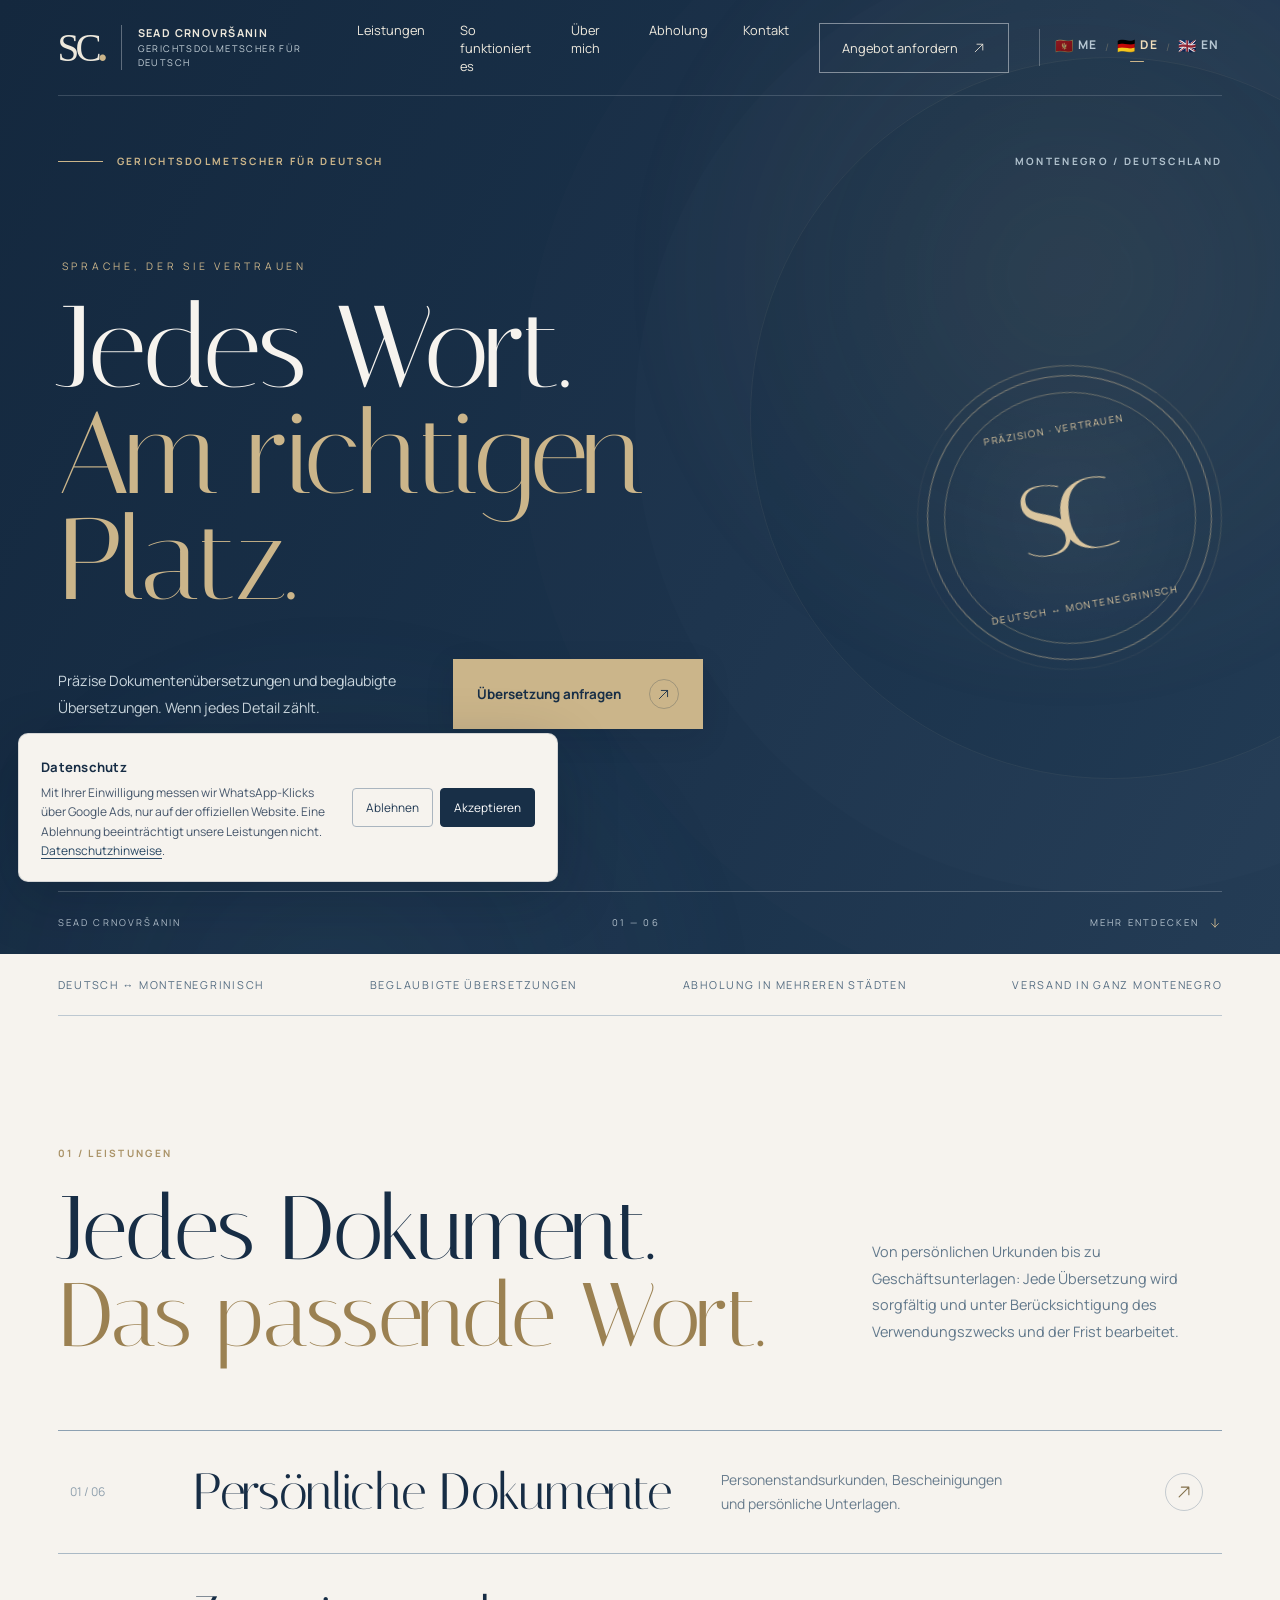
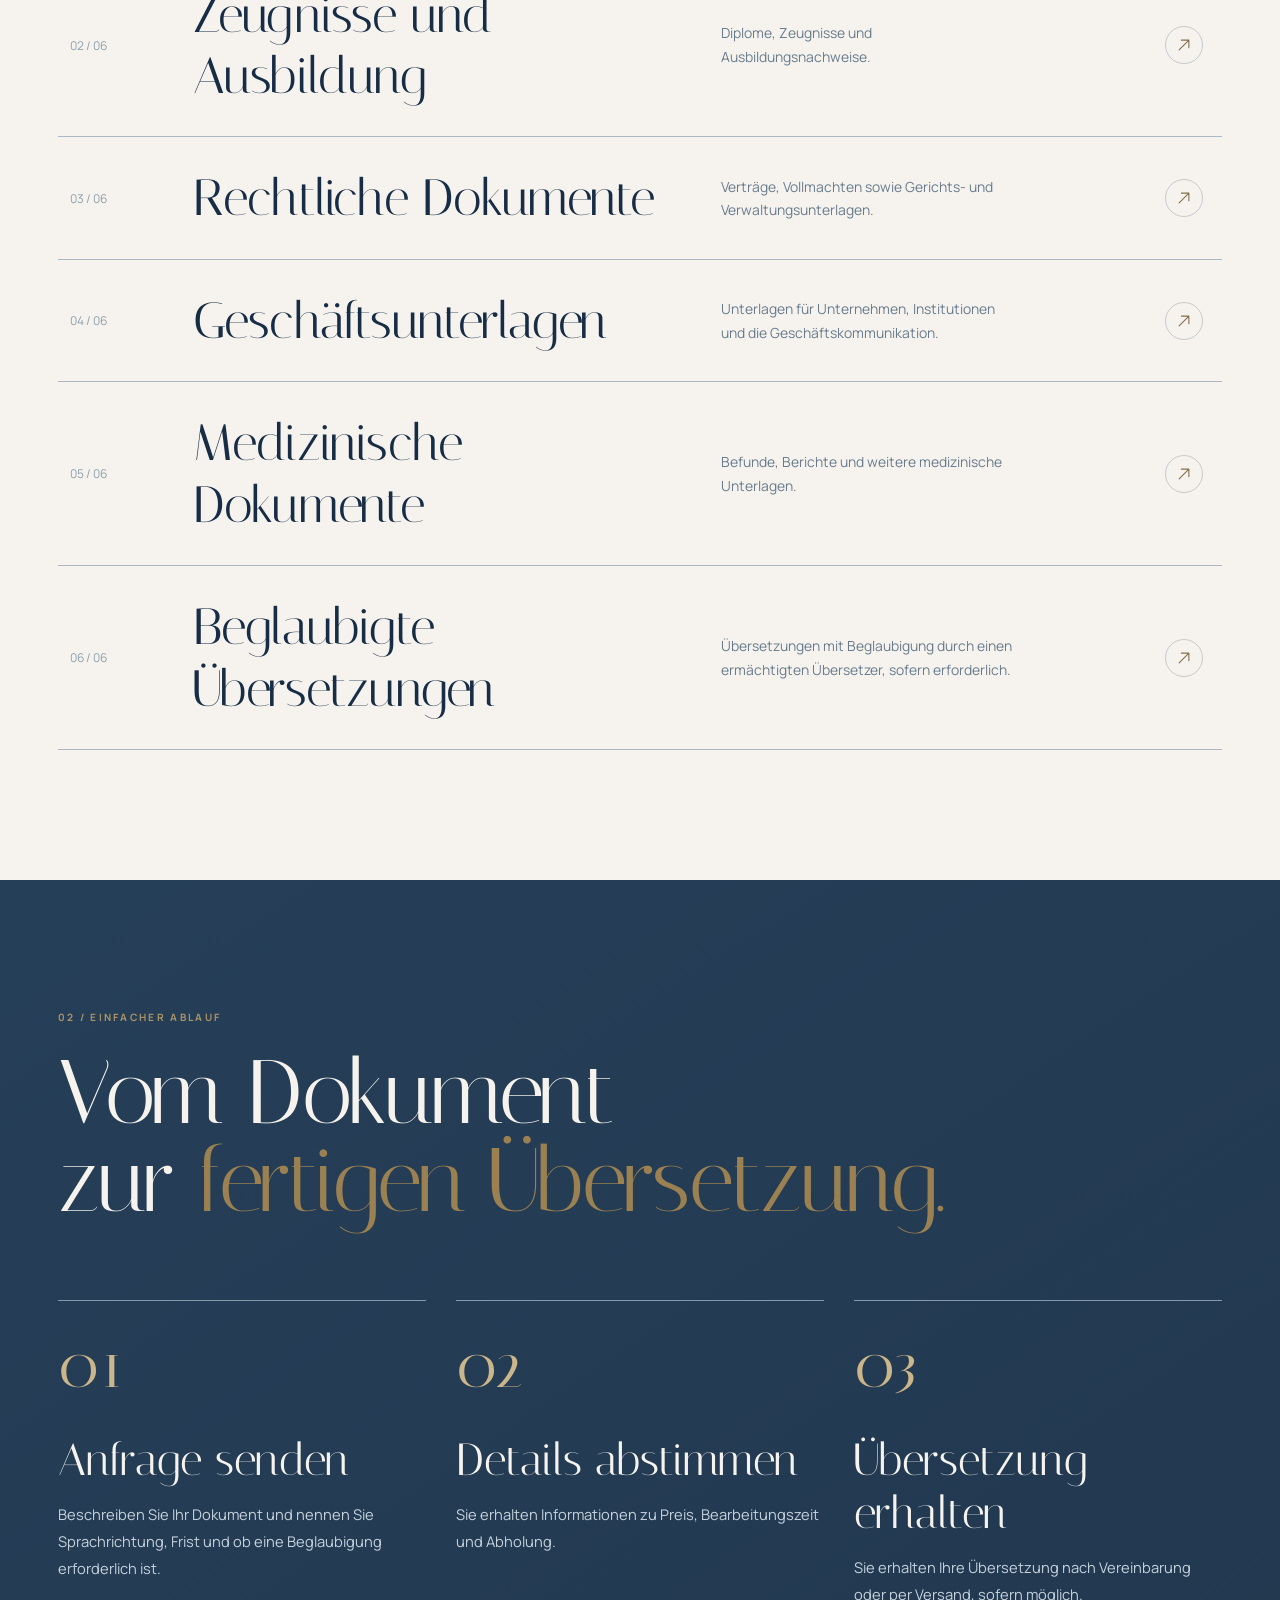
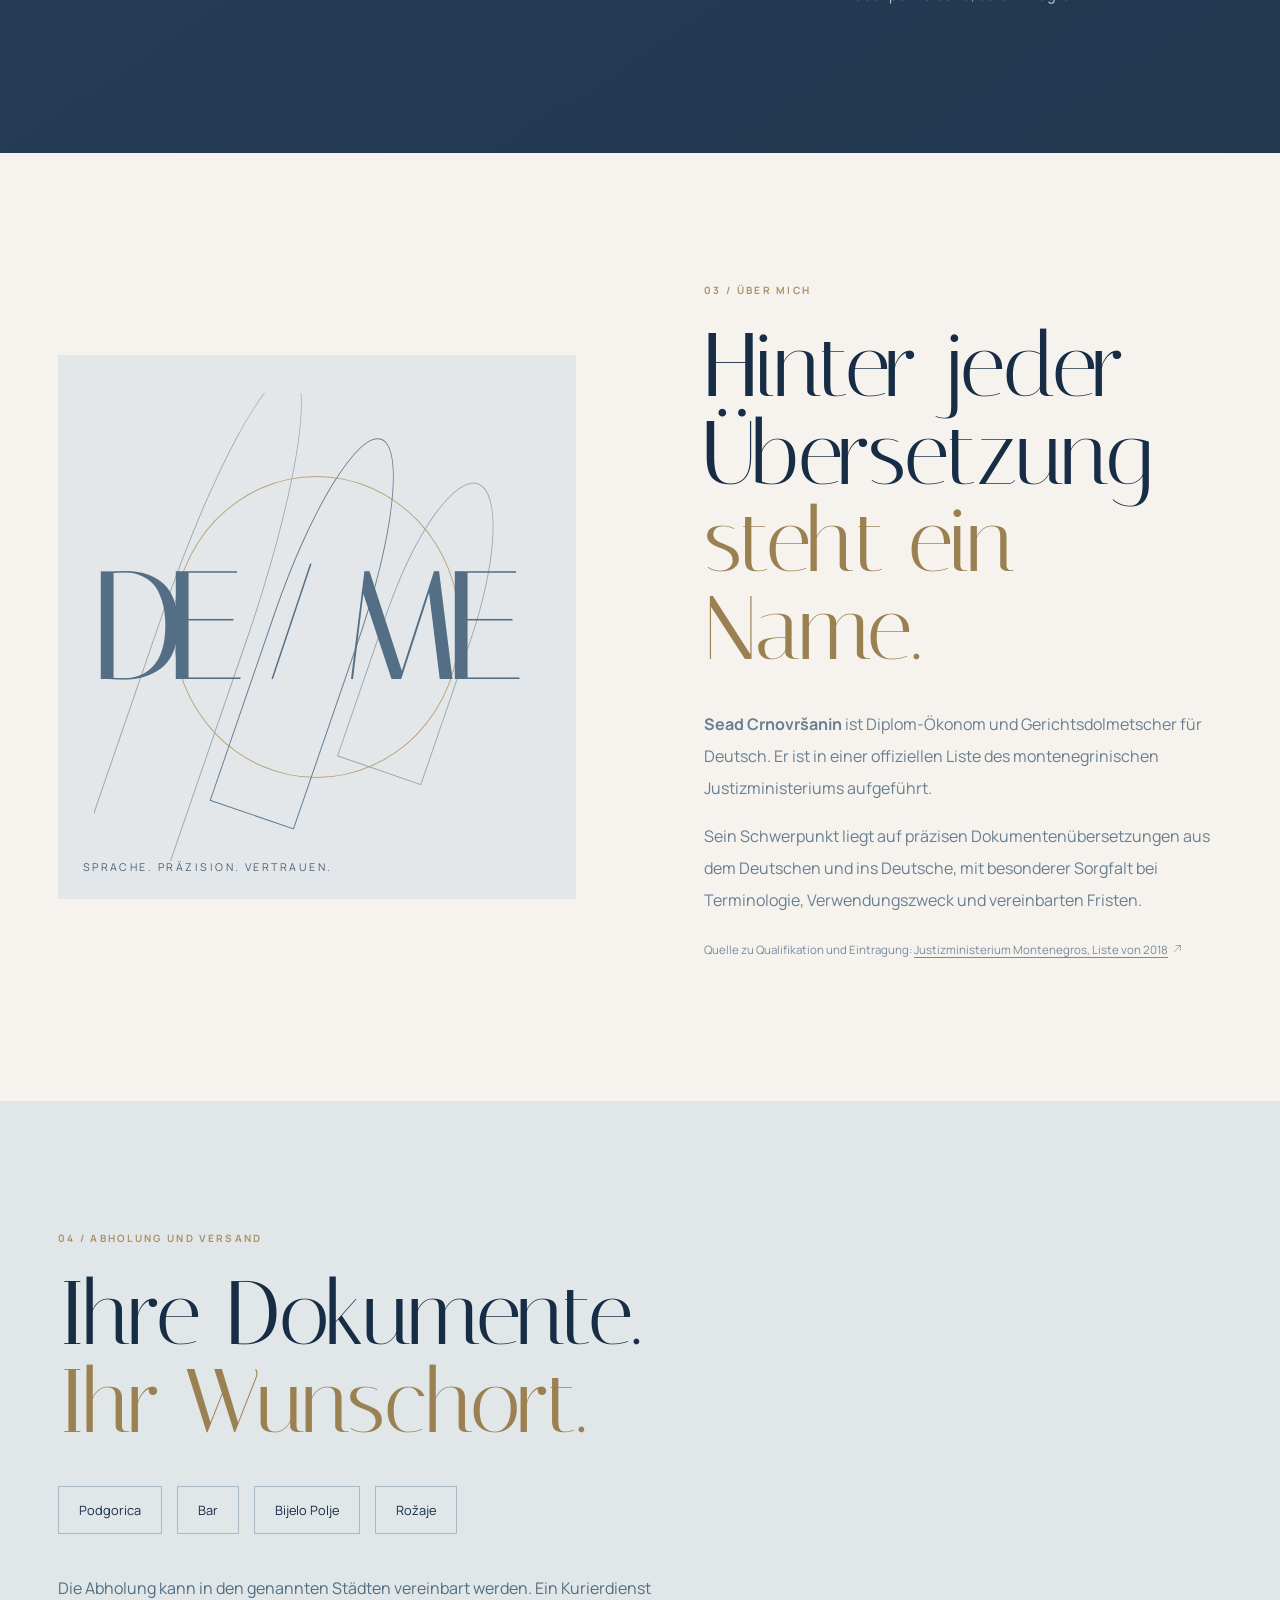
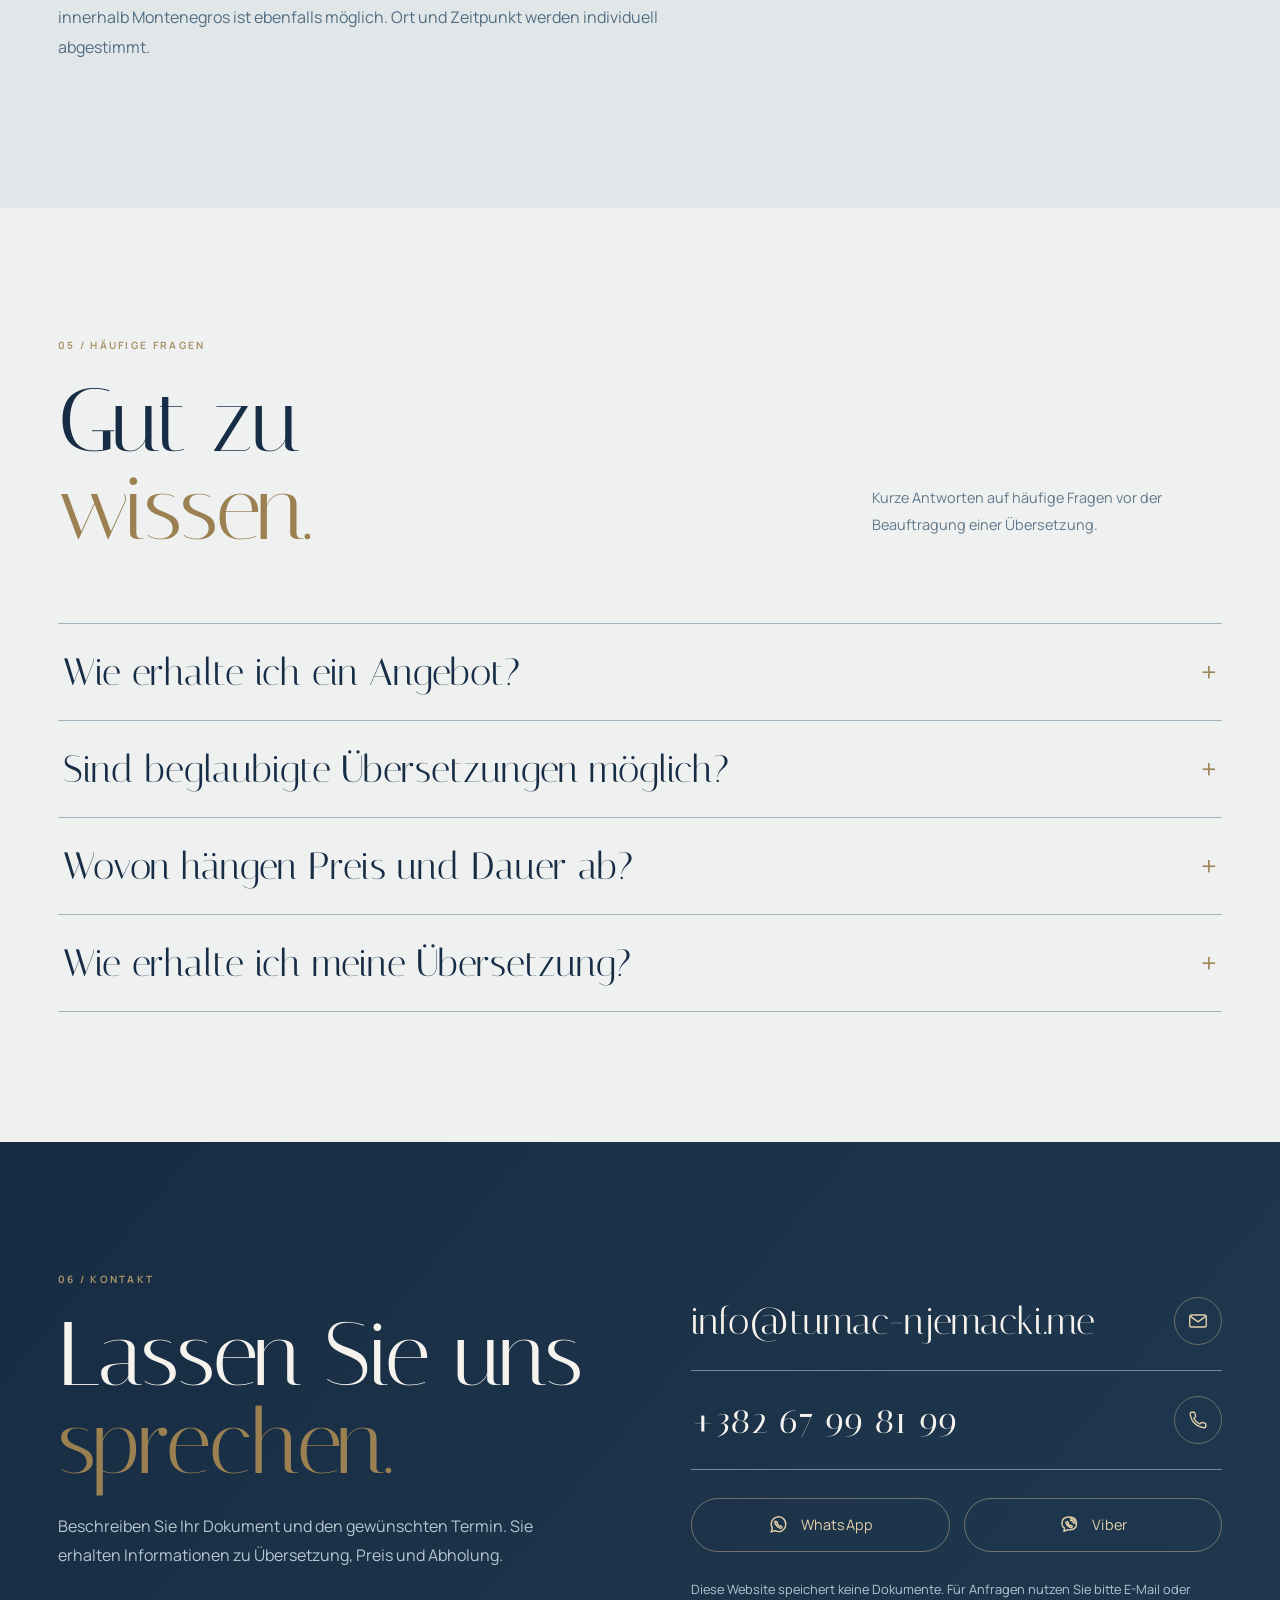
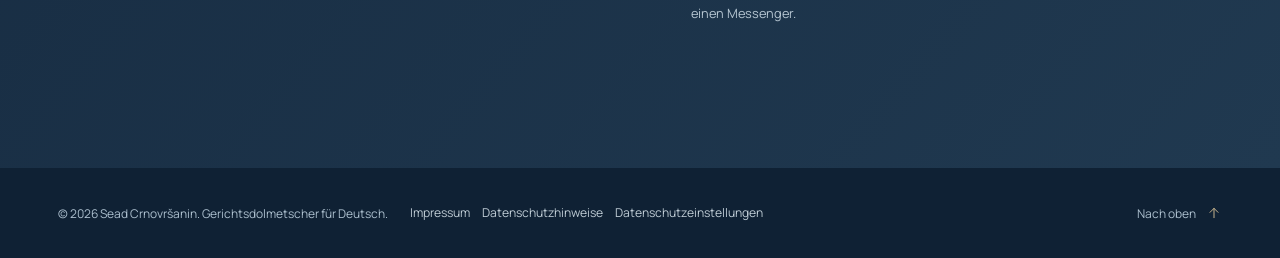
==== de/index.html @ 7a9a7f54 "V18 DE: add premium legal links and localized opt-in privacy settings" ====
<!doctype html>
<html lang="de">
<head>
<meta charset="utf-8">
<meta name="viewport" content="width=device-width,initial-scale=1">
<meta name="theme-color" content="#182f47">
<title>Beglaubigte Übersetzungen Deutsch | Sead Crnovršanin</title>
<meta name="description" content="Beglaubigte Übersetzungen Deutsch–Montenegrinisch in Montenegro. Dokumente, Urkunden und Zeugnisse. Abholung in Podgorica, Bar, Bijelo Polje und Rožaje.">
<link rel="canonical" href="https://tumac-njemacki.pages.dev/de/">
<link rel="alternate" hreflang="sr-Latn-ME" href="https://tumac-njemacki.pages.dev/me/">
<link rel="alternate" hreflang="de" href="https://tumac-njemacki.pages.dev/de/">
<link rel="alternate" hreflang="en" href="https://tumac-njemacki.pages.dev/en/">
<link rel="alternate" hreflang="x-default" href="https://tumac-njemacki.pages.dev/me/">
<meta name="robots" content="index,follow,max-image-preview:large">
<meta property="og:type" content="website">
<meta property="og:site_name" content="Sead Crnovršanin">
<meta property="og:title" content="Beglaubigte Übersetzungen Deutsch | Sead Crnovršanin">
<meta property="og:description" content="Beglaubigte Übersetzungen Deutsch–Montenegrinisch in Montenegro. Dokumente, Urkunden und Zeugnisse. Abholung in Podgorica, Bar, Bijelo Polje und Rožaje.">
<meta property="og:url" content="https://tumac-njemacki.pages.dev/de/">
<meta property="og:locale" content="de_DE">
<meta name="twitter:card" content="summary">
<link rel="icon" type="image/svg+xml" href="/favicon.svg">
<link rel="preconnect" href="https://fonts.googleapis.com">
<link rel="preconnect" href="https://fonts.gstatic.com" crossorigin>
<link href="https://fonts.googleapis.com/css2?family=DM+Sans:wght@400;500;600;700&family=Italiana&family=Manrope:wght@400;500;600;700&display=swap" rel="stylesheet">
<link rel="stylesheet" href="/assets/site.css">
<script type="application/ld+json">{"@context":"https://schema.org","@graph":[{"@type":"WebSite","@id":"https://tumac-njemacki.pages.dev/#website","url":"https://tumac-njemacki.pages.dev/","name":"Sead Crnovršanin | German Translations","inLanguage":["sr-Latn-ME","de","en"]},{"@type":"Person","@id":"https://tumac-njemacki.pages.dev/#translator","name":"Sead Crnovršanin","jobTitle":"Gerichtsdolmetscher für Deutsch","telephone":"+38267998199","email":"info@tumac-njemacki.me","url":"https://tumac-njemacki.pages.dev/de/"},{"@type":"Service","@id":"https://tumac-njemacki.pages.dev/de/#service","name":"Beglaubigte Übersetzungen Deutsch","description":"Beglaubigte Dokumentenübersetzungen aus dem Deutschen und ins Deutsche in Montenegro.","provider":{"@id":"https://tumac-njemacki.pages.dev/#translator"},"areaServed":{"@type":"Country","name":"Montenegro"},"availableLanguage":["German","Montenegrin"]},{"@type":"WebPage","@id":"https://tumac-njemacki.pages.dev/de/#webpage","url":"https://tumac-njemacki.pages.dev/de/","name":"Beglaubigte Übersetzungen Deutsch | Sead Crnovršanin","description":"Beglaubigte Übersetzungen Deutsch–Montenegrinisch in Montenegro. Dokumente, Urkunden und Zeugnisse. Abholung in Podgorica, Bar, Bijelo Polje und Rožaje.","inLanguage":"de","isPartOf":{"@id":"https://tumac-njemacki.pages.dev/#website"},"about":{"@id":"https://tumac-njemacki.pages.dev/de/#service"}}]}</script>
</head>
<body>
<a class="skip-link" href="#main">Preskoči na sadržaj</a>
<header><a class="identity" href="#top"><span class="monogram">SC<b>.</b></span><span class="identity-txt">SEAD CRNOVRŠANIN<small>GERICHTSDOLMETSCHER FÜR DEUTSCH</small></span></a><button class="mobile-toggle" type="button" aria-label="Menü öffnen" aria-controls="nav" aria-expanded="false"><span class="menu-lines" aria-hidden="true"><i></i><i></i></span></button><nav id="nav" class="site-nav"><a href="#usluge">Leistungen</a><a href="#proces">So funktioniert es</a><a href="#standard">Über mich</a><a href="#dostava">Abholung</a><a href="#kontakt">Kontakt</a></nav><a class="nav-cta" href="#kontakt"><span>Angebot anfordern</span><svg class="ui-arrow nav-cta-icon" viewBox="0 0 24 24" fill="none" stroke="currentColor" stroke-width="1.45" stroke-linecap="round" stroke-linejoin="round" aria-hidden="true" focusable="false"><path d="M5.5 18.5 18.5 5.5M8.5 5.5h10v10"/></svg></a><nav class="lang-switch" aria-label="Sprache wählen"><a href="/me/" hreflang="sr-Latn-ME" lang="sr-Latn-ME" ><span class="lang-flag" aria-hidden="true">🇲🇪</span> ME</a><span aria-hidden="true">/</span><a href="/de/" hreflang="de" lang="de" aria-current="page"><span class="lang-flag" aria-hidden="true">🇩🇪</span> DE</a><span aria-hidden="true">/</span><a href="/en/" hreflang="en" lang="en" ><span class="lang-flag" aria-hidden="true">🇬🇧</span> EN</a></nav></header>
<main id="main"><span id="top"></span>
<section class="hero"><div class="wrap hero-content"><div class="hero-meta"><span class="eyebrow hero-label">GERICHTSDOLMETSCHER FÜR DEUTSCH</span><span class="eyebrow meta-location">MONTENEGRO / DEUTSCHLAND</span></div><div class="hero-stage"><div class="hero-main"><div class="hero-kicker">SPRACHE, DER SIE VERTRAUEN</div><h1 class="hero-display"><span class="hero-title-line">Jedes Wort.</span><span class="hero-title-line hero-title-accent"><em>Am richtigen Platz.</em></span></h1><div class="hero-bottom"><p>Präzise Dokumentenübersetzungen und beglaubigte Übersetzungen. Wenn jedes Detail zählt.</p><a class="button" href="#kontakt"><span>Übersetzung anfragen</span><span class="button-icon"><svg class="ui-arrow " viewBox="0 0 24 24" fill="none" stroke="currentColor" stroke-width="1.45" stroke-linecap="round" stroke-linejoin="round" aria-hidden="true" focusable="false"><path d="M5.5 18.5 18.5 5.5M8.5 5.5h10v10"/></svg></span></a></div></div><div class="hero-seal" aria-hidden="true"><div class="seal-inner"><span class="seal-top">PRÄZISION · VERTRAUEN</span><strong>SC</strong><span class="seal-bottom">DEUTSCH ↔ MONTENEGRINISCH</span></div></div></div><div class="hero-foot"><span>SEAD CRNOVRŠANIN</span><span>01 — 06</span><span class="scroll-cue"><span>MEHR ENTDECKEN</span><svg class="ui-arrow scroll-icon" viewBox="0 0 24 24" fill="none" stroke="currentColor" stroke-width="1.45" stroke-linecap="round" stroke-linejoin="round" aria-hidden="true" focusable="false"><path d="M12 5v14m-6-6 6 6 6-6"/></svg></span></div></div></section>
<div class="wrap microstrip"><span>Deutsch ↔ Montenegrinisch</span><span>Beglaubigte Übersetzungen</span><span>Abholung in mehreren Städten</span><span>Versand in ganz Montenegro</span></div>
<section class="section" id="usluge"><div class="wrap"><div class="section-heading reveal"><div><div class="eyebrow gold">01 / Leistungen</div><h2 class="section-title">Jedes Dokument.<br><em>Das passende Wort.</em></h2></div><p class="section-intro">Von persönlichen Urkunden bis zu Geschäftsunterlagen: Jede Übersetzung wird sorgfältig und unter Berücksichtigung des Verwendungszwecks und der Frist bearbeitet.</p></div><div class="services editorial-services"><a class="service service-row reveal" href="#kontakt"><span class="service-num">01 / 06</span><h3>Persönliche Dokumente</h3><p>Personenstandsurkunden, Bescheinigungen und persönliche Unterlagen.</p><span class="service-end" aria-hidden="true"><svg class="ui-arrow service-arrow" viewBox="0 0 24 24" fill="none" stroke="currentColor" stroke-width="1.45" stroke-linecap="round" stroke-linejoin="round" aria-hidden="true" focusable="false"><path d="M5.5 18.5 18.5 5.5M8.5 5.5h10v10"/></svg></span></a><a class="service service-row reveal" href="#kontakt"><span class="service-num">02 / 06</span><h3>Zeugnisse und Ausbildung</h3><p>Diplome, Zeugnisse und Ausbildungsnachweise.</p><span class="service-end" aria-hidden="true"><svg class="ui-arrow service-arrow" viewBox="0 0 24 24" fill="none" stroke="currentColor" stroke-width="1.45" stroke-linecap="round" stroke-linejoin="round" aria-hidden="true" focusable="false"><path d="M5.5 18.5 18.5 5.5M8.5 5.5h10v10"/></svg></span></a><a class="service service-row reveal" href="#kontakt"><span class="service-num">03 / 06</span><h3>Rechtliche Dokumente</h3><p>Verträge, Vollmachten sowie Gerichts- und Verwaltungsunterlagen.</p><span class="service-end" aria-hidden="true"><svg class="ui-arrow service-arrow" viewBox="0 0 24 24" fill="none" stroke="currentColor" stroke-width="1.45" stroke-linecap="round" stroke-linejoin="round" aria-hidden="true" focusable="false"><path d="M5.5 18.5 18.5 5.5M8.5 5.5h10v10"/></svg></span></a><a class="service service-row reveal" href="#kontakt"><span class="service-num">04 / 06</span><h3>Geschäftsunterlagen</h3><p>Unterlagen für Unternehmen, Institutionen und die Geschäftskommunikation.</p><span class="service-end" aria-hidden="true"><svg class="ui-arrow service-arrow" viewBox="0 0 24 24" fill="none" stroke="currentColor" stroke-width="1.45" stroke-linecap="round" stroke-linejoin="round" aria-hidden="true" focusable="false"><path d="M5.5 18.5 18.5 5.5M8.5 5.5h10v10"/></svg></span></a><a class="service service-row reveal" href="#kontakt"><span class="service-num">05 / 06</span><h3>Medizinische Dokumente</h3><p>Befunde, Berichte und weitere medizinische Unterlagen.</p><span class="service-end" aria-hidden="true"><svg class="ui-arrow service-arrow" viewBox="0 0 24 24" fill="none" stroke="currentColor" stroke-width="1.45" stroke-linecap="round" stroke-linejoin="round" aria-hidden="true" focusable="false"><path d="M5.5 18.5 18.5 5.5M8.5 5.5h10v10"/></svg></span></a><a class="service service-row reveal" href="#kontakt"><span class="service-num">06 / 06</span><h3>Beglaubigte Übersetzungen</h3><p>Übersetzungen mit Beglaubigung durch einen ermächtigten Übersetzer, sofern erforderlich.</p><span class="service-end" aria-hidden="true"><svg class="ui-arrow service-arrow" viewBox="0 0 24 24" fill="none" stroke="currentColor" stroke-width="1.45" stroke-linecap="round" stroke-linejoin="round" aria-hidden="true" focusable="false"><path d="M5.5 18.5 18.5 5.5M8.5 5.5h10v10"/></svg></span></a></div></div></section>
<section class="section dark-section" id="proces"><div class="wrap"><div class="eyebrow gold">02 / Einfacher Ablauf</div><h2 class="section-title reveal">Vom Dokument<br>zur <em>fertigen Übersetzung.</em></h2><div class="steps"><div class="step reveal"><b>01</b><h3>Anfrage senden</h3><p>Beschreiben Sie Ihr Dokument und nennen Sie Sprachrichtung, Frist und ob eine Beglaubigung erforderlich ist.</p></div><div class="step reveal"><b>02</b><h3>Details abstimmen</h3><p>Sie erhalten Informationen zu Preis, Bearbeitungszeit und Abholung.</p></div><div class="step reveal"><b>03</b><h3>Übersetzung erhalten</h3><p>Sie erhalten Ihre Übersetzung nach Vereinbarung oder per Versand, sofern möglich.</p></div></div></div></section>
<section class="section" id="standard"><div class="wrap bio-grid"><div class="bio-art reveal"><div class="bio-architecture" aria-hidden="true"><i></i><i></i><i></i></div><div class="bio-inscription">DE / ME</div><span>SPRACHE. PRÄZISION. VERTRAUEN.</span></div><div class="bio-copy reveal"><div class="eyebrow gold">03 / Über mich</div><h2 class="section-title">Hinter jeder Übersetzung<br><em>steht ein Name.</em></h2><p><strong>Sead Crnovršanin</strong> ist Diplom-Ökonom und Gerichtsdolmetscher für Deutsch. Er ist in einer offiziellen Liste des montenegrinischen Justizministeriums aufgeführt.</p><p>Sein Schwerpunkt liegt auf präzisen Dokumentenübersetzungen aus dem Deutschen und ins Deutsche, mit besonderer Sorgfalt bei Terminologie, Verwendungszweck und vereinbarten Fristen.</p><p class="source-note">Quelle zu Qualifikation und Eintragung: <a href="https://www.gov.me/en/article/190720--spisak-sudskih-tumaca-azuriran-19-9-2018" target="_blank" rel="noopener noreferrer">Justizministerium Montenegros, Liste von 2018</a><svg class="ui-arrow source-icon" viewBox="0 0 24 24" fill="none" stroke="currentColor" stroke-width="1.45" stroke-linecap="round" stroke-linejoin="round" aria-hidden="true" focusable="false"><path d="M5.5 18.5 18.5 5.5M8.5 5.5h10v10"/></svg></p></div></div></section>
<section class="section delivery" id="dostava"><div class="wrap"><div class="eyebrow gold">04 / Abholung und Versand</div><h2 class="section-title reveal">Ihre Dokumente.<br><em>Ihr Wunschort.</em></h2><div class="cities reveal"><span>Podgorica</span><span>Bar</span><span>Bijelo Polje</span><span>Rožaje</span></div><p class="reveal">Die Abholung kann in den genannten Städten vereinbart werden. Ein Kurierdienst innerhalb Montenegros ist ebenfalls möglich. Ort und Zeitpunkt werden individuell abgestimmt.</p></div></section>
<section class="section faq-section" id="pitanja"><div class="wrap"><div class="section-heading reveal"><div><div class="eyebrow gold">05 / Häufige Fragen</div><h2 class="section-title">Gut zu<br><em>wissen.</em></h2></div><p class="section-intro">Kurze Antworten auf häufige Fragen vor der Beauftragung einer Übersetzung.</p></div><div class="faq-list"><details class="faq-item reveal"><summary>Wie erhalte ich ein Angebot? <span aria-hidden="true">+</span></summary><p>Kontaktieren Sie uns per E-Mail oder Telefon und teilen Sie uns Dokumentenart, Sprachrichtung und gewünschte Frist mit. Senden Sie sensible Unterlagen nur, wenn dies erforderlich ist.</p></details><details class="faq-item reveal"><summary>Sind beglaubigte Übersetzungen möglich? <span aria-hidden="true">+</span></summary><p>Wenn Sie eine beglaubigte Übersetzung benötigen, geben Sie dies bei Ihrer Anfrage an, damit die Anforderungen geklärt werden können.</p></details><details class="faq-item reveal"><summary>Wovon hängen Preis und Dauer ab? <span aria-hidden="true">+</span></summary><p>Von Art, Umfang und Schwierigkeit des Dokuments sowie Beglaubigung und gewünschter Frist. Konkrete Konditionen erhalten Sie auf Anfrage.</p></details><details class="faq-item reveal"><summary>Wie erhalte ich meine Übersetzung? <span aria-hidden="true">+</span></summary><p>Abholort oder Kurierzustellung werden vor der Bearbeitung individuell vereinbart.</p></details></div></div></section>
<section class="section contact" id="kontakt"><div class="wrap contact-grid"><div class="reveal"><div class="eyebrow gold">06 / Kontakt</div><h2 class="section-title">Lassen Sie uns<br><em>sprechen.</em></h2><p>Beschreiben Sie Ihr Dokument und den gewünschten Termin. Sie erhalten Informationen zu Übersetzung, Preis und Abholung.</p></div><div class="contact-links reveal">
<a class="contact-link email-link" data-contact="email" aria-label="E-Mail an info@tumac-njemacki.me senden" href="mailto:info@tumac-njemacki.me?subject=Anfrage%20zur%20%C3%9Cbersetzung">
  <span class="contact-main">info@tumac-njemacki.me</span>
  <span class="contact-action-icon" aria-hidden="true">
    <svg viewBox="0 0 24 24" fill="none" stroke="currentColor" stroke-width="1.5" stroke-linecap="round" stroke-linejoin="round">
      <rect x="3" y="5.5" width="18" height="13" rx="2"/><path d="m3.8 7 8.2 6 8.2-6"/>
    </svg>
  </span>
</a>
<a class="contact-link phone-link" data-contact="phone" aria-label="+382 67 99 81 99 anrufen" href="tel:+38267998199">
  <span class="contact-main">+382 67 99 81 99</span>
  <span class="contact-action-icon" aria-hidden="true">
    <svg viewBox="0 0 24 24" fill="none" stroke="currentColor" stroke-width="1.5" stroke-linecap="round" stroke-linejoin="round">
      <path d="M7.3 3.5H4.9c-.8 0-1.4.6-1.4 1.4A16.6 16.6 0 0 0 19.1 20.5c.8 0 1.4-.6 1.4-1.4v-2.4c0-.6-.4-1.2-1-1.3l-3.1-.7c-.5-.1-1 .1-1.3.5l-1.1 1.3a13 13 0 0 1-6.5-6.5l1.3-1.1c.4-.3.6-.8.5-1.3l-.7-3.1c-.1-.6-.7-1-1.3-1z"/>
    </svg>
  </span>
</a>
<div class="message-links">
  <a class="messenger whatsapp" data-contact="whatsapp" aria-label="Nachricht über WhatsApp senden" href="https://wa.me/38267998199?text=Guten%20Tag%2C%20ich%20m%C3%B6chte%20eine%20%C3%9Cbersetzung%20anfragen." target="_blank" rel="noopener noreferrer">
    <span class="messenger-icon" aria-hidden="true">
      <svg viewBox="0 0 24 24" fill="none" stroke="currentColor" stroke-width="1.6" stroke-linecap="round" stroke-linejoin="round">
        <path d="M20.3 11.8a8.3 8.3 0 0 1-12.2 7.3L3.6 20.5l1.5-4.4a8.3 8.3 0 1 1 15.2-4.3z"/>
        <path d="M8.5 8.7c.2-.3.5-.4.8-.2l1.2.7c.3.2.4.5.3.8l-.4 1c.7 1.3 1.7 2.3 3 3l1-.4c.3-.1.6 0 .8.3l.7 1.2c.2.3.1.6-.2.8-.6.4-1.3.5-2.1.2-2.5-.9-4.8-3.2-5.7-5.7-.3-.8-.2-1.5.2-2.1z"/>
      </svg>
    </span>
    <span>WhatsApp</span>
  </a>
  <a class="messenger viber" data-contact="viber" aria-label="Nachricht über Viber senden" href="viber://chat?number=%2B38267998199">
    <span class="messenger-icon" aria-hidden="true">
      <svg viewBox="0 0 24 24" fill="none" stroke="currentColor" stroke-width="1.6" stroke-linecap="round" stroke-linejoin="round">
        <path d="M11.6 3.4c-5.1 0-8.3 2.7-8.3 7.4 0 2.4 1.1 4.2 3 5.4l-.7 3.6 4.1-1.8c.6.1 1.2.1 1.9.1 5.1 0 8.4-2.6 8.4-7.3 0-4.7-3.3-7.4-8.4-7.4z"/>
        <path d="m8.7 9 .9-.5 1.3 1.8-.6.8c.5 1 1.3 1.8 2.3 2.3l.8-.6 1.8 1.3-.5.9c-.2.5-.8.7-1.4.5-2.4-.8-4.6-3-5.4-5.4-.2-.6.1-1.2.8-1.1z"/>
        <path d="M13.2 7.1a3.6 3.6 0 0 1 3.5 3.5M13.3 5.2a5.4 5.4 0 0 1 5.3 5.3"/>
      </svg>
    </span>
    <span>Viber</span>
  </a>
</div>
<div class="viber-help"><span class="viber-help-label">Viber öffnet den Kontakt nicht?</span> <button type="button" class="viber-copy-button" data-copied="Nummer kopiert" data-manual="Nummer kopieren und den Kontakt in Viber suchen.">Nummer kopieren</button><span class="viber-copy-feedback" role="status" aria-live="polite"></span></div>
<p class="contact-privacy">Diese Website speichert keine Dokumente. Für Anfragen nutzen Sie bitte E-Mail oder einen Messenger.</p>
</div></div></section>
</main>
<footer><div class="wrap"><div class="site-footer-meta"><span>© <span id="year">2026</span> Sead Crnovršanin. Gerichtsdolmetscher für Deutsch.</span><span class="footer-legal"><a href="/de/impressum.html">Impressum</a><a href="/de/datenschutz.html">Datenschutzhinweise</a><a href="#" data-privacy-settings>Datenschutzeinstellungen</a></span></div><a class="back-to-top" href="#top"><span>Nach oben</span><svg class="ui-arrow footer-arrow" viewBox="0 0 24 24" fill="none" stroke="currentColor" stroke-width="1.45" stroke-linecap="round" stroke-linejoin="round" aria-hidden="true" focusable="false"><path d="M12 19V5m-6 6 6-6 6 6"/></svg></a></div></footer>
<div class="privacy-consent" data-privacy-consent lang="de" hidden role="region" aria-label="Datenschutz"><div class="privacy-copy"><strong>Datenschutz</strong><p>Mit Ihrer Einwilligung messen wir WhatsApp-Klicks über Google Ads, nur auf der offiziellen Website. Eine Ablehnung beeinträchtigt unsere Leistungen nicht. <a href="/de/datenschutz.html">Datenschutzhinweise</a>.</p></div><div class="privacy-actions"><button type="button" data-consent-reject>Ablehnen</button><button type="button" data-consent-accept>Akzeptieren</button></div></div>
<script defer src="/assets/site.js"></script>
</body></html>
---- assets/site.css ----
:root{--dark:#172d45;--cream:#f5f2ec;--gold:#c7ad7a;--muted:#b3c1cb}*{box-sizing:border-box}html{scroll-behavior:smooth}body{margin:0;background:var(--cream);color:#172d45;font-family:'DM Sans',sans-serif}a{color:inherit;text-decoration:none}button{font:inherit}::selection{background:#c7ad7a;color:#172d45}.wrap{width:min(1260px,calc(100% - 9vw));margin:auto}.serif{font-family:'Playfair Display',Georgia,serif}.eyebrow{font-size:.69rem;letter-spacing:.24em;text-transform:uppercase;font-weight:700}.line{border-top:1px solid rgba(23,45,69,.2)}header{height:96px;display:flex;align-items:center;justify-content:space-between;gap:30px;border-bottom:1px solid #ffffff36;position:absolute;z-index:5;left:4.5vw;right:4.5vw;color:#eee9dd}.identity{display:flex;align-items:center;gap:17px}.monogram{font-family:Georgia,serif;font-size:2.45rem;letter-spacing:-.1em}.monogram b{color:var(--gold)}.identity-txt{border-left:1px solid #ffffff50;padding-left:16px;line-height:1.5;font-size:.68rem;letter-spacing:.13em;font-weight:700}.identity-txt small{display:block;font-size:.58rem;font-weight:400;letter-spacing:.15em;color:#c8d4db}nav{display:flex;gap:35px;font-size:.8rem}nav a:hover{color:var(--gold)}.nav-cta{font-size:.8rem;border:1px solid #ffffff70;padding:15px 22px;transition:.3s}.nav-cta:hover{background:var(--gold);border-color:var(--gold);color:var(--dark)}.mobile-toggle{display:none;background:none;border:0;color:white;font-size:1.8rem}.hero{background:var(--dark);color:var(--cream);min-height:760px;position:relative;overflow:hidden}.hero::before{content:"";position:absolute;top:15%;right:-13%;width:53vw;height:53vw;border:1px solid #ffffff11;border-radius:50%;box-shadow:0 0 0 9vw #ffffff04,0 0 0 18vw #ffffff03;pointer-events:none}.hero-content{padding:215px 0 110px;position:relative;z-index:1}.hero-label{color:var(--gold);display:flex;gap:14px;align-items:center}.hero-label:before{content:"";width:45px;border-top:1px solid var(--gold)}h1{font:400 clamp(4rem,8.1vw,9rem)/1.04 'Playfair Display',Georgia,serif;letter-spacing:-.05em;max-width:1100px;margin:52px 0 40px}h1 em{color:var(--gold);font-weight:400}.hero-bottom{display:flex;justify-content:space-between;align-items:end;gap:35px}.hero-bottom p{max-width:395px;color:#cbd7df;line-height:1.85;font-size:1rem}.button{display:inline-flex;align-items:center;justify-content:space-between;gap:50px;background:var(--gold);color:var(--dark);padding:20px 24px;font-size:.84rem;font-weight:700;transition:transform .2s,background .2s}.button:hover{transform:translateY(-3px);background:#dfc89c}.microstrip{display:flex;gap:35px;flex-wrap:wrap;align-items:center;justify-content:space-between;padding:23px 0;border-bottom:1px solid #bdc8d1;color:#536b80;font-size:.68rem;text-transform:uppercase;letter-spacing:.12em}.section{padding:135px 0}.section-heading{display:flex;justify-content:space-between;gap:35px;margin-bottom:70px}.section-title{font:400 clamp(3.2rem,5.9vw,6.4rem)/1.13 'Playfair Display',Georgia,serif;letter-spacing:-.045em;margin:25px 0 0}.section-intro{max-width:350px;align-self:end;line-height:1.85;color:#61788b}.gold{color:#aa9368}.services{display:grid;grid-template-columns:repeat(3,1fr);border-top:1px solid #aab9c5;border-left:1px solid #aab9c5}.service{min-height:300px;padding:36px;display:flex;flex-direction:column;justify-content:space-between;border-right:1px solid #aab9c5;border-bottom:1px solid #aab9c5;transition:background .3s}.service:hover{background:#e9ecee}.service-num{font-size:.75rem;color:#8e9fad}.service h3{font:400 2rem 'Playfair Display',Georgia,serif;line-height:1.2;margin:15px 0}.service p{color:#687c8d;line-height:1.7;font-size:.87rem;max-width:250px}.service-end{font-size:1.3rem;color:#9b845a}.dark-section{background:#253e57;color:var(--cream);position:relative;overflow:hidden}.dark-section .section-intro{color:#becfdc}.steps{display:grid;grid-template-columns:repeat(3,1fr);gap:30px;margin-top:75px}.step{border-top:1px solid #829aab;padding-top:27px}.step b{font:400 3.2rem 'Playfair Display',Georgia,serif;color:var(--gold)}.step h3{font:400 1.8rem 'Playfair Display',Georgia,serif;margin:30px 0 15px}.step p{color:#c5d2dc;line-height:1.85;font-size:.92rem}.bio-grid{display:grid;grid-template-columns:1fr 1fr;gap:10vw;align-items:center}.bio-art{aspect-ratio:4/4.2;background:#e2e3e0;display:grid;place-items:center;position:relative;overflow:hidden}.bio-art:before{content:"";width:67%;height:67%;border:1px solid #a8a28f;transform:rotate(45deg);position:absolute}.bio-art:after{content:"SC";font:400 clamp(8rem,16vw,16rem) Georgia,serif;letter-spacing:-.15em;color:#48657e;position:absolute;left:17%}.bio-art span{position:absolute;bottom:25px;left:25px;z-index:1;font-size:.67rem;letter-spacing:.18em}.bio-copy p{line-height:2;color:#697f91}.bio-copy .section-title{margin-bottom:35px}.bio-copy .signature{display:block;margin-top:35px;font:italic 1.8rem 'Playfair Display',Georgia,serif}.delivery{background:#e1e6e9}.cities{display:flex;flex-wrap:wrap;gap:15px;margin:40px 0}.cities span{padding:14px 20px;border:1px solid #a9b9c6;font-size:.8rem}.delivery p{line-height:1.85;max-width:620px;color:#526e83}.contact{background:#172d45;color:var(--cream)}.contact .section-title{margin-bottom:25px}.contact-grid{display:grid;grid-template-columns:1fr 1fr;gap:8vw}.contact p{color:#b5c5d1;line-height:1.85}.contact-links{display:flex;flex-direction:column;gap:0;align-self:center}.contact-link{display:flex;align-items:center;justify-content:space-between;gap:12px;padding:25px 0;border-bottom:1px solid #75899c;font-size:clamp(1rem,2.3vw,1.65rem);overflow-wrap:anywhere}.contact-link:hover{color:var(--gold)}.message-links{display:flex;gap:25px;margin-top:30px;color:var(--gold);font-size:.9rem}footer{background:#0c1f32;color:#acbfce;padding:36px 0;font-size:.75rem}footer .wrap{display:flex;justify-content:space-between;gap:25px;flex-wrap:wrap}.reveal{opacity:0;transform:translateY(18px);transition:opacity .7s,transform .7s}.reveal.visible{opacity:1;transform:translateY(0)}@media(max-width:950px){nav{gap:17px}.nav-cta{display:none}.services{grid-template-columns:repeat(2,1fr)}.hero{min-height:670px}.hero-content{padding-top:180px}.section{padding:90px 0}.bio-grid{gap:5vw}}@media(max-width:680px){header{height:77px}.identity-txt{font-size:.57rem}.identity-txt small{font-size:.48rem}.monogram{font-size:2rem}.mobile-toggle{display:block}.site-nav{display:none;position:absolute;top:77px;left:-4.5vw;right:-4.5vw;background:#253e57;padding:25px 6vw 32px;flex-direction:column;gap:25px}.site-nav.open{display:flex}.wrap{width:calc(100% - 42px)}h1{font-size:clamp(3.4rem,13vw,5.6rem);margin:45px 0 35px}.hero{min-height:720px}.hero-content{padding:165px 0 70px}.hero-bottom{align-items:start;flex-direction:column;gap:20px}.section{padding:75px 0}.section-heading{flex-direction:column;gap:0;margin-bottom:40px}.section-title{font-size:3.3rem}.services,.steps,.bio-grid,.contact-grid{grid-template-columns:1fr}.service{min-height:235px}.steps{gap:38px}.bio-art{aspect-ratio:5/4}.contact-grid{gap:30px}.microstrip{gap:13px;font-size:.6rem}.contact-link{font-size:1.15rem}}
@media(prefers-reduced-motion:reduce){*,*:before,*:after{scroll-behavior:auto!important;transition:none!important}.reveal{opacity:1;transform:none}}

/* V2 — editorial art direction */
:root{--dark:#172b42;--cream:#f5f2ec;--gold:#c8b081}
body{font-family:Manrope,Arial,sans-serif} .serif,h1,.section-title,.service h3,.step h3,.step b,.signature{font-family:Italiana,Georgia,serif!important;font-style:normal}
.eyebrow{font-size:.63rem;letter-spacing:.23em}.hero{min-height:800px;background:#172b42}.hero:before{width:720px;height:720px;top:6%;right:-15%;border:1px solid #e7d8b219;box-shadow:0 0 0 100px #ffffff04,0 0 0 210px #ffffff025}.hero-content{padding-top:154px;padding-bottom:0}.hero-meta,.hero-foot{display:flex;justify-content:space-between;align-items:center;gap:22px}.hero-meta{color:#bdcbd5}.meta-location{color:#b1c2ce}.hero-stage{display:grid;grid-template-columns:1fr 295px;gap:3%;align-items:center;padding:91px 0 115px}.hero-kicker{letter-spacing:.36em;font-size:.65rem;color:var(--gold);margin-left:4px}.hero h1{margin:22px 0 40px;font-weight:400;letter-spacing:-.028em;font-size:clamp(5.4rem,9.1vw,10.4rem);line-height:.91;max-width:1000px}.hero h1 em{font-style:normal;color:var(--gold)}.hero-bottom{justify-content:flex-start;align-items:center;gap:55px}.hero-bottom p{font-size:.89rem;max-width:340px;line-height:1.9}.hero-seal{height:285px;width:285px;border:1px solid #c8b08175;border-radius:50%;display:grid;place-items:center;transform:rotate(-10deg);background:radial-gradient(circle,#ffffff08,#ffffff00 65%);animation:seal-float 9s ease-in-out infinite}.seal-inner{height:252px;width:252px;border:1px solid #c8b08150;border-radius:50%;display:flex;align-items:center;flex-direction:column;justify-content:space-around;text-align:center;color:var(--gold);padding:18px 8px}.seal-inner strong{font:400 6.3rem Italiana,Georgia,serif;letter-spacing:-.15em;padding-right:.17em}.seal-inner span{font-size:.61rem;letter-spacing:.16em}.hero-foot{border-top:1px solid #ffffff36;padding:24px 0;color:#b5c3ce;font-size:.59rem;letter-spacing:.23em}.microstrip{letter-spacing:.16em}.section{padding:130px 0}.section-title{font-size:clamp(4.2rem,7vw,8.3rem);line-height:.98;letter-spacing:-.018em}.section-title em{font-style:normal;color:#9b8152}.section-intro{font-size:.9rem}.editorial-services{display:block;border:0;border-top:1px solid #8da1b2}.service-row{display:grid;grid-template-columns:95px minmax(250px,1.2fr) minmax(220px,1fr) 45px;gap:28px;min-height:auto;align-items:center;padding:30px 12px;border:0;border-bottom:1px solid #aab9c5;background:transparent}.service-row h3{font-size:clamp(2.4rem,4vw,4.8rem);margin:0;letter-spacing:-.015em}.service-row p{max-width:300px;margin:0}.service-row .service-end{font-size:2rem;text-align:right;transition:transform .3s}.service-row:hover{background:#e9edef}.service-row:hover .service-end{transform:translate(5px,-5px)}.step h3{font-size:2.8rem}.step b{font-size:4rem}.bio-art{background:#e0e2e3;isolation:isolate}.bio-art:before{width:55%;height:55%;border:1px solid #b8a57e;border-radius:50%;transform:none;z-index:-1}.bio-art:after{content:none}.bio-architecture{position:absolute;inset:7%;display:flex;align-items:center;justify-content:center;gap:23px;overflow:hidden}.bio-architecture i{height:115%;width:20%;border:1px solid #9dabb7;border-radius:50% 50% 0 0;transform:rotate(19deg)}.bio-architecture i:nth-child(2){height:85%;border-color:#657e92}.bio-architecture i:nth-child(3){height:65%}.bio-inscription{font:400 clamp(5rem,12vw,11rem) Italiana,Georgia,serif;color:#2b4964;letter-spacing:-.12em;transform:translateX(-.12em)}.bio-art span{color:#4b6175;letter-spacing:.23em}.contact-link{font-family:Italiana,Georgia,serif;font-size:clamp(1.8rem,3vw,3.3rem)}.contact-link:hover{color:#dfc998}a:focus-visible,button:focus-visible{outline:2px solid #dbba7b;outline-offset:5px}@keyframes seal-float{0%,100%{transform:rotate(-10deg) translateY(0)}50%{transform:rotate(-7deg) translateY(-12px)}}@media(max-width:1100px){.hero-stage{grid-template-columns:1fr 210px}.hero-seal{width:205px;height:205px}.seal-inner{width:185px;height:185px}.seal-inner strong{font-size:4.5rem}.seal-inner span{font-size:.45rem}.hero h1{font-size:clamp(5rem,8vw,8rem)}.service-row{grid-template-columns:65px 1fr 1fr 24px}}@media(max-width:760px){.hero{min-height:700px}.hero-content{padding-top:137px}.hero-stage{grid-template-columns:1fr;padding:70px 0 76px}.hero h1{font-size:clamp(4.1rem,12.8vw,6.5rem);margin-bottom:35px}.hero-seal{display:none}.hero-bottom{align-items:flex-start;flex-direction:column;gap:26px}.hero-foot{font-size:.47rem}.meta-location{display:none}.section{padding:83px 0}.section-title{font-size:clamp(3.9rem,10vw,6rem)}.service-row{grid-template-columns:45px 1fr 24px;gap:13px;padding:27px 6px}.service-row h3{font-size:clamp(2.2rem,7vw,3.8rem)}.service-row p{grid-column:2;grid-row:2;font-size:.79rem}.service-row .service-end{grid-column:3;grid-row:1}.bio-art{aspect-ratio:1}.contact-link{font-size:1.65rem}}@media(prefers-reduced-motion:reduce){.hero-seal{animation:none!important}}

.skip-link{position:absolute;left:12px;top:-70px;background:#fff;color:#172d45;padding:13px 18px;z-index:30;font-weight:700}.skip-link:focus{top:10px}.faq-section{background:#eff1f1}.faq-list{border-top:1px solid #a2b2c1}.faq-item{border-bottom:1px solid #a2b2c1}.faq-item summary{list-style:none;cursor:pointer;display:flex;justify-content:space-between;align-items:center;gap:20px;font:400 clamp(1.6rem,3vw,2.9rem) Italiana,Georgia,serif;padding:25px 5px}.faq-item summary::-webkit-details-marker{display:none}.faq-item summary span{font:400 1.7rem Manrope,sans-serif;color:#9e875b;transition:transform .2s}.faq-item[open] summary span{transform:rotate(45deg)}.faq-item p{max-width:760px;padding:0 45px 25px 5px;margin:0;color:#557085;line-height:1.9;font-size:.93rem}.faq-item summary:focus-visible{outline:2px solid #8e744b;outline-offset:3px}@media(max-width:680px){.faq-item summary{font-size:1.8rem}}
.lang-switch{display:flex;align-items:center;gap:7px;white-space:nowrap;border-left:1px solid #ffffff45;padding-left:16px;color:#ccb88f}.lang-switch button{background:transparent;border:0;color:#b7c7d3;cursor:pointer;padding:7px 3px;font-size:.75rem;font-weight:700;letter-spacing:.1em}.lang-switch button[aria-pressed="true"]{color:#f6e7c4;text-decoration:underline;text-underline-offset:5px}.lang-switch button:focus-visible{outline:2px solid #c8b081;outline-offset:3px}@media(max-width:850px){.lang-switch{margin-left:auto}.site-nav{font-size:.75rem}}@media(max-width:680px){.lang-switch{margin-left:auto;padding-left:10px}.mobile-toggle{order:4}.identity-txt{max-width:140px}.site-nav{z-index:6}}
.source-note{font-size:.72rem!important;line-height:1.6!important;margin-top:25px;color:#778c9b!important}.source-note a{text-decoration:underline;text-underline-offset:3px}.bio-copy strong{font-weight:700}

/* V7 — muted olive-green, editorial motion, functional mobile CTAs */
:root{--dark:#182f47;--gold:#cbb58a;--cream:#f6f3ee;--muted:#b9c6d0}
.hero{background:#182f47}.dark-section{background:#253d55}.contact{background:#182f47}footer{background:#0f2235}.bio-art{background:#e4e7e9}.bio-inscription{color:#536e85}.hero::before{opacity:.7}
.button{background:#cbb58a}.button:hover{background:#e5d3ac}.hero-seal{border-color:#d7c1987a}.seal-inner{color:#dbc69f;border-color:#d7c19860}
.lang-switch{gap:4px;padding-left:12px}.lang-switch button{display:inline-flex;gap:4px;align-items:center}.lang-flag{font-size:1rem;line-height:1;filter:saturate(.78)}.lang-switch button[aria-pressed="true"] .lang-flag{filter:none}
.service-row{transition:background-color .3s ease,padding-left .35s ease}.service-row:hover{padding-left:22px;background:#ebeff1}
.hero h1{animation:hero-rise .95s cubic-bezier(.2,.7,.2,1) both}.hero-kicker{animation:hero-rise .7s ease both}.hero-bottom{animation:hero-rise 1.1s ease .18s both}
@keyframes hero-rise{from{opacity:0;transform:translateY(21px)}to{opacity:1;transform:translateY(0)}}
.messenger{display:inline-flex;align-items:center;justify-content:center;border:1px solid #cbb58a70;border-radius:99px;padding:11px 19px;transition:background .2s,transform .2s,color .2s}.messenger:hover{background:#cbb58a;color:#1c3149;transform:translateY(-2px)}.message-links{flex-wrap:wrap;gap:12px}
.contact-link span{transition:transform .2s}.contact-link:hover span{transform:translate(4px,-4px)}
@media(max-width:1060px){.lang-switch{gap:1px}.lang-switch button{font-size:.67rem}.lang-flag{font-size:.86rem}header{gap:15px}}
@media(max-width:680px){.lang-switch{padding-left:8px;gap:0}.lang-switch button{font-size:.61rem;gap:2px;padding:7px 2px}.lang-flag{font-size:.87rem}.message-links{margin-top:22px}.messenger{min-height:44px}}
@media(prefers-reduced-motion:reduce){.hero h1,.hero-kicker,.hero-bottom{animation:none!important}.service-row,.messenger,.contact-link span{transition:none!important}}

/* V8 — refined contact iconography: consistent outline illustrations */
.contact-link{gap:16px;overflow:visible}
.contact-link .contact-main{flex:1;min-width:0;overflow-wrap:anywhere;transition:color .25s ease}
.contact-action-icon{display:grid;place-items:center;width:48px;height:48px;flex:0 0 48px;border:1px solid rgba(199,180,142,.44);border-radius:50%;color:#e2d0a9;transition:background .25s ease,border-color .25s ease,transform .25s ease}
.contact-action-icon svg{width:22px;height:22px;display:block}
.contact-link:hover .contact-action-icon{background:rgba(199,180,142,.12);border-color:#e2d0a9;transform:translateY(-2px)}
.message-links{display:grid;grid-template-columns:repeat(2,minmax(0,1fr));gap:14px;margin-top:28px}
.message-links .messenger{width:100%;min-width:0;min-height:54px;gap:12px;display:inline-flex;justify-content:center;align-items:center;padding:13px 19px;border:1px solid rgba(199,180,142,.5);border-radius:999px;color:#e2d0a9;background:transparent;font-family:Manrope,Arial,sans-serif;font-size:.9rem;letter-spacing:.01em;transition:background-color .25s ease,border-color .25s ease,color .25s ease,transform .25s ease}
.messenger-icon{display:inline-flex;align-items:center;justify-content:center;width:21px;height:21px;flex:0 0 21px}
.messenger-icon svg{width:100%;height:100%;display:block}
.message-links .messenger:hover{transform:translateY(-2px);background:rgba(199,180,142,.12);border-color:#e2d0a9;color:#f2e7d1}
.message-links .messenger:focus-visible,.contact-link:focus-visible{outline:2px solid #e2d0a9;outline-offset:4px}
.contact-privacy{margin-top:26px;color:#becbd4;font-size:.8rem!important;line-height:1.85!important}
@media(max-width:680px){
  .contact-link{font-size:clamp(1.35rem,5.1vw,2rem);gap:12px}
  .contact-action-icon{width:43px;height:43px;flex-basis:43px}
  .contact-action-icon svg{width:20px;height:20px}
  .message-links{gap:10px;margin-top:24px}
  .message-links .messenger{padding:11px 9px;gap:8px;min-height:49px;font-size:.84rem}
  .messenger-icon{width:19px;height:19px;flex-basis:19px}
}
@media(max-width:360px){.contact-link{font-size:1.24rem}.message-links .messenger{font-size:.77rem}}
@media(prefers-reduced-motion:reduce){.contact-action-icon,.contact-link .contact-main,.message-links .messenger{transition:none!important}}

/* V9 — unified bespoke directional icons and refined mobile navigation */
.ui-arrow{display:inline-block;width:20px;height:20px;flex:none;vertical-align:middle;stroke:currentColor}
.nav-cta{display:inline-flex;align-items:center;justify-content:center;gap:14px;white-space:nowrap}
.nav-cta-icon{width:14px;height:14px;transition:transform .3s ease}
.nav-cta:hover .nav-cta-icon{transform:translate(2px,-2px)}
.button{gap:28px;min-height:56px}
.button-icon{display:inline-grid;place-items:center;width:30px;height:30px;border:1px solid rgba(24,47,71,.24);border-radius:50%;transition:transform .3s ease,background-color .3s ease}
.button-icon .ui-arrow{width:15px;height:15px}
.button:hover .button-icon{transform:translate(2px,-2px);background-color:rgba(24,47,71,.08)}
.service-row .service-end{display:inline-grid;place-items:center;width:38px;height:38px;border:1px solid rgba(92,115,140,.32);border-radius:50%;color:#83714c;transition:transform .3s ease,color .3s ease,border-color .3s ease}
.service-row .service-end .ui-arrow{width:18px;height:18px}
.service-row:hover .service-end{color:#354d65;border-color:#8b7957;transform:translate(3px,-3px)}
.scroll-cue{display:inline-flex;align-items:center;gap:9px}
.scroll-icon{height:14px;width:14px;color:#d2bc93;transition:transform .3s}
.scroll-cue:hover .scroll-icon{transform:translateY(3px)}
.source-note a{display:inline;text-decoration:underline;text-underline-offset:3px}
.source-icon{width:11px;height:11px;vertical-align:baseline;margin-left:4px;color:#91805d}
.back-to-top{display:inline-flex;align-items:center;gap:10px}
.footer-arrow{height:16px;width:16px;color:#ceb991;transition:transform .3s}
.back-to-top:hover .footer-arrow{transform:translateY(-3px)}
.mobile-toggle{width:44px;height:44px;align-items:center;justify-content:center;cursor:pointer;border:1px solid rgba(207,192,157,.35);border-radius:50%;padding:0}
.menu-lines{display:block;position:relative;width:19px;height:18px}
.menu-lines i{position:absolute;left:0;width:19px;height:1.5px;background:#ebdfc9;border-radius:2px;transition:top .3s,transform .3s}
.menu-lines i:first-child{top:6px}.menu-lines i:last-child{top:12px}
.mobile-toggle.is-open .menu-lines i:first-child{top:9px;transform:rotate(45deg)}
.mobile-toggle.is-open .menu-lines i:last-child{top:9px;transform:rotate(-45deg)}
@media(max-width:680px){
  .mobile-toggle{display:inline-flex;flex:none}
  .service-row .service-end{height:34px;width:34px}
  .service-row .service-end .ui-arrow{width:15px;height:15px}
  .service-row{grid-template-columns:45px minmax(0,1fr) 34px}
  .button{gap:20px}
  .hero-foot{gap:12px}
  .hero-foot .scroll-cue{gap:5px}
}
@media(prefers-reduced-motion:reduce){.nav-cta-icon,.button-icon,.service-row .service-end,.scroll-icon,.footer-arrow,.menu-lines i{transition:none!important}}

/* V9.1 — compact mobile masthead so flags and menu never collide */
@media(max-width:680px){
  header{left:21px;right:21px;gap:8px}
  .identity{gap:9px;min-width:0}
  .identity-txt{max-width:108px;padding-left:9px;font-size:.49rem;letter-spacing:.065em}
  .identity-txt small{font-size:.42rem;letter-spacing:.055em}
  .lang-switch{padding-left:8px}
  .mobile-toggle{width:40px;height:40px}
  .site-nav{left:-21px;right:-21px;background:#182f47}
}
@media(max-width:365px){.identity-txt small{display:none}.identity-txt{max-width:88px}}

/* V10 — Viber deep-link compatibility and unobtrusive fallback */
.viber-help{display:none;align-items:center;gap:7px;flex-wrap:wrap;margin-top:15px;color:#c0cbd3;font-size:.74rem}
.viber-copy-button{border:0;border-bottom:1px solid #cbb58a85;border-radius:0;background:transparent;color:#e0ceaa;font:inherit;cursor:pointer;padding:2px 0}
.viber-copy-button:hover{color:#fff3dc;border-bottom-color:#e0ceaa}
.viber-copy-button:focus-visible{outline:2px solid #e2d0a9;outline-offset:4px}
.viber-copy-feedback{color:#e0ceaa}
@media(max-width:850px){.viber-help{display:flex}}

/* V11: truly crawlable localized pages; no reliance on JS for visible content */
.reveal{opacity:1!important;transform:none!important}
.lang-switch a{background:transparent;border:0;color:#b7c7d3;cursor:pointer;padding:7px 3px;font-size:.75rem;font-weight:700;letter-spacing:.1em;display:inline-flex;gap:4px;align-items:center;text-decoration:none}
.lang-switch a[aria-current="page"]{color:#f6e7c4;text-decoration:underline;text-underline-offset:5px}
.lang-switch a:focus-visible{outline:2px solid #c8b081;outline-offset:3px}
@media(max-width:1060px){.lang-switch a{font-size:.67rem}}
@media(max-width:680px){.lang-switch a{font-size:.61rem;padding:7px 2px;gap:2px}}


/* V12 — premium hero motion: composed, restrained and accessible.
   All decorative effects are CSS-only; no added images, fonts or JavaScript. */
.hero{isolation:isolate}
.hero::before{
  z-index:0;
  animation:hero-rings-breathe 24s ease-in-out infinite;
}
.hero::after{
  content:"";
  position:absolute;
  z-index:0;
  inset:-20% -10%;
  pointer-events:none;
  background:
    radial-gradient(ellipse 38% 43% at 78% 35%,rgba(210,187,138,.13),transparent 78%),
    radial-gradient(ellipse 38% 40% at 30% 89%,rgba(112,144,173,.065),transparent 75%);
  filter:blur(28px);
  opacity:.75;
  transform:translate3d(0,0,0);
  animation:hero-ambient-drift 23s ease-in-out infinite alternate;
}
.hero-content{z-index:1}
.hero .hero-display{animation:none!important}
.hero-display .hero-title-line{
  display:block;
  opacity:1;
  transform:translate3d(0,0,0);
  animation:hero-text-unveil 1.05s cubic-bezier(.2,.72,.2,1) both;
}
.hero-display .hero-title-line:first-child{animation-delay:.14s}
.hero-display .hero-title-line:nth-child(2){animation-delay:.32s}
.hero-display .hero-title-accent em{font-style:normal}
.hero .hero-kicker{animation:hero-minimal-in .75s cubic-bezier(.2,.7,.2,1) both}
.hero .hero-meta{animation:hero-minimal-in .85s cubic-bezier(.2,.7,.2,1) both}
.hero .hero-bottom{animation:hero-minimal-in 1.05s cubic-bezier(.2,.72,.2,1) .54s both}
.hero .hero-foot{animation:hero-minimal-in .9s cubic-bezier(.2,.7,.2,1) .8s both}
.hero .hero-seal{
  position:relative;
  isolation:isolate;
  animation:hero-seal-hover 18s ease-in-out infinite;
}
.hero .hero-seal::before{
  content:"";
  position:absolute;
  inset:-11px;
  border-radius:50%;
  border:1px solid rgba(199,180,142,.07);
  border-top-color:rgba(199,180,142,.36);
  border-right-color:rgba(199,180,142,.18);
  pointer-events:none;
  animation:hero-seal-orbit 38s linear infinite;
}
.hero .button{
  position:relative;
  overflow:hidden;
  isolation:isolate;
  box-shadow:0 8px 30px rgba(7,20,34,.11);
  transition:transform .3s cubic-bezier(.2,.75,.2,1),box-shadow .3s ease,background-color .3s ease;
}
.hero .button > span{position:relative;z-index:1}
.hero .button::after{
  content:"";
  position:absolute;
  z-index:0;
  top:-20%;
  bottom:-20%;
  left:-90%;
  width:55%;
  pointer-events:none;
  background:linear-gradient(105deg,transparent,rgba(255,255,255,.25),transparent);
  transform:skewX(-22deg);
  transition:left .72s cubic-bezier(.2,.65,.2,1);
}
@media(hover:hover) and (pointer:fine){
  .hero .button:hover{transform:translateY(-2px);box-shadow:0 13px 35px rgba(7,20,34,.18)}
  .hero .button:hover::after{left:155%}
}
@keyframes hero-text-unveil{
  from{opacity:0;transform:translate3d(0,16px,0);filter:blur(3px)}
  to{opacity:1;transform:translate3d(0,0,0);filter:blur(0)}
}
@keyframes hero-minimal-in{
  from{opacity:0;transform:translate3d(0,9px,0)}
  to{opacity:1;transform:translate3d(0,0,0)}
}
@keyframes hero-ambient-drift{
  from{transform:translate3d(-1.5%,0,0) scale(1)}
  to{transform:translate3d(2%,1.5%,0) scale(1.07)}
}
@keyframes hero-rings-breathe{
  0%,100%{opacity:.50}
  50%{opacity:.8}
}
@keyframes hero-seal-hover{
  0%,100%{transform:rotate(-9deg) translateY(0)}
  50%{transform:rotate(-7deg) translateY(-7px)}
}
@keyframes hero-seal-orbit{to{transform:rotate(360deg)}}
@media(max-width:760px){
  .hero::after{inset:-12% -30%;filter:blur(25px);opacity:.6}
  .hero-display .hero-title-line{animation-duration:.84s}
  .hero .button{box-shadow:0 5px 22px rgba(7,20,34,.10)}
}
@media(prefers-reduced-motion:reduce){
  .hero::before,.hero::after,.hero .hero-meta,.hero .hero-kicker,
  .hero .hero-bottom,.hero .hero-foot,.hero .hero-seal,
  .hero .hero-seal::before,.hero-display .hero-title-line{
    animation:none!important;
    transform:none!important;
    opacity:1!important;
    filter:none!important;
  }
  .hero .hero-seal{transform:rotate(-9deg)!important}
  .hero .button::after{display:none}
  .hero .button{transition:none!important}
}

/* V14 — restrained editorial accent. No literal pen illustration or looping handwriting. */
.hero-main::after{
  content:"";
  display:block;
  width:clamp(112px,14vw,178px);
  height:1px;
  margin-top:39px;
  background:linear-gradient(90deg,rgba(204,183,137,.72),rgba(204,183,137,.24) 70%,transparent);
  pointer-events:none;
}
@media(max-width:760px){.hero-main::after{margin-top:28px;width:125px}}


/* V15 — language-switch refinement: quiet flags and a separate active marker */
header .lang-switch{gap:5px;align-items:center;white-space:nowrap}
header .lang-switch > span[aria-hidden]{font-size:.65rem;opacity:.34;line-height:1;user-select:none}
header .lang-switch a{
  position:relative;
  display:inline-flex;
  align-items:center;
  justify-content:center;
  gap:4px;
  padding:9px 3px 14px;
  line-height:1.2;
  text-decoration:none;
  transition:color .2s ease;
}
header .lang-switch a[aria-current="page"]{text-decoration:none;color:#f0debb}
header .lang-switch a[aria-current="page"]::after{
  content:"";
  position:absolute;
  bottom:4px;
  left:50%;
  width:14px;
  height:1px;
  transform:translateX(-50%);
  border-radius:1px;
  background:#cbb58a;
  pointer-events:none;
}
header .lang-switch .lang-flag{font-size:.92rem;line-height:1;filter:saturate(.65);opacity:.9}
header .lang-switch a[aria-current="page"] .lang-flag{filter:saturate(.85);opacity:1}
@media(max-width:680px){
  header .lang-switch{gap:3px}
  header .lang-switch a{gap:2px;padding:8px 2px 12px}
  header .lang-switch a[aria-current="page"]::after{bottom:3px;width:12px}
  header .lang-switch .lang-flag{font-size:.83rem}
}

/* V16 — interactive SC ring: subtle movement only on desktop hover.
   The existing SC emblem and responsive layout remain unchanged. */
@media (hover:hover) and (pointer:fine) and (prefers-reduced-motion:no-preference){
  .hero .hero-seal{
    transition:filter .55s ease;
  }
  .hero .hero-seal::before{
    animation-duration:26s;
    animation-play-state:paused;
    transition:border-color .55s ease,filter .55s ease;
  }
  .hero:hover .hero-seal{
    filter:drop-shadow(0 0 12px rgba(199,180,142,.11));
  }
  .hero:hover .hero-seal::before{
    animation-play-state:running;
    border-top-color:rgba(218,195,151,.68);
    border-right-color:rgba(199,180,142,.30);
    filter:drop-shadow(0 0 6px rgba(199,180,142,.16));
  }
}
@media (prefers-reduced-motion:reduce){
  .hero .hero-seal,.hero .hero-seal::before{transition:none!important}
}

/* V17 — Office Blue / champagne gold. Cohesive ink-blue palette. */
:root{--dark:#182f47;--cream:#f6f3ee;--gold:#cbb58a;--muted:#b7c7d3;--office-blue:#182f47;--slate-blue:#253d55;--paper:#f6f3ee}
body{background:var(--paper);color:#172d45}
.hero{background:linear-gradient(117deg,#14283e 0%,#1a324b 58%,#223b54 100%)}
.dark-section{background:linear-gradient(146deg,#263f58,#21384f)}
.contact{background:linear-gradient(130deg,#172c42,#203950)}
footer{background:#0f2134}
.hero::after{background:radial-gradient(ellipse 38% 43% at 78% 35%,rgba(218,188,130,.12),transparent 78%),radial-gradient(ellipse 38% 40% at 30% 89%,rgba(109,140,170,.10),transparent 75%)}
.hero-main::after{background:linear-gradient(90deg,rgba(203,181,138,.78),rgba(203,181,138,.24) 70%,transparent)}
.bio-art{background:#e4e7e9}
header{border-bottom-color:rgba(235,240,246,.17)}
@media(max-width:680px){.site-nav,.site-nav.open{background:#182f47}}


/* V18 — restrained legal pages, privacy controls and footer utility links */
.site-footer-meta{display:flex;align-items:center;flex-wrap:wrap;gap:12px 22px}
.site-footer-meta .footer-legal{display:inline-flex;align-items:center;flex-wrap:wrap;gap:12px;font-size:.76rem;color:#c5cfda}
.site-footer-meta .footer-legal a{color:#becbd4;border-bottom:1px solid transparent;transition:color .2s,border-color .2s}
.site-footer-meta .footer-legal a:hover{color:#e2d0a9;border-bottom-color:#e2d0a9}
.site-footer-meta .footer-legal a:focus-visible{outline:2px solid #cbb58a;outline-offset:3px}
.privacy-consent[hidden]{display:none!important}
.privacy-consent{
  position:fixed;z-index:1000;bottom:18px;left:18px;
  width:min(540px,calc(100vw - 36px));
  display:flex;align-items:center;gap:20px;
  background:#f6f3ee;color:#172d45;padding:21px 22px;
  border:1px solid rgba(23,45,69,.15);border-radius:10px;
  box-shadow:0 15px 60px rgba(7,20,34,.21);
}
.privacy-copy{flex:1;min-width:0}
.privacy-copy strong{font-size:.82rem;letter-spacing:.02em}
.privacy-copy p{font-size:.75rem;line-height:1.6;color:#45566b;margin:6px 0 0}
.privacy-copy a{color:#284763;text-decoration:underline;text-underline-offset:3px}
.privacy-actions{display:flex;gap:7px;flex:0 0 auto}
.privacy-actions button{padding:10px 13px;font-size:.74rem;border-radius:4px;cursor:pointer;transition:background .2s,color .2s}
.privacy-actions [data-consent-reject]{background:transparent;border:1px solid #aab5bf;color:#213953}
.privacy-actions [data-consent-accept]{background:#182f47;border:1px solid #182f47;color:#fff}
.privacy-actions [data-consent-reject]:hover{background:#e8eced}
.privacy-actions [data-consent-accept]:hover{background:#2b4964}
.privacy-actions button:focus-visible,.legal-page a:focus-visible{outline:2px solid #a88f5d;outline-offset:4px}
.legal-page{background:#f6f3ee;color:#182f47;font-family:'DM Sans',Arial,sans-serif}
.legal-masthead{height:104px;padding:0 max(4.5vw,22px);background:#182f47;display:flex;align-items:center;justify-content:space-between;gap:18px}
.legal-brand{display:inline-flex;align-items:center;gap:18px;color:#f5f2ec}
.legal-monogram{font:400 2.7rem/1 Georgia,serif;letter-spacing:-.13em}
.legal-monogram span{color:#cbb58a}
.legal-brandtext{display:flex;flex-direction:column;gap:6px;border-left:1px solid rgba(255,255,255,.27);padding-left:17px}
.legal-brandtext b{font-size:.67rem;letter-spacing:.17em}
.legal-brandtext small{font-size:.55rem;letter-spacing:.15em;color:#b7c7d3}
.legal-back{font-size:.79rem;color:#dbcaab;border-bottom:1px solid rgba(203,181,138,.34);padding-bottom:5px}
.legal-main{max-width:900px;padding:90px 28px 108px;margin:0 auto}
.legal-eyebrow{font-size:.69rem;letter-spacing:.23em;text-transform:uppercase;color:#8b7957;font-weight:700}
.legal-main h1{max-width:none;color:#172d45;font:400 clamp(2.8rem,5.8vw,5.5rem)/1.12 'Italiana',Georgia,serif;letter-spacing:-.035em;margin:22px 0 28px}
.legal-draft{border-left:2px solid #cbb58a;background:rgba(203,181,138,.09);padding:16px 21px;margin:0 0 40px;font-size:.84rem;line-height:1.65}
.legal-draft strong{display:block;margin-bottom:5px}
.legal-draft span{color:#516174}
.legal-provider{font-size:1.03rem;line-height:1.9;margin:0 0 44px}
.legal-provider span,.legal-provider strong{display:block}
.legal-section{padding:29px 0;border-top:1px solid rgba(23,45,69,.16)}
.legal-section h2{font:400 clamp(1.45rem,2.6vw,1.9rem)/1.25 'Italiana',Georgia,serif;margin:0 0 12px}
.legal-section p,.legal-intro{font-size:.95rem;line-height:1.85;color:#43546a;margin:0 0 13px}
.legal-section a{color:#254665;text-decoration:underline;text-underline-offset:4px}
.legal-separator{display:inline-block;margin:0 12px;color:#b59d74}
.legal-footer{background:#0f2134;color:#bac9d5}
.legal-footer-links{display:flex;flex-wrap:wrap;gap:13px 22px}
.legal-footer-links a{font-size:.75rem;color:#d7c5a2}
.legal-footer-links a:hover{color:#fff1cf}
@media(max-width:680px){
  .site-footer-meta{gap:13px}
  .privacy-consent{bottom:10px;left:10px;width:calc(100vw - 20px);padding:15px;display:block}
  .privacy-actions{margin-top:12px;justify-content:flex-end}
  .privacy-actions button{min-height:40px}
  .legal-masthead{height:92px}
  .legal-brand{gap:10px}
  .legal-brandtext{padding-left:10px}
  .legal-brandtext small{max-width:130px;line-height:1.45}
  .legal-back{font-size:.71rem;max-width:115px;text-align:right;line-height:1.45}
  .legal-main{padding:56px 23px 75px}
  .legal-main h1{margin-bottom:22px}
  .legal-footer-links{gap:10px 16px}
}
@media(prefers-reduced-motion:reduce){.privacy-actions button,.site-footer-meta a{transition:none}}
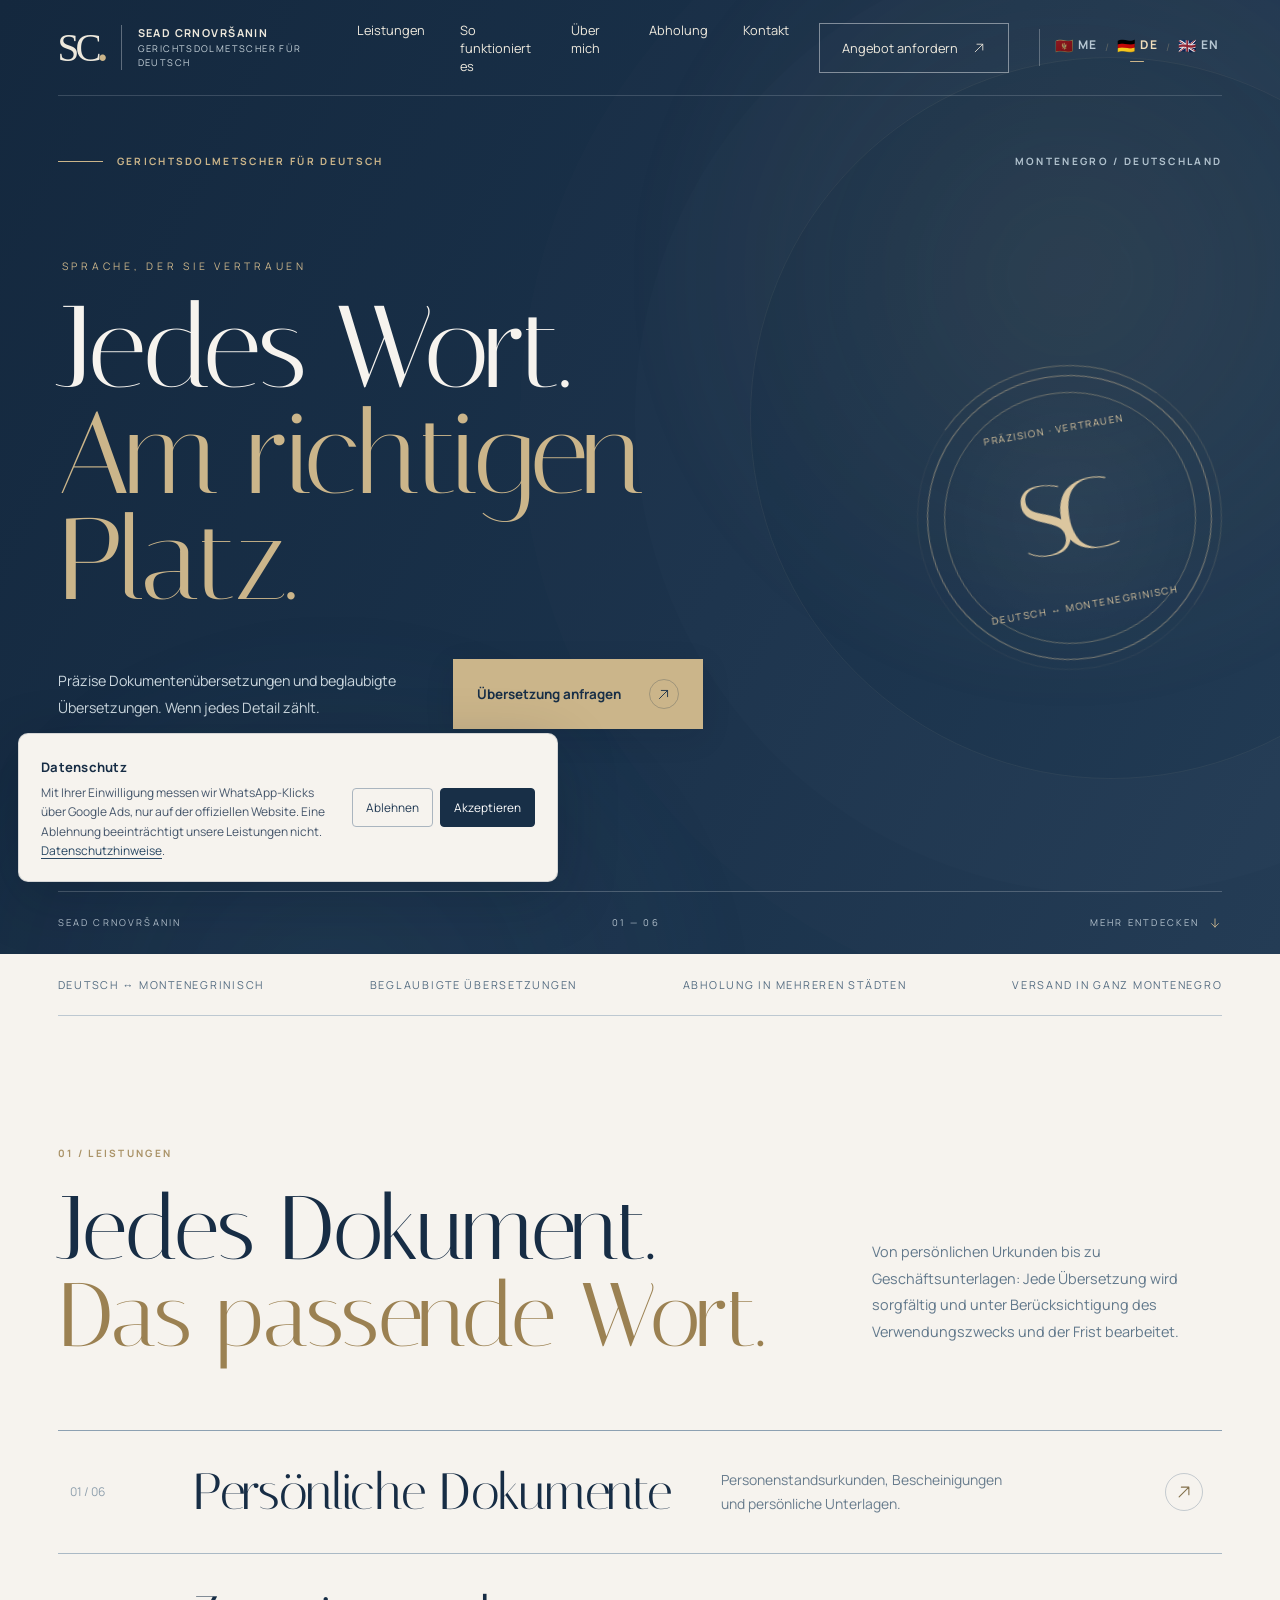
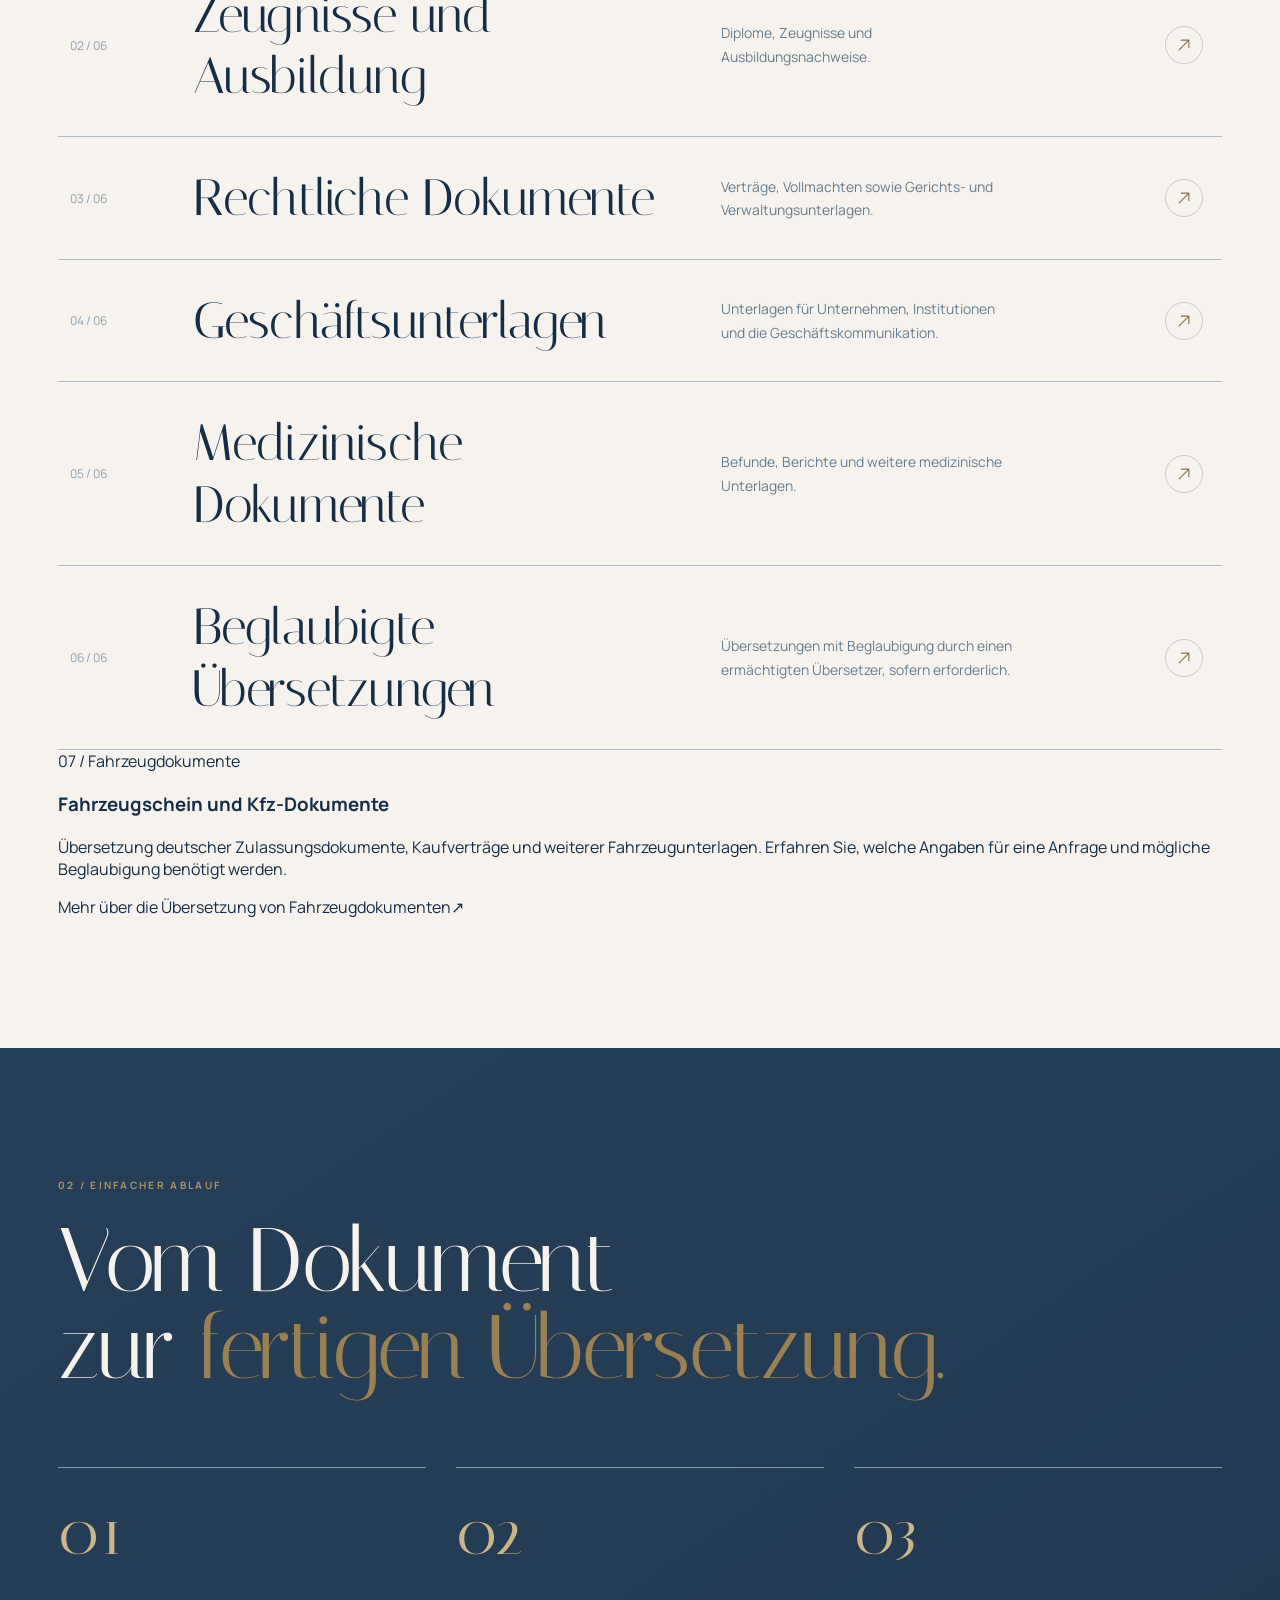
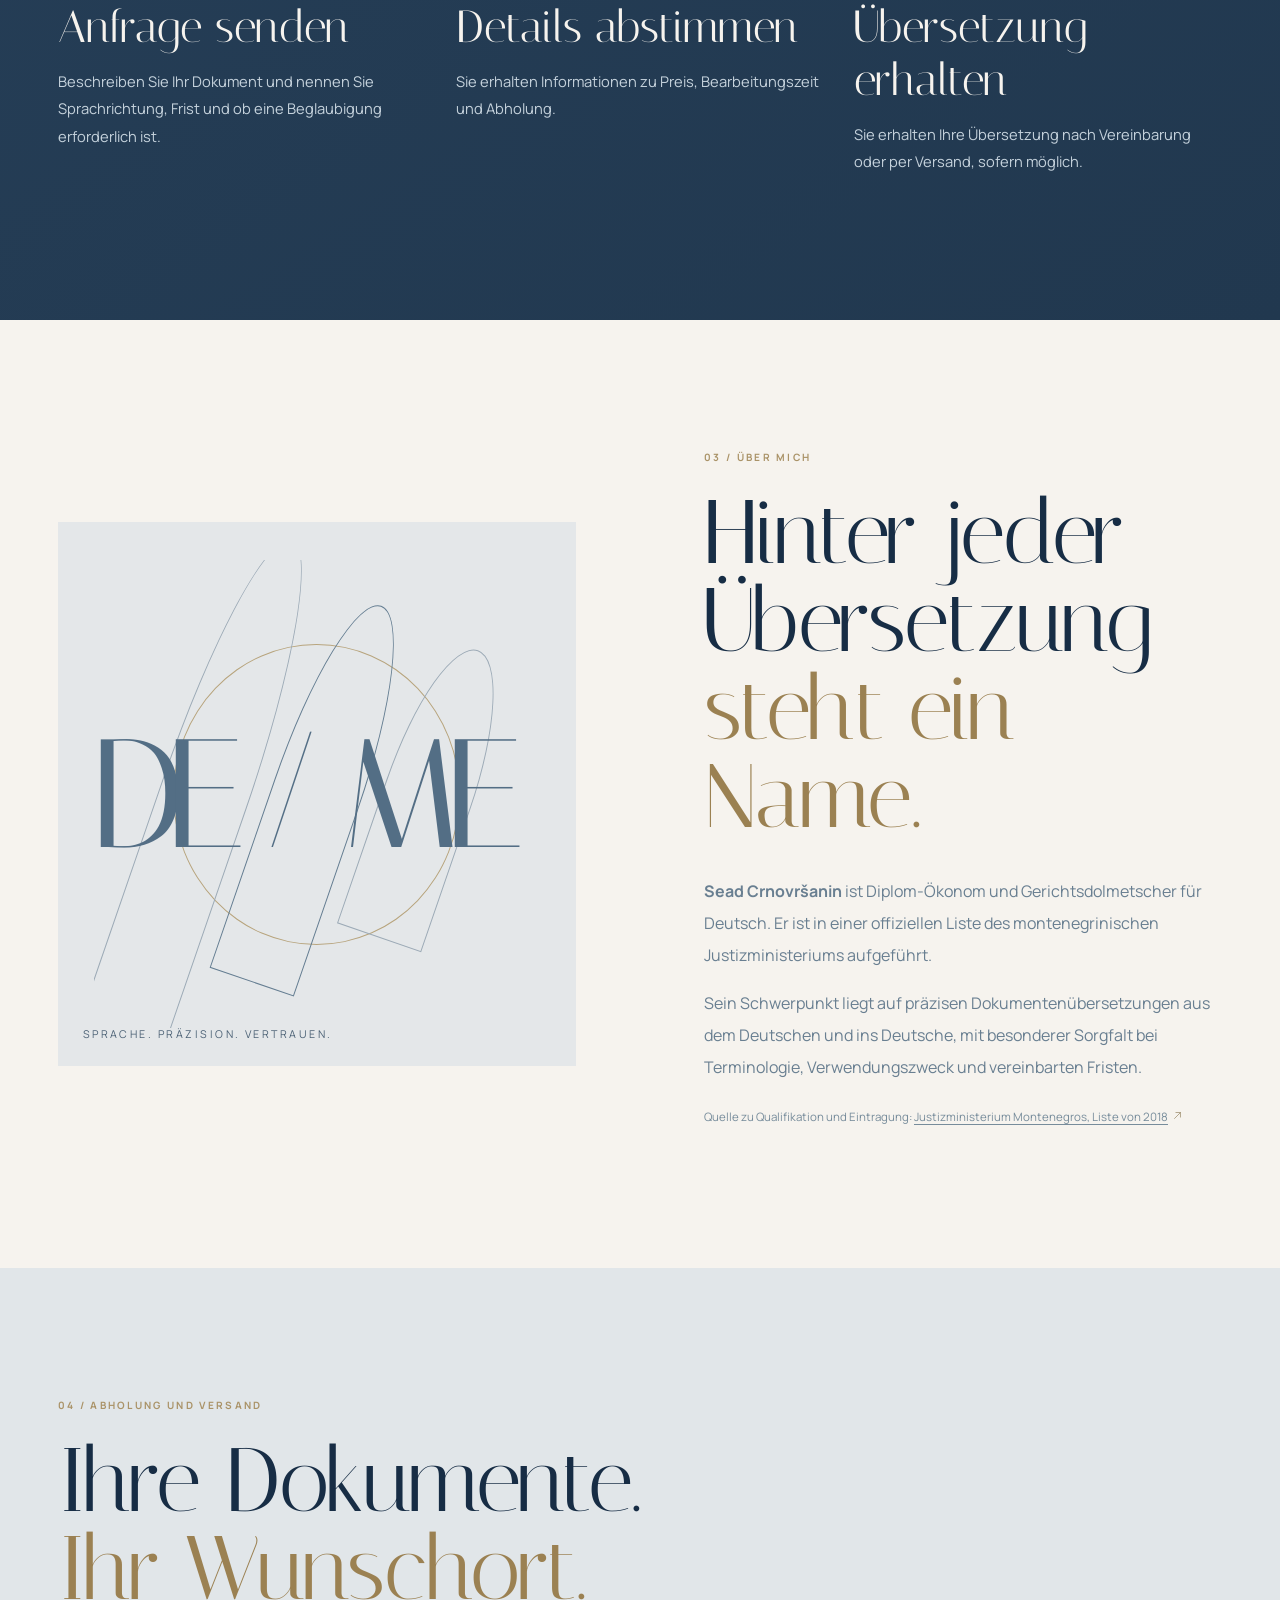
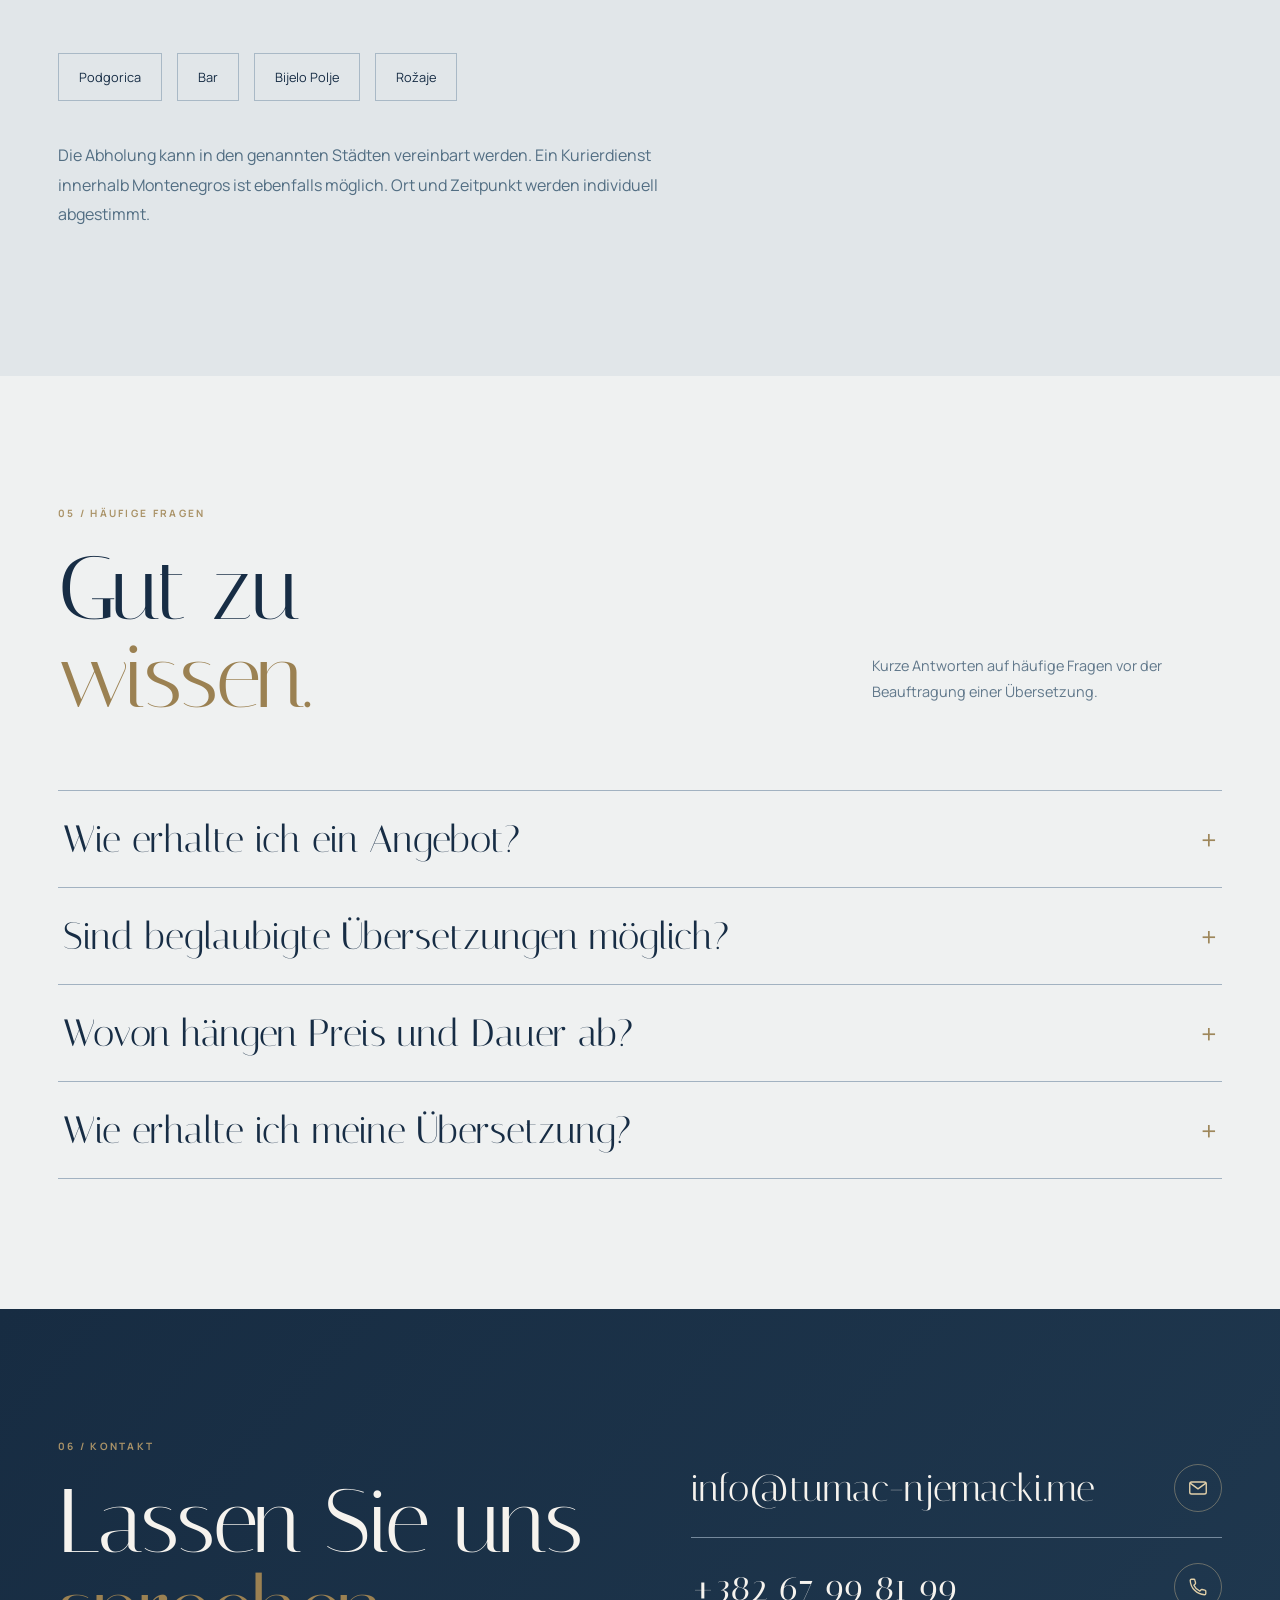
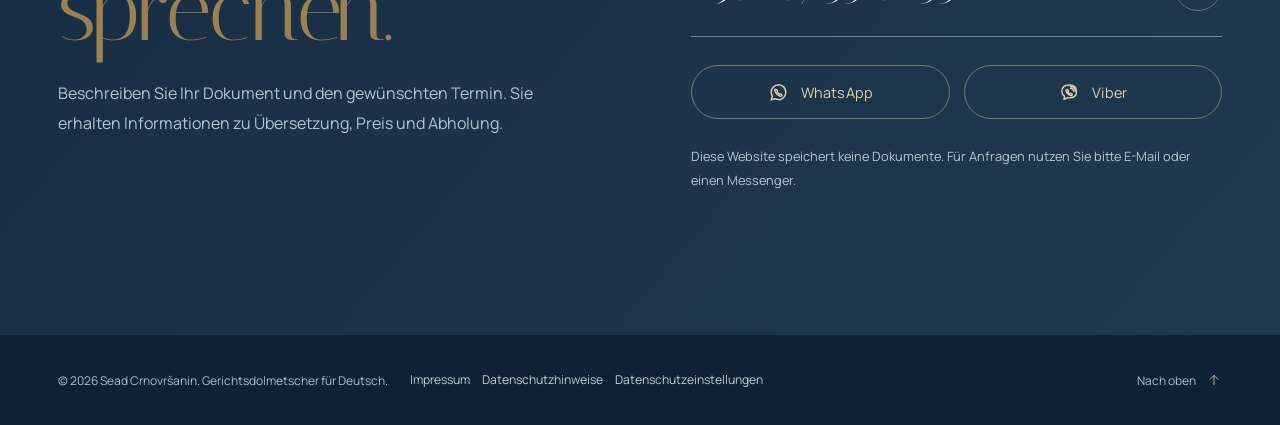
==== commit f155acad: "Link vehicle translation service from DE homepage without changing original design" ====
--- a/de/index.html
+++ b/de/index.html
@@ -32,7 +32,7 @@
 <main id="main"><span id="top"></span>
 <section class="hero"><div class="wrap hero-content"><div class="hero-meta"><span class="eyebrow hero-label">GERICHTSDOLMETSCHER FÜR DEUTSCH</span><span class="eyebrow meta-location">MONTENEGRO / DEUTSCHLAND</span></div><div class="hero-stage"><div class="hero-main"><div class="hero-kicker">SPRACHE, DER SIE VERTRAUEN</div><h1 class="hero-display"><span class="hero-title-line">Jedes Wort.</span><span class="hero-title-line hero-title-accent"><em>Am richtigen Platz.</em></span></h1><div class="hero-bottom"><p>Präzise Dokumentenübersetzungen und beglaubigte Übersetzungen. Wenn jedes Detail zählt.</p><a class="button" href="#kontakt"><span>Übersetzung anfragen</span><span class="button-icon"><svg class="ui-arrow " viewBox="0 0 24 24" fill="none" stroke="currentColor" stroke-width="1.45" stroke-linecap="round" stroke-linejoin="round" aria-hidden="true" focusable="false"><path d="M5.5 18.5 18.5 5.5M8.5 5.5h10v10"/></svg></span></a></div></div><div class="hero-seal" aria-hidden="true"><div class="seal-inner"><span class="seal-top">PRÄZISION · VERTRAUEN</span><strong>SC</strong><span class="seal-bottom">DEUTSCH ↔ MONTENEGRINISCH</span></div></div></div><div class="hero-foot"><span>SEAD CRNOVRŠANIN</span><span>01 — 06</span><span class="scroll-cue"><span>MEHR ENTDECKEN</span><svg class="ui-arrow scroll-icon" viewBox="0 0 24 24" fill="none" stroke="currentColor" stroke-width="1.45" stroke-linecap="round" stroke-linejoin="round" aria-hidden="true" focusable="false"><path d="M12 5v14m-6-6 6 6 6-6"/></svg></span></div></div></section>
 <div class="wrap microstrip"><span>Deutsch ↔ Montenegrinisch</span><span>Beglaubigte Übersetzungen</span><span>Abholung in mehreren Städten</span><span>Versand in ganz Montenegro</span></div>
-<section class="section" id="usluge"><div class="wrap"><div class="section-heading reveal"><div><div class="eyebrow gold">01 / Leistungen</div><h2 class="section-title">Jedes Dokument.<br><em>Das passende Wort.</em></h2></div><p class="section-intro">Von persönlichen Urkunden bis zu Geschäftsunterlagen: Jede Übersetzung wird sorgfältig und unter Berücksichtigung des Verwendungszwecks und der Frist bearbeitet.</p></div><div class="services editorial-services"><a class="service service-row reveal" href="#kontakt"><span class="service-num">01 / 06</span><h3>Persönliche Dokumente</h3><p>Personenstandsurkunden, Bescheinigungen und persönliche Unterlagen.</p><span class="service-end" aria-hidden="true"><svg class="ui-arrow service-arrow" viewBox="0 0 24 24" fill="none" stroke="currentColor" stroke-width="1.45" stroke-linecap="round" stroke-linejoin="round" aria-hidden="true" focusable="false"><path d="M5.5 18.5 18.5 5.5M8.5 5.5h10v10"/></svg></span></a><a class="service service-row reveal" href="#kontakt"><span class="service-num">02 / 06</span><h3>Zeugnisse und Ausbildung</h3><p>Diplome, Zeugnisse und Ausbildungsnachweise.</p><span class="service-end" aria-hidden="true"><svg class="ui-arrow service-arrow" viewBox="0 0 24 24" fill="none" stroke="currentColor" stroke-width="1.45" stroke-linecap="round" stroke-linejoin="round" aria-hidden="true" focusable="false"><path d="M5.5 18.5 18.5 5.5M8.5 5.5h10v10"/></svg></span></a><a class="service service-row reveal" href="#kontakt"><span class="service-num">03 / 06</span><h3>Rechtliche Dokumente</h3><p>Verträge, Vollmachten sowie Gerichts- und Verwaltungsunterlagen.</p><span class="service-end" aria-hidden="true"><svg class="ui-arrow service-arrow" viewBox="0 0 24 24" fill="none" stroke="currentColor" stroke-width="1.45" stroke-linecap="round" stroke-linejoin="round" aria-hidden="true" focusable="false"><path d="M5.5 18.5 18.5 5.5M8.5 5.5h10v10"/></svg></span></a><a class="service service-row reveal" href="#kontakt"><span class="service-num">04 / 06</span><h3>Geschäftsunterlagen</h3><p>Unterlagen für Unternehmen, Institutionen und die Geschäftskommunikation.</p><span class="service-end" aria-hidden="true"><svg class="ui-arrow service-arrow" viewBox="0 0 24 24" fill="none" stroke="currentColor" stroke-width="1.45" stroke-linecap="round" stroke-linejoin="round" aria-hidden="true" focusable="false"><path d="M5.5 18.5 18.5 5.5M8.5 5.5h10v10"/></svg></span></a><a class="service service-row reveal" href="#kontakt"><span class="service-num">05 / 06</span><h3>Medizinische Dokumente</h3><p>Befunde, Berichte und weitere medizinische Unterlagen.</p><span class="service-end" aria-hidden="true"><svg class="ui-arrow service-arrow" viewBox="0 0 24 24" fill="none" stroke="currentColor" stroke-width="1.45" stroke-linecap="round" stroke-linejoin="round" aria-hidden="true" focusable="false"><path d="M5.5 18.5 18.5 5.5M8.5 5.5h10v10"/></svg></span></a><a class="service service-row reveal" href="#kontakt"><span class="service-num">06 / 06</span><h3>Beglaubigte Übersetzungen</h3><p>Übersetzungen mit Beglaubigung durch einen ermächtigten Übersetzer, sofern erforderlich.</p><span class="service-end" aria-hidden="true"><svg class="ui-arrow service-arrow" viewBox="0 0 24 24" fill="none" stroke="currentColor" stroke-width="1.45" stroke-linecap="round" stroke-linejoin="round" aria-hidden="true" focusable="false"><path d="M5.5 18.5 18.5 5.5M8.5 5.5h10v10"/></svg></span></a></div></div></section>
+<section class="section" id="usluge"><div class="wrap"><div class="section-heading reveal"><div><div class="eyebrow gold">01 / Leistungen</div><h2 class="section-title">Jedes Dokument.<br><em>Das passende Wort.</em></h2></div><p class="section-intro">Von persönlichen Urkunden bis zu Geschäftsunterlagen: Jede Übersetzung wird sorgfältig und unter Berücksichtigung des Verwendungszwecks und der Frist bearbeitet.</p></div><div class="services editorial-services"><a class="service service-row reveal" href="#kontakt"><span class="service-num">01 / 06</span><h3>Persönliche Dokumente</h3><p>Personenstandsurkunden, Bescheinigungen und persönliche Unterlagen.</p><span class="service-end" aria-hidden="true"><svg class="ui-arrow service-arrow" viewBox="0 0 24 24" fill="none" stroke="currentColor" stroke-width="1.45" stroke-linecap="round" stroke-linejoin="round" aria-hidden="true" focusable="false"><path d="M5.5 18.5 18.5 5.5M8.5 5.5h10v10"/></svg></span></a><a class="service service-row reveal" href="#kontakt"><span class="service-num">02 / 06</span><h3>Zeugnisse und Ausbildung</h3><p>Diplome, Zeugnisse und Ausbildungsnachweise.</p><span class="service-end" aria-hidden="true"><svg class="ui-arrow service-arrow" viewBox="0 0 24 24" fill="none" stroke="currentColor" stroke-width="1.45" stroke-linecap="round" stroke-linejoin="round" aria-hidden="true" focusable="false"><path d="M5.5 18.5 18.5 5.5M8.5 5.5h10v10"/></svg></span></a><a class="service service-row reveal" href="#kontakt"><span class="service-num">03 / 06</span><h3>Rechtliche Dokumente</h3><p>Verträge, Vollmachten sowie Gerichts- und Verwaltungsunterlagen.</p><span class="service-end" aria-hidden="true"><svg class="ui-arrow service-arrow" viewBox="0 0 24 24" fill="none" stroke="currentColor" stroke-width="1.45" stroke-linecap="round" stroke-linejoin="round" aria-hidden="true" focusable="false"><path d="M5.5 18.5 18.5 5.5M8.5 5.5h10v10"/></svg></span></a><a class="service service-row reveal" href="#kontakt"><span class="service-num">04 / 06</span><h3>Geschäftsunterlagen</h3><p>Unterlagen für Unternehmen, Institutionen und die Geschäftskommunikation.</p><span class="service-end" aria-hidden="true"><svg class="ui-arrow service-arrow" viewBox="0 0 24 24" fill="none" stroke="currentColor" stroke-width="1.45" stroke-linecap="round" stroke-linejoin="round" aria-hidden="true" focusable="false"><path d="M5.5 18.5 18.5 5.5M8.5 5.5h10v10"/></svg></span></a><a class="service service-row reveal" href="#kontakt"><span class="service-num">05 / 06</span><h3>Medizinische Dokumente</h3><p>Befunde, Berichte und weitere medizinische Unterlagen.</p><span class="service-end" aria-hidden="true"><svg class="ui-arrow service-arrow" viewBox="0 0 24 24" fill="none" stroke="currentColor" stroke-width="1.45" stroke-linecap="round" stroke-linejoin="round" aria-hidden="true" focusable="false"><path d="M5.5 18.5 18.5 5.5M8.5 5.5h10v10"/></svg></span></a><a class="service service-row reveal" href="#kontakt"><span class="service-num">06 / 06</span><h3>Beglaubigte Übersetzungen</h3><p>Übersetzungen mit Beglaubigung durch einen ermächtigten Übersetzer, sofern erforderlich.</p><span class="service-end" aria-hidden="true"><svg class="ui-arrow service-arrow" viewBox="0 0 24 24" fill="none" stroke="currentColor" stroke-width="1.45" stroke-linecap="round" stroke-linejoin="round" aria-hidden="true" focusable="false"><path d="M5.5 18.5 18.5 5.5M8.5 5.5h10v10"/></svg></span></a></div><div class="vehicle-feature reveal"><div><span class="vehicle-feature-label">07 / Fahrzeugdokumente</span><h3>Fahrzeugschein und Kfz-Dokumente</h3><p>Übersetzung deutscher Zulassungsdokumente, Kaufverträge und weiterer Fahrzeugunterlagen. Erfahren Sie, welche Angaben für eine Anfrage und mögliche Beglaubigung benötigt werden.</p></div><a class="vehicle-feature-link" href="/de/prevod-saobracajne-dozvole.html">Mehr über die Übersetzung von Fahrzeugdokumenten<span aria-hidden="true">↗</span></a></div></div></section>
 <section class="section dark-section" id="proces"><div class="wrap"><div class="eyebrow gold">02 / Einfacher Ablauf</div><h2 class="section-title reveal">Vom Dokument<br>zur <em>fertigen Übersetzung.</em></h2><div class="steps"><div class="step reveal"><b>01</b><h3>Anfrage senden</h3><p>Beschreiben Sie Ihr Dokument und nennen Sie Sprachrichtung, Frist und ob eine Beglaubigung erforderlich ist.</p></div><div class="step reveal"><b>02</b><h3>Details abstimmen</h3><p>Sie erhalten Informationen zu Preis, Bearbeitungszeit und Abholung.</p></div><div class="step reveal"><b>03</b><h3>Übersetzung erhalten</h3><p>Sie erhalten Ihre Übersetzung nach Vereinbarung oder per Versand, sofern möglich.</p></div></div></div></section>
 <section class="section" id="standard"><div class="wrap bio-grid"><div class="bio-art reveal"><div class="bio-architecture" aria-hidden="true"><i></i><i></i><i></i></div><div class="bio-inscription">DE / ME</div><span>SPRACHE. PRÄZISION. VERTRAUEN.</span></div><div class="bio-copy reveal"><div class="eyebrow gold">03 / Über mich</div><h2 class="section-title">Hinter jeder Übersetzung<br><em>steht ein Name.</em></h2><p><strong>Sead Crnovršanin</strong> ist Diplom-Ökonom und Gerichtsdolmetscher für Deutsch. Er ist in einer offiziellen Liste des montenegrinischen Justizministeriums aufgeführt.</p><p>Sein Schwerpunkt liegt auf präzisen Dokumentenübersetzungen aus dem Deutschen und ins Deutsche, mit besonderer Sorgfalt bei Terminologie, Verwendungszweck und vereinbarten Fristen.</p><p class="source-note">Quelle zu Qualifikation und Eintragung: <a href="https://www.gov.me/en/article/190720--spisak-sudskih-tumaca-azuriran-19-9-2018" target="_blank" rel="noopener noreferrer">Justizministerium Montenegros, Liste von 2018</a><svg class="ui-arrow source-icon" viewBox="0 0 24 24" fill="none" stroke="currentColor" stroke-width="1.45" stroke-linecap="round" stroke-linejoin="round" aria-hidden="true" focusable="false"><path d="M5.5 18.5 18.5 5.5M8.5 5.5h10v10"/></svg></p></div></div></section>
 <section class="section delivery" id="dostava"><div class="wrap"><div class="eyebrow gold">04 / Abholung und Versand</div><h2 class="section-title reveal">Ihre Dokumente.<br><em>Ihr Wunschort.</em></h2><div class="cities reveal"><span>Podgorica</span><span>Bar</span><span>Bijelo Polje</span><span>Rožaje</span></div><p class="reveal">Die Abholung kann in den genannten Städten vereinbart werden. Ein Kurierdienst innerhalb Montenegros ist ebenfalls möglich. Ort und Zeitpunkt werden individuell abgestimmt.</p></div></section>
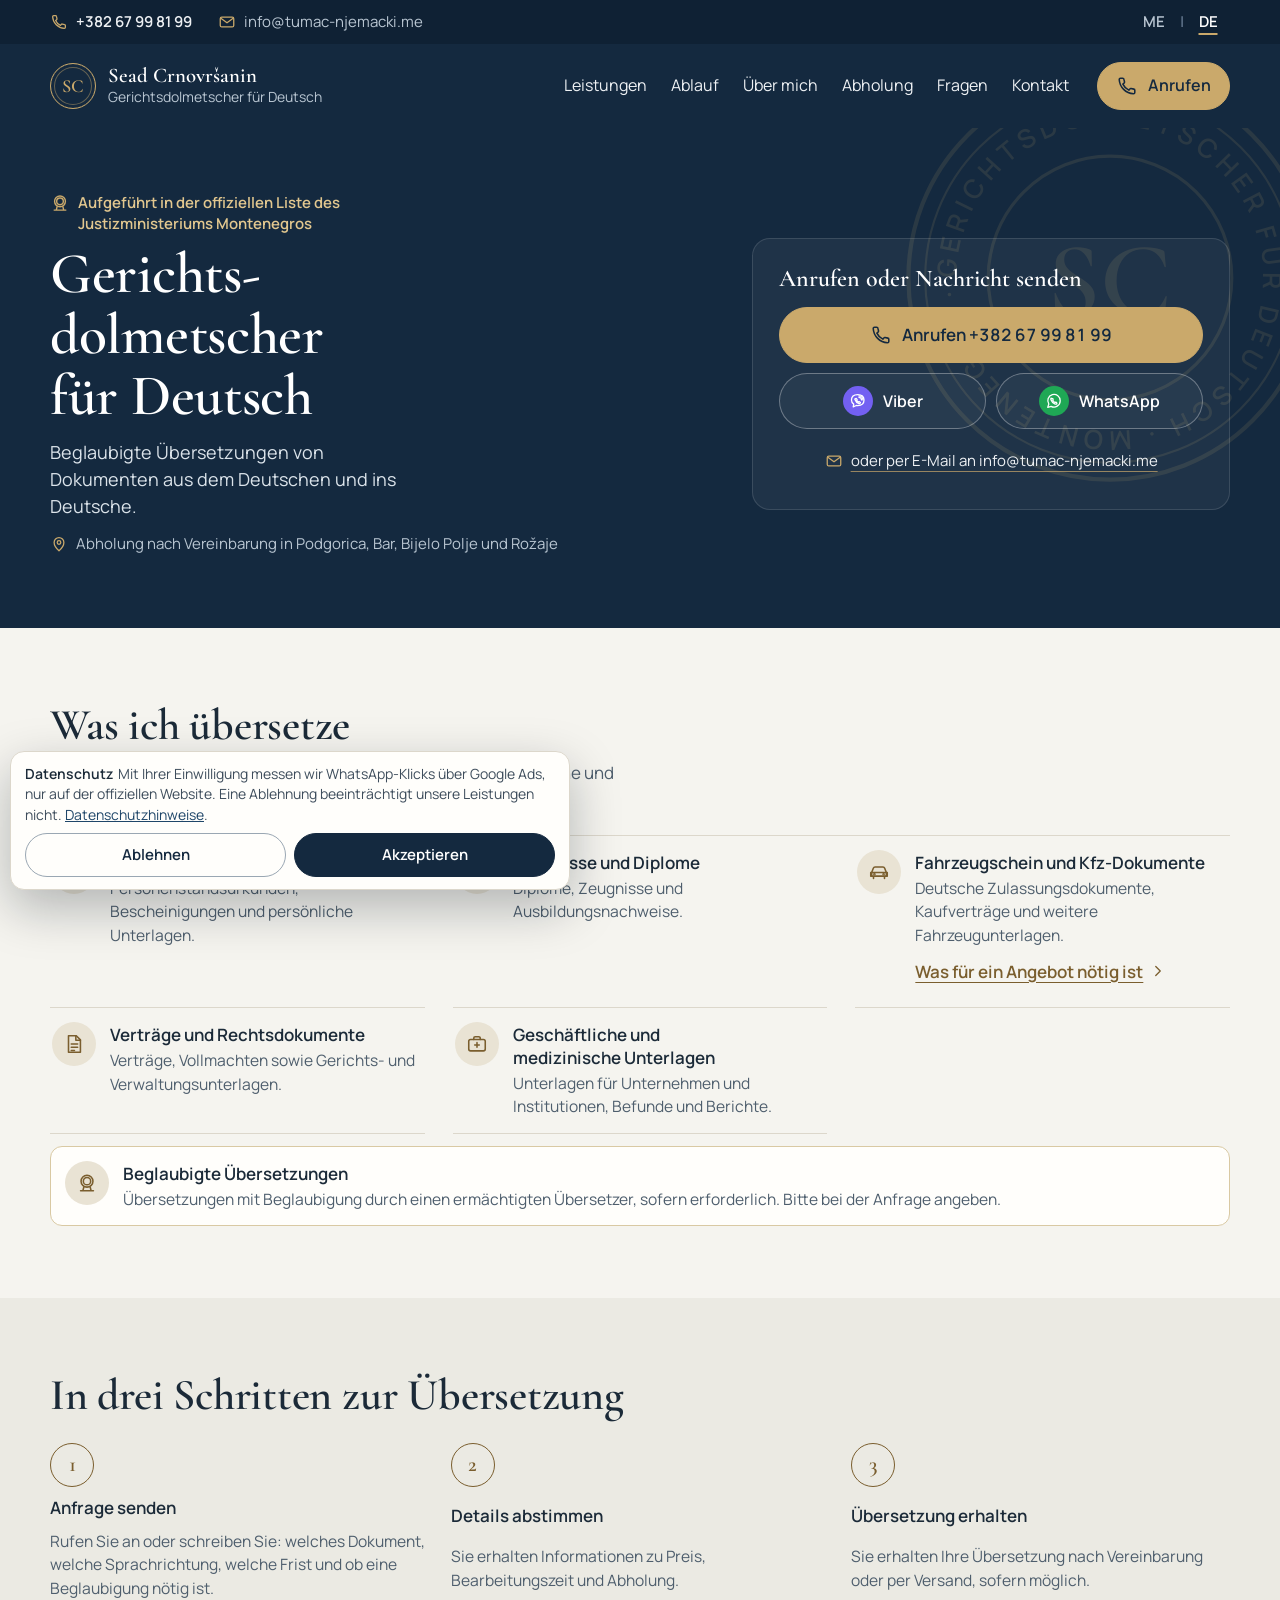
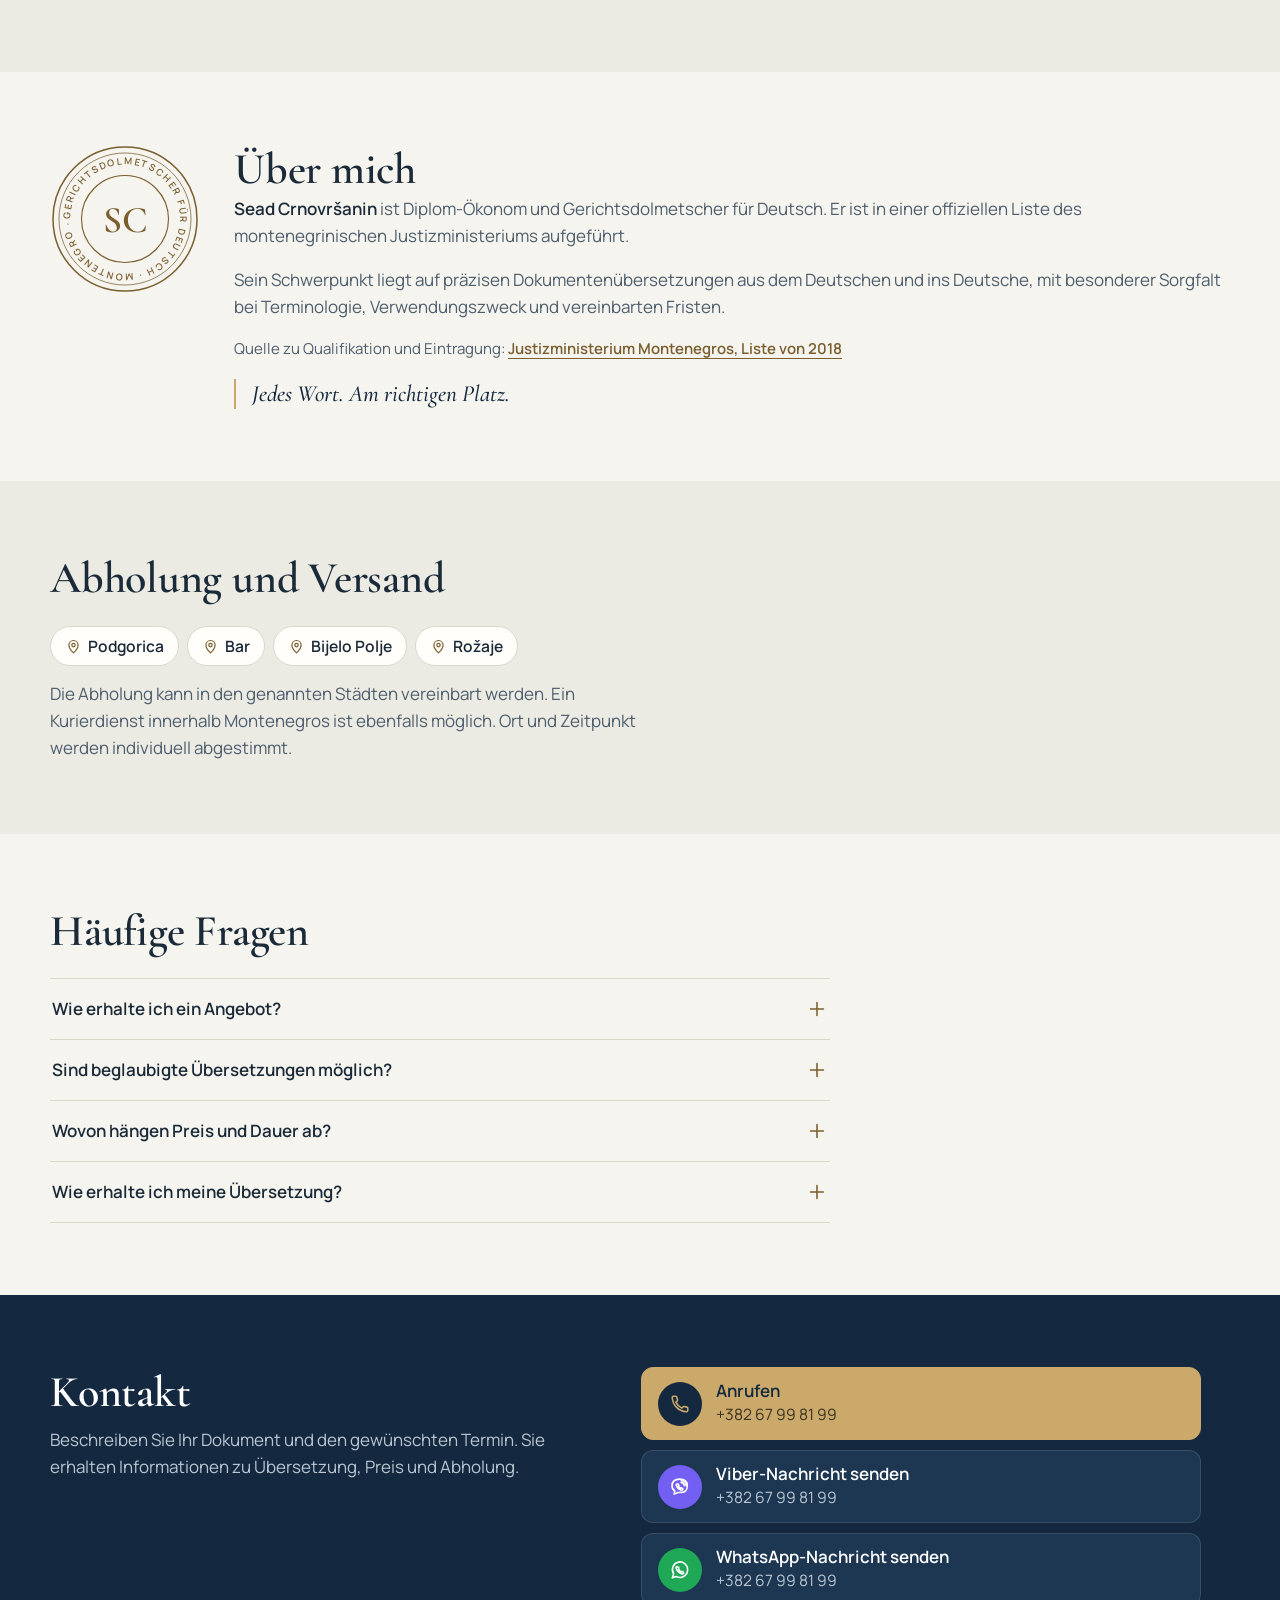
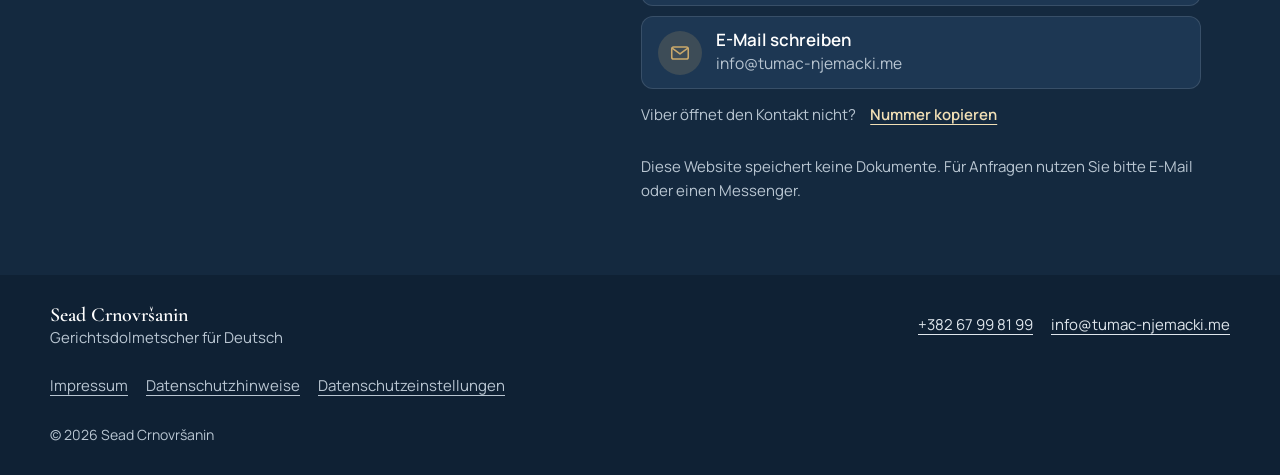
==== commit 24d7a9f3: "V3.0: mobile-first redesign, ME/DE only, self-hosted fonts - New mobile-first stylesheet written fro" ====
--- a/de/index.html
+++ b/de/index.html
@@ -2,16 +2,16 @@
 <html lang="de">
 <head>
 <meta charset="utf-8">
-<meta name="viewport" content="width=device-width,initial-scale=1">
-<meta name="theme-color" content="#182f47">
+<meta name="viewport" content="width=device-width,initial-scale=1,viewport-fit=cover">
+<meta name="theme-color" content="#14293f">
+<meta name="format-detection" content="telephone=no">
 <title>Beglaubigte Übersetzungen Deutsch | Sead Crnovršanin</title>
 <meta name="description" content="Beglaubigte Übersetzungen Deutsch–Montenegrinisch in Montenegro. Dokumente, Urkunden und Zeugnisse. Abholung in Podgorica, Bar, Bijelo Polje und Rožaje.">
+<meta name="robots" content="index,follow,max-image-preview:large">
 <link rel="canonical" href="https://tumac-njemacki.pages.dev/de/">
 <link rel="alternate" hreflang="sr-Latn-ME" href="https://tumac-njemacki.pages.dev/me/">
 <link rel="alternate" hreflang="de" href="https://tumac-njemacki.pages.dev/de/">
-<link rel="alternate" hreflang="en" href="https://tumac-njemacki.pages.dev/en/">
 <link rel="alternate" hreflang="x-default" href="https://tumac-njemacki.pages.dev/me/">
-<meta name="robots" content="index,follow,max-image-preview:large">
 <meta property="og:type" content="website">
 <meta property="og:site_name" content="Sead Crnovršanin">
 <meta property="og:title" content="Beglaubigte Übersetzungen Deutsch | Sead Crnovršanin">
@@ -20,66 +20,87 @@
 <meta property="og:locale" content="de_DE">
 <meta name="twitter:card" content="summary">
 <link rel="icon" type="image/svg+xml" href="/favicon.svg">
-<link rel="preconnect" href="https://fonts.googleapis.com">
-<link rel="preconnect" href="https://fonts.gstatic.com" crossorigin>
-<link href="https://fonts.googleapis.com/css2?family=DM+Sans:wght@400;500;600;700&family=Italiana&family=Manrope:wght@400;500;600;700&display=swap" rel="stylesheet">
-<link rel="stylesheet" href="/assets/site.css">
-<script type="application/ld+json">{"@context":"https://schema.org","@graph":[{"@type":"WebSite","@id":"https://tumac-njemacki.pages.dev/#website","url":"https://tumac-njemacki.pages.dev/","name":"Sead Crnovršanin | German Translations","inLanguage":["sr-Latn-ME","de","en"]},{"@type":"Person","@id":"https://tumac-njemacki.pages.dev/#translator","name":"Sead Crnovršanin","jobTitle":"Gerichtsdolmetscher für Deutsch","telephone":"+38267998199","email":"info@tumac-njemacki.me","url":"https://tumac-njemacki.pages.dev/de/"},{"@type":"Service","@id":"https://tumac-njemacki.pages.dev/de/#service","name":"Beglaubigte Übersetzungen Deutsch","description":"Beglaubigte Dokumentenübersetzungen aus dem Deutschen und ins Deutsche in Montenegro.","provider":{"@id":"https://tumac-njemacki.pages.dev/#translator"},"areaServed":{"@type":"Country","name":"Montenegro"},"availableLanguage":["German","Montenegrin"]},{"@type":"WebPage","@id":"https://tumac-njemacki.pages.dev/de/#webpage","url":"https://tumac-njemacki.pages.dev/de/","name":"Beglaubigte Übersetzungen Deutsch | Sead Crnovršanin","description":"Beglaubigte Übersetzungen Deutsch–Montenegrinisch in Montenegro. Dokumente, Urkunden und Zeugnisse. Abholung in Podgorica, Bar, Bijelo Polje und Rožaje.","inLanguage":"de","isPartOf":{"@id":"https://tumac-njemacki.pages.dev/#website"},"about":{"@id":"https://tumac-njemacki.pages.dev/de/#service"}}]}</script>
+<link rel="preload" href="/assets/fonts/manrope-latin-400-normal.woff2" as="font" type="font/woff2" crossorigin>
+<link rel="preload" href="/assets/fonts/cormorant-garamond-latin-600-normal.woff2" as="font" type="font/woff2" crossorigin>
+<link rel="stylesheet" href="/assets/site.css?v=3.0.0">
+<script>document.documentElement.className+=' js'</script>
+<script type="application/ld+json">{"@context":"https://schema.org","@graph":[{"@type":"WebSite","@id":"https://tumac-njemacki.pages.dev/#website","url":"https://tumac-njemacki.pages.dev/","name":"Sead Crnovršanin | German Translations","inLanguage":["sr-Latn-ME","de"]},{"@type":"Person","@id":"https://tumac-njemacki.pages.dev/#translator","name":"Sead Crnovršanin","jobTitle":"Gerichtsdolmetscher für Deutsch","telephone":"+38267998199","email":"info@tumac-njemacki.me","url":"https://tumac-njemacki.pages.dev/de/"},{"@type":"Service","@id":"https://tumac-njemacki.pages.dev/de/#service","name":"Beglaubigte Übersetzungen Deutsch","description":"Beglaubigte Übersetzungen von Dokumenten aus dem Deutschen und ins Deutsche.","provider":{"@id":"https://tumac-njemacki.pages.dev/#translator"},"areaServed":{"@type":"Country","name":"Montenegro"},"availableLanguage":["German","Montenegrin"]},{"@type":"WebPage","@id":"https://tumac-njemacki.pages.dev/de/#webpage","url":"https://tumac-njemacki.pages.dev/de/","name":"Beglaubigte Übersetzungen Deutsch | Sead Crnovršanin","description":"Beglaubigte Übersetzungen Deutsch–Montenegrinisch in Montenegro. Dokumente, Urkunden und Zeugnisse. Abholung in Podgorica, Bar, Bijelo Polje und Rožaje.","inLanguage":"de","isPartOf":{"@id":"https://tumac-njemacki.pages.dev/#website"},"about":{"@id":"https://tumac-njemacki.pages.dev/de/#service"}}]}</script>
 </head>
 <body>
-<a class="skip-link" href="#main">Preskoči na sadržaj</a>
-<header><a class="identity" href="#top"><span class="monogram">SC<b>.</b></span><span class="identity-txt">SEAD CRNOVRŠANIN<small>GERICHTSDOLMETSCHER FÜR DEUTSCH</small></span></a><button class="mobile-toggle" type="button" aria-label="Menü öffnen" aria-controls="nav" aria-expanded="false"><span class="menu-lines" aria-hidden="true"><i></i><i></i></span></button><nav id="nav" class="site-nav"><a href="#usluge">Leistungen</a><a href="#proces">So funktioniert es</a><a href="#standard">Über mich</a><a href="#dostava">Abholung</a><a href="#kontakt">Kontakt</a></nav><a class="nav-cta" href="#kontakt"><span>Angebot anfordern</span><svg class="ui-arrow nav-cta-icon" viewBox="0 0 24 24" fill="none" stroke="currentColor" stroke-width="1.45" stroke-linecap="round" stroke-linejoin="round" aria-hidden="true" focusable="false"><path d="M5.5 18.5 18.5 5.5M8.5 5.5h10v10"/></svg></a><nav class="lang-switch" aria-label="Sprache wählen"><a href="/me/" hreflang="sr-Latn-ME" lang="sr-Latn-ME" ><span class="lang-flag" aria-hidden="true">🇲🇪</span> ME</a><span aria-hidden="true">/</span><a href="/de/" hreflang="de" lang="de" aria-current="page"><span class="lang-flag" aria-hidden="true">🇩🇪</span> DE</a><span aria-hidden="true">/</span><a href="/en/" hreflang="en" lang="en" ><span class="lang-flag" aria-hidden="true">🇬🇧</span> EN</a></nav></header>
-<main id="main"><span id="top"></span>
-<section class="hero"><div class="wrap hero-content"><div class="hero-meta"><span class="eyebrow hero-label">GERICHTSDOLMETSCHER FÜR DEUTSCH</span><span class="eyebrow meta-location">MONTENEGRO / DEUTSCHLAND</span></div><div class="hero-stage"><div class="hero-main"><div class="hero-kicker">SPRACHE, DER SIE VERTRAUEN</div><h1 class="hero-display"><span class="hero-title-line">Jedes Wort.</span><span class="hero-title-line hero-title-accent"><em>Am richtigen Platz.</em></span></h1><div class="hero-bottom"><p>Präzise Dokumentenübersetzungen und beglaubigte Übersetzungen. Wenn jedes Detail zählt.</p><a class="button" href="#kontakt"><span>Übersetzung anfragen</span><span class="button-icon"><svg class="ui-arrow " viewBox="0 0 24 24" fill="none" stroke="currentColor" stroke-width="1.45" stroke-linecap="round" stroke-linejoin="round" aria-hidden="true" focusable="false"><path d="M5.5 18.5 18.5 5.5M8.5 5.5h10v10"/></svg></span></a></div></div><div class="hero-seal" aria-hidden="true"><div class="seal-inner"><span class="seal-top">PRÄZISION · VERTRAUEN</span><strong>SC</strong><span class="seal-bottom">DEUTSCH ↔ MONTENEGRINISCH</span></div></div></div><div class="hero-foot"><span>SEAD CRNOVRŠANIN</span><span>01 — 06</span><span class="scroll-cue"><span>MEHR ENTDECKEN</span><svg class="ui-arrow scroll-icon" viewBox="0 0 24 24" fill="none" stroke="currentColor" stroke-width="1.45" stroke-linecap="round" stroke-linejoin="round" aria-hidden="true" focusable="false"><path d="M12 5v14m-6-6 6 6 6-6"/></svg></span></div></div></section>
-<div class="wrap microstrip"><span>Deutsch ↔ Montenegrinisch</span><span>Beglaubigte Übersetzungen</span><span>Abholung in mehreren Städten</span><span>Versand in ganz Montenegro</span></div>
-<section class="section" id="usluge"><div class="wrap"><div class="section-heading reveal"><div><div class="eyebrow gold">01 / Leistungen</div><h2 class="section-title">Jedes Dokument.<br><em>Das passende Wort.</em></h2></div><p class="section-intro">Von persönlichen Urkunden bis zu Geschäftsunterlagen: Jede Übersetzung wird sorgfältig und unter Berücksichtigung des Verwendungszwecks und der Frist bearbeitet.</p></div><div class="services editorial-services"><a class="service service-row reveal" href="#kontakt"><span class="service-num">01 / 06</span><h3>Persönliche Dokumente</h3><p>Personenstandsurkunden, Bescheinigungen und persönliche Unterlagen.</p><span class="service-end" aria-hidden="true"><svg class="ui-arrow service-arrow" viewBox="0 0 24 24" fill="none" stroke="currentColor" stroke-width="1.45" stroke-linecap="round" stroke-linejoin="round" aria-hidden="true" focusable="false"><path d="M5.5 18.5 18.5 5.5M8.5 5.5h10v10"/></svg></span></a><a class="service service-row reveal" href="#kontakt"><span class="service-num">02 / 06</span><h3>Zeugnisse und Ausbildung</h3><p>Diplome, Zeugnisse und Ausbildungsnachweise.</p><span class="service-end" aria-hidden="true"><svg class="ui-arrow service-arrow" viewBox="0 0 24 24" fill="none" stroke="currentColor" stroke-width="1.45" stroke-linecap="round" stroke-linejoin="round" aria-hidden="true" focusable="false"><path d="M5.5 18.5 18.5 5.5M8.5 5.5h10v10"/></svg></span></a><a class="service service-row reveal" href="#kontakt"><span class="service-num">03 / 06</span><h3>Rechtliche Dokumente</h3><p>Verträge, Vollmachten sowie Gerichts- und Verwaltungsunterlagen.</p><span class="service-end" aria-hidden="true"><svg class="ui-arrow service-arrow" viewBox="0 0 24 24" fill="none" stroke="currentColor" stroke-width="1.45" stroke-linecap="round" stroke-linejoin="round" aria-hidden="true" focusable="false"><path d="M5.5 18.5 18.5 5.5M8.5 5.5h10v10"/></svg></span></a><a class="service service-row reveal" href="#kontakt"><span class="service-num">04 / 06</span><h3>Geschäftsunterlagen</h3><p>Unterlagen für Unternehmen, Institutionen und die Geschäftskommunikation.</p><span class="service-end" aria-hidden="true"><svg class="ui-arrow service-arrow" viewBox="0 0 24 24" fill="none" stroke="currentColor" stroke-width="1.45" stroke-linecap="round" stroke-linejoin="round" aria-hidden="true" focusable="false"><path d="M5.5 18.5 18.5 5.5M8.5 5.5h10v10"/></svg></span></a><a class="service service-row reveal" href="#kontakt"><span class="service-num">05 / 06</span><h3>Medizinische Dokumente</h3><p>Befunde, Berichte und weitere medizinische Unterlagen.</p><span class="service-end" aria-hidden="true"><svg class="ui-arrow service-arrow" viewBox="0 0 24 24" fill="none" stroke="currentColor" stroke-width="1.45" stroke-linecap="round" stroke-linejoin="round" aria-hidden="true" focusable="false"><path d="M5.5 18.5 18.5 5.5M8.5 5.5h10v10"/></svg></span></a><a class="service service-row reveal" href="#kontakt"><span class="service-num">06 / 06</span><h3>Beglaubigte Übersetzungen</h3><p>Übersetzungen mit Beglaubigung durch einen ermächtigten Übersetzer, sofern erforderlich.</p><span class="service-end" aria-hidden="true"><svg class="ui-arrow service-arrow" viewBox="0 0 24 24" fill="none" stroke="currentColor" stroke-width="1.45" stroke-linecap="round" stroke-linejoin="round" aria-hidden="true" focusable="false"><path d="M5.5 18.5 18.5 5.5M8.5 5.5h10v10"/></svg></span></a></div><div class="vehicle-feature reveal"><div><span class="vehicle-feature-label">07 / Fahrzeugdokumente</span><h3>Fahrzeugschein und Kfz-Dokumente</h3><p>Übersetzung deutscher Zulassungsdokumente, Kaufverträge und weiterer Fahrzeugunterlagen. Erfahren Sie, welche Angaben für eine Anfrage und mögliche Beglaubigung benötigt werden.</p></div><a class="vehicle-feature-link" href="/de/prevod-saobracajne-dozvole.html">Mehr über die Übersetzung von Fahrzeugdokumenten<span aria-hidden="true">↗</span></a></div></div></section>
-<section class="section dark-section" id="proces"><div class="wrap"><div class="eyebrow gold">02 / Einfacher Ablauf</div><h2 class="section-title reveal">Vom Dokument<br>zur <em>fertigen Übersetzung.</em></h2><div class="steps"><div class="step reveal"><b>01</b><h3>Anfrage senden</h3><p>Beschreiben Sie Ihr Dokument und nennen Sie Sprachrichtung, Frist und ob eine Beglaubigung erforderlich ist.</p></div><div class="step reveal"><b>02</b><h3>Details abstimmen</h3><p>Sie erhalten Informationen zu Preis, Bearbeitungszeit und Abholung.</p></div><div class="step reveal"><b>03</b><h3>Übersetzung erhalten</h3><p>Sie erhalten Ihre Übersetzung nach Vereinbarung oder per Versand, sofern möglich.</p></div></div></div></section>
-<section class="section" id="standard"><div class="wrap bio-grid"><div class="bio-art reveal"><div class="bio-architecture" aria-hidden="true"><i></i><i></i><i></i></div><div class="bio-inscription">DE / ME</div><span>SPRACHE. PRÄZISION. VERTRAUEN.</span></div><div class="bio-copy reveal"><div class="eyebrow gold">03 / Über mich</div><h2 class="section-title">Hinter jeder Übersetzung<br><em>steht ein Name.</em></h2><p><strong>Sead Crnovršanin</strong> ist Diplom-Ökonom und Gerichtsdolmetscher für Deutsch. Er ist in einer offiziellen Liste des montenegrinischen Justizministeriums aufgeführt.</p><p>Sein Schwerpunkt liegt auf präzisen Dokumentenübersetzungen aus dem Deutschen und ins Deutsche, mit besonderer Sorgfalt bei Terminologie, Verwendungszweck und vereinbarten Fristen.</p><p class="source-note">Quelle zu Qualifikation und Eintragung: <a href="https://www.gov.me/en/article/190720--spisak-sudskih-tumaca-azuriran-19-9-2018" target="_blank" rel="noopener noreferrer">Justizministerium Montenegros, Liste von 2018</a><svg class="ui-arrow source-icon" viewBox="0 0 24 24" fill="none" stroke="currentColor" stroke-width="1.45" stroke-linecap="round" stroke-linejoin="round" aria-hidden="true" focusable="false"><path d="M5.5 18.5 18.5 5.5M8.5 5.5h10v10"/></svg></p></div></div></section>
-<section class="section delivery" id="dostava"><div class="wrap"><div class="eyebrow gold">04 / Abholung und Versand</div><h2 class="section-title reveal">Ihre Dokumente.<br><em>Ihr Wunschort.</em></h2><div class="cities reveal"><span>Podgorica</span><span>Bar</span><span>Bijelo Polje</span><span>Rožaje</span></div><p class="reveal">Die Abholung kann in den genannten Städten vereinbart werden. Ein Kurierdienst innerhalb Montenegros ist ebenfalls möglich. Ort und Zeitpunkt werden individuell abgestimmt.</p></div></section>
-<section class="section faq-section" id="pitanja"><div class="wrap"><div class="section-heading reveal"><div><div class="eyebrow gold">05 / Häufige Fragen</div><h2 class="section-title">Gut zu<br><em>wissen.</em></h2></div><p class="section-intro">Kurze Antworten auf häufige Fragen vor der Beauftragung einer Übersetzung.</p></div><div class="faq-list"><details class="faq-item reveal"><summary>Wie erhalte ich ein Angebot? <span aria-hidden="true">+</span></summary><p>Kontaktieren Sie uns per E-Mail oder Telefon und teilen Sie uns Dokumentenart, Sprachrichtung und gewünschte Frist mit. Senden Sie sensible Unterlagen nur, wenn dies erforderlich ist.</p></details><details class="faq-item reveal"><summary>Sind beglaubigte Übersetzungen möglich? <span aria-hidden="true">+</span></summary><p>Wenn Sie eine beglaubigte Übersetzung benötigen, geben Sie dies bei Ihrer Anfrage an, damit die Anforderungen geklärt werden können.</p></details><details class="faq-item reveal"><summary>Wovon hängen Preis und Dauer ab? <span aria-hidden="true">+</span></summary><p>Von Art, Umfang und Schwierigkeit des Dokuments sowie Beglaubigung und gewünschter Frist. Konkrete Konditionen erhalten Sie auf Anfrage.</p></details><details class="faq-item reveal"><summary>Wie erhalte ich meine Übersetzung? <span aria-hidden="true">+</span></summary><p>Abholort oder Kurierzustellung werden vor der Bearbeitung individuell vereinbart.</p></details></div></div></section>
-<section class="section contact" id="kontakt"><div class="wrap contact-grid"><div class="reveal"><div class="eyebrow gold">06 / Kontakt</div><h2 class="section-title">Lassen Sie uns<br><em>sprechen.</em></h2><p>Beschreiben Sie Ihr Dokument und den gewünschten Termin. Sie erhalten Informationen zu Übersetzung, Preis und Abholung.</p></div><div class="contact-links reveal">
-<a class="contact-link email-link" data-contact="email" aria-label="E-Mail an info@tumac-njemacki.me senden" href="mailto:info@tumac-njemacki.me?subject=Anfrage%20zur%20%C3%9Cbersetzung">
-  <span class="contact-main">info@tumac-njemacki.me</span>
-  <span class="contact-action-icon" aria-hidden="true">
-    <svg viewBox="0 0 24 24" fill="none" stroke="currentColor" stroke-width="1.5" stroke-linecap="round" stroke-linejoin="round">
-      <rect x="3" y="5.5" width="18" height="13" rx="2"/><path d="m3.8 7 8.2 6 8.2-6"/>
-    </svg>
-  </span>
-</a>
-<a class="contact-link phone-link" data-contact="phone" aria-label="+382 67 99 81 99 anrufen" href="tel:+38267998199">
-  <span class="contact-main">+382 67 99 81 99</span>
-  <span class="contact-action-icon" aria-hidden="true">
-    <svg viewBox="0 0 24 24" fill="none" stroke="currentColor" stroke-width="1.5" stroke-linecap="round" stroke-linejoin="round">
-      <path d="M7.3 3.5H4.9c-.8 0-1.4.6-1.4 1.4A16.6 16.6 0 0 0 19.1 20.5c.8 0 1.4-.6 1.4-1.4v-2.4c0-.6-.4-1.2-1-1.3l-3.1-.7c-.5-.1-1 .1-1.3.5l-1.1 1.3a13 13 0 0 1-6.5-6.5l1.3-1.1c.4-.3.6-.8.5-1.3l-.7-3.1c-.1-.6-.7-1-1.3-1z"/>
-    </svg>
-  </span>
-</a>
-<div class="message-links">
-  <a class="messenger whatsapp" data-contact="whatsapp" aria-label="Nachricht über WhatsApp senden" href="https://wa.me/38267998199?text=Guten%20Tag%2C%20ich%20m%C3%B6chte%20eine%20%C3%9Cbersetzung%20anfragen." target="_blank" rel="noopener noreferrer">
-    <span class="messenger-icon" aria-hidden="true">
-      <svg viewBox="0 0 24 24" fill="none" stroke="currentColor" stroke-width="1.6" stroke-linecap="round" stroke-linejoin="round">
-        <path d="M20.3 11.8a8.3 8.3 0 0 1-12.2 7.3L3.6 20.5l1.5-4.4a8.3 8.3 0 1 1 15.2-4.3z"/>
-        <path d="M8.5 8.7c.2-.3.5-.4.8-.2l1.2.7c.3.2.4.5.3.8l-.4 1c.7 1.3 1.7 2.3 3 3l1-.4c.3-.1.6 0 .8.3l.7 1.2c.2.3.1.6-.2.8-.6.4-1.3.5-2.1.2-2.5-.9-4.8-3.2-5.7-5.7-.3-.8-.2-1.5.2-2.1z"/>
-      </svg>
-    </span>
-    <span>WhatsApp</span>
-  </a>
-  <a class="messenger viber" data-contact="viber" aria-label="Nachricht über Viber senden" href="viber://chat?number=%2B38267998199">
-    <span class="messenger-icon" aria-hidden="true">
-      <svg viewBox="0 0 24 24" fill="none" stroke="currentColor" stroke-width="1.6" stroke-linecap="round" stroke-linejoin="round">
-        <path d="M11.6 3.4c-5.1 0-8.3 2.7-8.3 7.4 0 2.4 1.1 4.2 3 5.4l-.7 3.6 4.1-1.8c.6.1 1.2.1 1.9.1 5.1 0 8.4-2.6 8.4-7.3 0-4.7-3.3-7.4-8.4-7.4z"/>
-        <path d="m8.7 9 .9-.5 1.3 1.8-.6.8c.5 1 1.3 1.8 2.3 2.3l.8-.6 1.8 1.3-.5.9c-.2.5-.8.7-1.4.5-2.4-.8-4.6-3-5.4-5.4-.2-.6.1-1.2.8-1.1z"/>
-        <path d="M13.2 7.1a3.6 3.6 0 0 1 3.5 3.5M13.3 5.2a5.4 5.4 0 0 1 5.3 5.3"/>
-      </svg>
-    </span>
-    <span>Viber</span>
-  </a>
+<a class="skip-link" href="#main">Zum Inhalt springen</a>
+<div class="topbar"><div class="wrap">
+<div class="topbar-left"><a class="topbar-phone" href="tel:+38267998199" data-contact="phone"><svg class="icon" viewBox="0 0 24 24" aria-hidden="true" focusable="false"><path d="M7.3 3.5H4.9c-.8 0-1.4.6-1.4 1.4A16.6 16.6 0 0 0 19.1 20.5c.8 0 1.4-.6 1.4-1.4v-2.4c0-.6-.4-1.2-1-1.3l-3.1-.7c-.5-.1-1 .1-1.3.5l-1.1 1.3a13 13 0 0 1-6.5-6.5l1.3-1.1c.4-.3.6-.8.5-1.3l-.7-3.1c-.1-.6-.7-1-1.3-1z"/></svg><span>+382 67 99 81 99</span></a><a class="topbar-mail" href="mailto:info@tumac-njemacki.me" data-contact="email"><svg class="icon" viewBox="0 0 24 24" aria-hidden="true" focusable="false"><rect x="3" y="5.5" width="18" height="13" rx="2"/><path d="m3.8 7 8.2 6 8.2-6"/></svg><span>info@tumac-njemacki.me</span></a></div>
+<nav aria-label="Sprache wählen"><ul class="lang"><li><a href="/me/" hreflang="sr-Latn-ME" lang="sr-Latn-ME">ME</a></li><li><a href="/de/" hreflang="de" lang="de" aria-current="page">DE</a></li></ul></nav>
+</div></div>
+<header class="masthead"><div class="wrap">
+<a class="brand" href="/de/"><span class="brand-seal" aria-hidden="true">SC</span><span class="brand-text"><span class="brand-name">Sead Crnovršanin</span><span class="brand-role">Gerichts­dolmetscher für Deutsch</span></span></a>
+<button class="nav-toggle" type="button" aria-controls="nav" aria-expanded="false" aria-label="Menü öffnen"><svg class="icon icon-open" viewBox="0 0 24 24" aria-hidden="true" focusable="false"><path d="M4 7h16M4 12h16M4 17h16"/></svg><svg class="icon icon-close" viewBox="0 0 24 24" aria-hidden="true" focusable="false"><path d="M6 6l12 12M18 6 6 18"/></svg><span class="nav-toggle-label">Menü</span></button>
+<nav id="nav" class="site-nav" aria-label="Menü"><a href="#usluge">Leistungen</a><a href="#proces">Ablauf</a><a href="#o-meni">Über mich</a><a href="#dostava">Abholung</a><a href="#pitanja">Fragen</a><a href="#kontakt">Kontakt</a><a class="btn btn-call nav-call" href="tel:+38267998199" data-contact="phone"><svg class="icon" viewBox="0 0 24 24" aria-hidden="true" focusable="false"><path d="M7.3 3.5H4.9c-.8 0-1.4.6-1.4 1.4A16.6 16.6 0 0 0 19.1 20.5c.8 0 1.4-.6 1.4-1.4v-2.4c0-.6-.4-1.2-1-1.3l-3.1-.7c-.5-.1-1 .1-1.3.5l-1.1 1.3a13 13 0 0 1-6.5-6.5l1.3-1.1c.4-.3.6-.8.5-1.3l-.7-3.1c-.1-.6-.7-1-1.3-1z"/></svg>Anrufen +382 67 99 81 99</a></nav>
+<a class="btn btn-call header-call" href="tel:+38267998199" data-contact="phone"><svg class="icon" viewBox="0 0 24 24" aria-hidden="true" focusable="false"><path d="M7.3 3.5H4.9c-.8 0-1.4.6-1.4 1.4A16.6 16.6 0 0 0 19.1 20.5c.8 0 1.4-.6 1.4-1.4v-2.4c0-.6-.4-1.2-1-1.3l-3.1-.7c-.5-.1-1 .1-1.3.5l-1.1 1.3a13 13 0 0 1-6.5-6.5l1.3-1.1c.4-.3.6-.8.5-1.3l-.7-3.1c-.1-.6-.7-1-1.3-1z"/></svg>Anrufen</a>
+</div></header>
+<main id="main">
+<section class="hero" aria-labelledby="hero-h"><div class="wrap">
+<div class="hero-stamp"><svg viewBox="0 0 200 200" aria-hidden="true" focusable="false"><circle cx="100" cy="100" r="96" fill="none" stroke="currentColor" stroke-width="2"/><circle cx="100" cy="100" r="88" fill="none" stroke="currentColor" stroke-width="1"/><circle cx="100" cy="100" r="58" fill="none" stroke="currentColor" stroke-width="1.5"/><path id="stamp-hero" d="M100 100m-73 0a73 73 0 1 1 146 0a73 73 0 1 1-146 0" fill="none"/><text font-family="Manrope,Arial,sans-serif" font-size="12.5" font-weight="600" fill="currentColor"><textPath href="#stamp-hero" startOffset="0" textLength="452" lengthAdjust="spacing">GERICHTSDOLMETSCHER FÜR DEUTSCH  ·  MONTENEGRO  ·  </textPath></text><text x="100" y="117" text-anchor="middle" font-family="Cormorant Garamond,Georgia,serif" font-size="50" font-weight="600" fill="currentColor">SC</text></svg></div>
+<div class="hero-text">
+<p class="hero-name"><svg class="icon" viewBox="0 0 24 24" aria-hidden="true" focusable="false"><circle cx="12" cy="10" r="6.5"/><circle cx="12" cy="10" r="4"/><path d="M5 20.5h14M8.5 16.5l-1 4M15.5 16.5l1 4"/></svg><span>Aufgeführt in der offiziellen Liste des Justizministeriums Montenegros</span></p>
+<h1 id="hero-h">Gerichts­dolmetscher für Deutsch</h1>
+<p class="hero-lead">Beglaubigte Übersetzungen von Dokumenten aus dem Deutschen und ins Deutsche.</p>
+<p class="hero-places"><svg class="icon" viewBox="0 0 24 24" aria-hidden="true" focusable="false"><path d="M12 21s-6.5-5.6-6.5-11a6.5 6.5 0 0 1 13 0c0 5.4-6.5 11-6.5 11z"/><circle cx="12" cy="10" r="2.4"/></svg><span>Abholung nach Vereinbarung in Podgorica, Bar, Bijelo Polje und Rožaje</span></p>
 </div>
-<div class="viber-help"><span class="viber-help-label">Viber öffnet den Kontakt nicht?</span> <button type="button" class="viber-copy-button" data-copied="Nummer kopiert" data-manual="Nummer kopieren und den Kontakt in Viber suchen.">Nummer kopieren</button><span class="viber-copy-feedback" role="status" aria-live="polite"></span></div>
+<div class="hero-actions" data-dock-after data-title="Anrufen oder Nachricht senden">
+<a class="btn btn-call" href="tel:+38267998199" data-contact="phone"><svg class="icon" viewBox="0 0 24 24" aria-hidden="true" focusable="false"><path d="M7.3 3.5H4.9c-.8 0-1.4.6-1.4 1.4A16.6 16.6 0 0 0 19.1 20.5c.8 0 1.4-.6 1.4-1.4v-2.4c0-.6-.4-1.2-1-1.3l-3.1-.7c-.5-.1-1 .1-1.3.5l-1.1 1.3a13 13 0 0 1-6.5-6.5l1.3-1.1c.4-.3.6-.8.5-1.3l-.7-3.1c-.1-.6-.7-1-1.3-1z"/></svg><span>Anrufen <span class="btn-number">+382 67 99 81 99</span></span></a>
+<a class="btn btn-ghost" href="viber://chat?number=%2B38267998199" data-contact="viber" aria-label="Viber-Nachricht senden"><span class="brand-dot viber"><svg class="icon" viewBox="0 0 24 24" aria-hidden="true" focusable="false"><path d="M11.6 3.4c-5.1 0-8.3 2.7-8.3 7.4 0 2.4 1.1 4.2 3 5.4l-.7 3.6 4.1-1.8c.6.1 1.2.1 1.9.1 5.1 0 8.4-2.6 8.4-7.3 0-4.7-3.3-7.4-8.4-7.4z"/><path d="m8.7 9 .9-.5 1.3 1.8-.6.8c.5 1 1.3 1.8 2.3 2.3l.8-.6 1.8 1.3-.5.9c-.2.5-.8.7-1.4.5-2.4-.8-4.6-3-5.4-5.4-.2-.6.1-1.2.8-1.1z"/><path d="M13.2 7.1a3.6 3.6 0 0 1 3.5 3.5M13.3 5.2a5.4 5.4 0 0 1 5.3 5.3"/></svg></span>Viber</a>
+<a class="btn btn-ghost" href="https://wa.me/38267998199?text=Guten%20Tag%2C%20ich%20m%C3%B6chte%20eine%20%C3%9Cbersetzung%20anfragen." data-contact="whatsapp" target="_blank" rel="noopener noreferrer" aria-label="WhatsApp-Nachricht senden"><span class="brand-dot whatsapp"><svg class="icon" viewBox="0 0 24 24" aria-hidden="true" focusable="false"><path d="M20.3 11.8a8.3 8.3 0 0 1-12.2 7.3L3.6 20.5l1.5-4.4a8.3 8.3 0 1 1 15.2-4.3z"/><path d="M8.5 8.7c.2-.3.5-.4.8-.2l1.2.7c.3.2.4.5.3.8l-.4 1c.7 1.3 1.7 2.3 3 3l1-.4c.3-.1.6 0 .8.3l.7 1.2c.2.3.1.6-.2.8-.6.4-1.3.5-2.1.2-2.5-.9-4.8-3.2-5.7-5.7-.3-.8-.2-1.5.2-2.1z"/></svg></span>WhatsApp</a>
+<a class="hero-mail" href="mailto:info@tumac-njemacki.me?subject=Anfrage%20zur%20%C3%9Cbersetzung" data-contact="email"><svg class="icon" viewBox="0 0 24 24" aria-hidden="true" focusable="false"><rect x="3" y="5.5" width="18" height="13" rx="2"/><path d="m3.8 7 8.2 6 8.2-6"/></svg><span>oder per E-Mail an info@tumac-njemacki.me</span></a>
+</div>
+</div></section>
+<section class="section" id="usluge" aria-labelledby="usluge-h"><div class="wrap">
+<div class="section-head"><h2 id="usluge-h">Was ich übersetze</h2><p>Aus dem Deutschen ins Montenegrinische, Bosnische und Serbische und umgekehrt. Preis und Frist auf Anfrage.</p></div>
+<ul class="services"><li class="service"><span class="service-icon"><svg class="icon" viewBox="0 0 24 24" aria-hidden="true" focusable="false"><rect x="3" y="5" width="18" height="14" rx="2"/><circle cx="8.5" cy="11" r="2.2"/><path d="M5.5 16c.6-1.5 1.7-2.2 3-2.2s2.4.7 3 2.2M14 10h4M14 13.5h3"/></svg></span><div class="service-body"><h3>Persönliche Dokumente</h3><p>Personenstandsurkunden, Bescheinigungen und persönliche Unterlagen.</p></div></li><li class="service"><span class="service-icon"><svg class="icon" viewBox="0 0 24 24" aria-hidden="true" focusable="false"><path d="m2.5 9 9.5-4.5L21.5 9 12 13.5z"/><path d="M6.5 11v4.2c1.4 1.4 3.4 2.1 5.5 2.1s4.1-.7 5.5-2.1V11M21.5 9v5"/></svg></span><div class="service-body"><h3>Zeugnisse und Diplome</h3><p>Diplome, Zeugnisse und Ausbildungsnachweise.</p></div></li><li class="service"><span class="service-icon"><svg class="icon" viewBox="0 0 24 24" aria-hidden="true" focusable="false"><path d="M4 16.5v-4l1.8-4.6A2 2 0 0 1 7.7 6.6h8.6a2 2 0 0 1 1.9 1.3l1.8 4.6v4"/><path d="M3 12.5h18v4H3zM6 16.5V19M18 16.5V19"/><circle cx="7" cy="14.5" r=".6"/><circle cx="17" cy="14.5" r=".6"/></svg></span><div class="service-body"><h3>Fahrzeugschein und Kfz-Dokumente</h3><p>Deutsche Zulassungsdokumente, Kaufverträge und weitere Fahrzeugunterlagen.</p><a class="service-link" href="/de/prevod-saobracajne-dozvole.html">Was für ein Angebot nötig ist<svg class="icon" viewBox="0 0 24 24" aria-hidden="true" focusable="false"><path d="m9 6 6 6-6 6"/></svg></a></div></li><li class="service"><span class="service-icon"><svg class="icon" viewBox="0 0 24 24" aria-hidden="true" focusable="false"><path d="M6 3h8.5L19 7.5V21H6z"/><path d="M14 3v5h5M9 12h7M9 15.5h7M9 19h3.5"/></svg></span><div class="service-body"><h3>Verträge und Rechtsdokumente</h3><p>Verträge, Vollmachten sowie Gerichts- und Verwaltungsunterlagen.</p></div></li><li class="service"><span class="service-icon"><svg class="icon" viewBox="0 0 24 24" aria-hidden="true" focusable="false"><rect x="3" y="7" width="18" height="12.5" rx="2"/><path d="M8.5 7V5.5A1.5 1.5 0 0 1 10 4h4a1.5 1.5 0 0 1 1.5 1.5V7M12 10.5v5M9.5 13h5"/></svg></span><div class="service-body"><h3>Geschäftliche und medizinische Unterlagen</h3><p>Unterlagen für Unternehmen und Institutionen, Befunde und Berichte.</p></div></li><li class="service service-certified"><span class="service-icon"><svg class="icon" viewBox="0 0 24 24" aria-hidden="true" focusable="false"><circle cx="12" cy="10" r="6.5"/><circle cx="12" cy="10" r="4"/><path d="M5 20.5h14M8.5 16.5l-1 4M15.5 16.5l1 4"/></svg></span><div class="service-body"><h3>Beglaubigte Übersetzungen</h3><p>Übersetzungen mit Beglaubigung durch einen ermächtigten Übersetzer, sofern erforderlich. Bitte bei der Anfrage angeben.</p></div></li></ul>
+</div></section>
+<section class="section section-alt" id="proces" aria-labelledby="proces-h"><div class="wrap">
+<div class="section-head"><h2 id="proces-h">In drei Schritten zur Übersetzung</h2></div>
+<ol class="steps"><li class="step"><h3>Anfrage senden</h3><p>Rufen Sie an oder schreiben Sie: welches Dokument, welche Sprachrichtung, welche Frist und ob eine Beglaubigung nötig ist.</p></li><li class="step"><h3>Details abstimmen</h3><p>Sie erhalten Informationen zu Preis, Bearbeitungszeit und Abholung.</p></li><li class="step"><h3>Übersetzung erhalten</h3><p>Sie erhalten Ihre Übersetzung nach Vereinbarung oder per Versand, sofern möglich.</p></li></ol>
+</div></section>
+<section class="section" id="o-meni" aria-labelledby="o-meni-h"><div class="wrap about">
+<div class="about-seal"><svg viewBox="0 0 200 200" aria-hidden="true" focusable="false"><circle cx="100" cy="100" r="96" fill="none" stroke="currentColor" stroke-width="2"/><circle cx="100" cy="100" r="88" fill="none" stroke="currentColor" stroke-width="1"/><circle cx="100" cy="100" r="58" fill="none" stroke="currentColor" stroke-width="1.5"/><path id="stamp-about" d="M100 100m-73 0a73 73 0 1 1 146 0a73 73 0 1 1-146 0" fill="none"/><text font-family="Manrope,Arial,sans-serif" font-size="12.5" font-weight="600" fill="currentColor"><textPath href="#stamp-about" startOffset="0" textLength="452" lengthAdjust="spacing">GERICHTSDOLMETSCHER FÜR DEUTSCH  ·  MONTENEGRO  ·  </textPath></text><text x="100" y="117" text-anchor="middle" font-family="Cormorant Garamond,Georgia,serif" font-size="50" font-weight="600" fill="currentColor">SC</text></svg></div>
+<div class="about-copy"><h2 id="o-meni-h">Über mich</h2><p><strong>Sead Crnovršanin</strong> ist Diplom-Ökonom und Gerichtsdolmetscher für Deutsch. Er ist in einer offiziellen Liste des montenegrinischen Justizministeriums aufgeführt.</p><p>Sein Schwerpunkt liegt auf präzisen Dokumentenübersetzungen aus dem Deutschen und ins Deutsche, mit besonderer Sorgfalt bei Terminologie, Verwendungszweck und vereinbarten Fristen.</p><p class="source-note">Quelle zu Qualifikation und Eintragung: <a href="https://www.gov.me/en/article/190720--spisak-sudskih-tumaca-azuriran-19-9-2018" target="_blank" rel="noopener noreferrer">Justizministerium Montenegros, Liste von 2018</a></p><blockquote class="about-quote" lang="de">Jedes Wort. Am richtigen Platz.</blockquote></div>
+</div></section>
+<section class="section section-alt" id="dostava" aria-labelledby="dostava-h"><div class="wrap">
+<div class="section-head"><h2 id="dostava-h">Abholung und Versand</h2></div>
+<ul class="places"><li><svg class="icon" viewBox="0 0 24 24" aria-hidden="true" focusable="false"><path d="M12 21s-6.5-5.6-6.5-11a6.5 6.5 0 0 1 13 0c0 5.4-6.5 11-6.5 11z"/><circle cx="12" cy="10" r="2.4"/></svg>Podgorica</li><li><svg class="icon" viewBox="0 0 24 24" aria-hidden="true" focusable="false"><path d="M12 21s-6.5-5.6-6.5-11a6.5 6.5 0 0 1 13 0c0 5.4-6.5 11-6.5 11z"/><circle cx="12" cy="10" r="2.4"/></svg>Bar</li><li><svg class="icon" viewBox="0 0 24 24" aria-hidden="true" focusable="false"><path d="M12 21s-6.5-5.6-6.5-11a6.5 6.5 0 0 1 13 0c0 5.4-6.5 11-6.5 11z"/><circle cx="12" cy="10" r="2.4"/></svg>Bijelo Polje</li><li><svg class="icon" viewBox="0 0 24 24" aria-hidden="true" focusable="false"><path d="M12 21s-6.5-5.6-6.5-11a6.5 6.5 0 0 1 13 0c0 5.4-6.5 11-6.5 11z"/><circle cx="12" cy="10" r="2.4"/></svg>Rožaje</li></ul>
+<p class="delivery-text">Die Abholung kann in den genannten Städten vereinbart werden. Ein Kurierdienst innerhalb Montenegros ist ebenfalls möglich. Ort und Zeitpunkt werden individuell abgestimmt.</p>
+</div></section>
+<section class="section" id="pitanja" aria-labelledby="pitanja-h"><div class="wrap">
+<div class="section-head"><h2 id="pitanja-h">Häufige Fragen</h2></div>
+<div class="faq"><details><summary>Wie erhalte ich ein Angebot?<svg class="icon" viewBox="0 0 24 24" aria-hidden="true" focusable="false"><path d="M12 5v14M5 12h14"/></svg></summary><p>Kontaktieren Sie uns per E-Mail oder Telefon und teilen Sie uns Dokumentenart, Sprachrichtung und gewünschte Frist mit. Senden Sie sensible Unterlagen nur, wenn dies erforderlich ist.</p></details><details><summary>Sind beglaubigte Übersetzungen möglich?<svg class="icon" viewBox="0 0 24 24" aria-hidden="true" focusable="false"><path d="M12 5v14M5 12h14"/></svg></summary><p>Wenn Sie eine beglaubigte Übersetzung benötigen, geben Sie dies bei Ihrer Anfrage an, damit die Anforderungen geklärt werden können.</p></details><details><summary>Wovon hängen Preis und Dauer ab?<svg class="icon" viewBox="0 0 24 24" aria-hidden="true" focusable="false"><path d="M12 5v14M5 12h14"/></svg></summary><p>Von Art, Umfang und Schwierigkeit des Dokuments sowie Beglaubigung und gewünschter Frist. Konkrete Konditionen erhalten Sie auf Anfrage.</p></details><details><summary>Wie erhalte ich meine Übersetzung?<svg class="icon" viewBox="0 0 24 24" aria-hidden="true" focusable="false"><path d="M12 5v14M5 12h14"/></svg></summary><p>Abholort oder Kurierzustellung werden vor der Bearbeitung individuell vereinbart.</p></details></div>
+</div></section>
+<section class="section contact" id="kontakt" aria-labelledby="kontakt-h"><div class="wrap">
+<div class="section-head"><h2 id="kontakt-h">Kontakt</h2><p>Beschreiben Sie Ihr Dokument und den gewünschten Termin. Sie erhalten Informationen zu Übersetzung, Preis und Abholung.</p></div>
+<div>
+<div class="contact-list">
+<a class="contact-card primary" href="tel:+38267998199" data-contact="phone"><span class="card-icon"><svg class="icon" viewBox="0 0 24 24" aria-hidden="true" focusable="false"><path d="M7.3 3.5H4.9c-.8 0-1.4.6-1.4 1.4A16.6 16.6 0 0 0 19.1 20.5c.8 0 1.4-.6 1.4-1.4v-2.4c0-.6-.4-1.2-1-1.3l-3.1-.7c-.5-.1-1 .1-1.3.5l-1.1 1.3a13 13 0 0 1-6.5-6.5l1.3-1.1c.4-.3.6-.8.5-1.3l-.7-3.1c-.1-.6-.7-1-1.3-1z"/></svg></span><span class="card-text"><span class="card-action">Anrufen</span><span class="card-value">+382 67 99 81 99</span></span></a>
+<a class="contact-card" href="viber://chat?number=%2B38267998199" data-contact="viber"><span class="brand-dot viber"><svg class="icon" viewBox="0 0 24 24" aria-hidden="true" focusable="false"><path d="M11.6 3.4c-5.1 0-8.3 2.7-8.3 7.4 0 2.4 1.1 4.2 3 5.4l-.7 3.6 4.1-1.8c.6.1 1.2.1 1.9.1 5.1 0 8.4-2.6 8.4-7.3 0-4.7-3.3-7.4-8.4-7.4z"/><path d="m8.7 9 .9-.5 1.3 1.8-.6.8c.5 1 1.3 1.8 2.3 2.3l.8-.6 1.8 1.3-.5.9c-.2.5-.8.7-1.4.5-2.4-.8-4.6-3-5.4-5.4-.2-.6.1-1.2.8-1.1z"/><path d="M13.2 7.1a3.6 3.6 0 0 1 3.5 3.5M13.3 5.2a5.4 5.4 0 0 1 5.3 5.3"/></svg></span><span class="card-text"><span class="card-action">Viber-Nachricht senden</span><span class="card-value">+382 67 99 81 99</span></span></a>
+<a class="contact-card" href="https://wa.me/38267998199?text=Guten%20Tag%2C%20ich%20m%C3%B6chte%20eine%20%C3%9Cbersetzung%20anfragen." data-contact="whatsapp" target="_blank" rel="noopener noreferrer"><span class="brand-dot whatsapp"><svg class="icon" viewBox="0 0 24 24" aria-hidden="true" focusable="false"><path d="M20.3 11.8a8.3 8.3 0 0 1-12.2 7.3L3.6 20.5l1.5-4.4a8.3 8.3 0 1 1 15.2-4.3z"/><path d="M8.5 8.7c.2-.3.5-.4.8-.2l1.2.7c.3.2.4.5.3.8l-.4 1c.7 1.3 1.7 2.3 3 3l1-.4c.3-.1.6 0 .8.3l.7 1.2c.2.3.1.6-.2.8-.6.4-1.3.5-2.1.2-2.5-.9-4.8-3.2-5.7-5.7-.3-.8-.2-1.5.2-2.1z"/></svg></span><span class="card-text"><span class="card-action">WhatsApp-Nachricht senden</span><span class="card-value">+382 67 99 81 99</span></span></a>
+<a class="contact-card" href="mailto:info@tumac-njemacki.me?subject=Anfrage%20zur%20%C3%9Cbersetzung" data-contact="email"><span class="card-icon soft"><svg class="icon" viewBox="0 0 24 24" aria-hidden="true" focusable="false"><rect x="3" y="5.5" width="18" height="13" rx="2"/><path d="m3.8 7 8.2 6 8.2-6"/></svg></span><span class="card-text"><span class="card-action">E-Mail schreiben</span><span class="card-value">info@tumac-njemacki.me</span></span></a>
+</div>
+<p class="viber-help"><span>Viber öffnet den Kontakt nicht?</span><button type="button" class="viber-copy-button" data-copied="Nummer kopiert" data-manual="Nummer kopieren und den Kontakt in Viber suchen.">Nummer kopieren</button><span class="viber-copy-feedback" role="status" aria-live="polite"></span></p>
 <p class="contact-privacy">Diese Website speichert keine Dokumente. Für Anfragen nutzen Sie bitte E-Mail oder einen Messenger.</p>
-</div></div></section>
+</div>
+</div></section>
 </main>
-<footer><div class="wrap"><div class="site-footer-meta"><span>© <span id="year">2026</span> Sead Crnovršanin. Gerichtsdolmetscher für Deutsch.</span><span class="footer-legal"><a href="/de/impressum.html">Impressum</a><a href="/de/datenschutz.html">Datenschutzhinweise</a><a href="#" data-privacy-settings>Datenschutzeinstellungen</a></span></div><a class="back-to-top" href="#top"><span>Nach oben</span><svg class="ui-arrow footer-arrow" viewBox="0 0 24 24" fill="none" stroke="currentColor" stroke-width="1.45" stroke-linecap="round" stroke-linejoin="round" aria-hidden="true" focusable="false"><path d="M12 19V5m-6 6 6-6 6 6"/></svg></a></div></footer>
+<footer class="site-footer"><div class="wrap">
+<div class="footer-brand">Sead Crnovršanin<span>Gerichts­dolmetscher für Deutsch</span></div>
+<ul class="footer-contact"><li><a href="tel:+38267998199" data-contact="phone">+382 67 99 81 99</a></li><li><a href="mailto:info@tumac-njemacki.me" data-contact="email">info@tumac-njemacki.me</a></li></ul>
+<ul class="footer-legal"><li><a href="/de/impressum.html">Impressum</a></li><li><a href="/de/datenschutz.html">Datenschutzhinweise</a></li><li><a href="#" data-privacy-settings>Datenschutzeinstellungen</a></li></ul>
+<p class="footer-copy">© <span id="year">2026</span> Sead Crnovršanin</p>
+</div></footer>
+<nav class="dock" data-dock aria-label="Schnellkontakt" aria-hidden="true" inert>
+<a class="dock-call" href="tel:+38267998199" data-contact="phone"><svg class="icon" viewBox="0 0 24 24" aria-hidden="true" focusable="false"><path d="M7.3 3.5H4.9c-.8 0-1.4.6-1.4 1.4A16.6 16.6 0 0 0 19.1 20.5c.8 0 1.4-.6 1.4-1.4v-2.4c0-.6-.4-1.2-1-1.3l-3.1-.7c-.5-.1-1 .1-1.3.5l-1.1 1.3a13 13 0 0 1-6.5-6.5l1.3-1.1c.4-.3.6-.8.5-1.3l-.7-3.1c-.1-.6-.7-1-1.3-1z"/></svg>Anrufen</a>
+<a href="viber://chat?number=%2B38267998199" data-contact="viber" aria-label="Viber-Nachricht senden"><span class="brand-dot viber"><svg class="icon" viewBox="0 0 24 24" aria-hidden="true" focusable="false"><path d="M11.6 3.4c-5.1 0-8.3 2.7-8.3 7.4 0 2.4 1.1 4.2 3 5.4l-.7 3.6 4.1-1.8c.6.1 1.2.1 1.9.1 5.1 0 8.4-2.6 8.4-7.3 0-4.7-3.3-7.4-8.4-7.4z"/><path d="m8.7 9 .9-.5 1.3 1.8-.6.8c.5 1 1.3 1.8 2.3 2.3l.8-.6 1.8 1.3-.5.9c-.2.5-.8.7-1.4.5-2.4-.8-4.6-3-5.4-5.4-.2-.6.1-1.2.8-1.1z"/><path d="M13.2 7.1a3.6 3.6 0 0 1 3.5 3.5M13.3 5.2a5.4 5.4 0 0 1 5.3 5.3"/></svg></span>Viber</a>
+<a href="https://wa.me/38267998199?text=Guten%20Tag%2C%20ich%20m%C3%B6chte%20eine%20%C3%9Cbersetzung%20anfragen." data-contact="whatsapp" target="_blank" rel="noopener noreferrer" aria-label="WhatsApp-Nachricht senden"><span class="brand-dot whatsapp"><svg class="icon" viewBox="0 0 24 24" aria-hidden="true" focusable="false"><path d="M20.3 11.8a8.3 8.3 0 0 1-12.2 7.3L3.6 20.5l1.5-4.4a8.3 8.3 0 1 1 15.2-4.3z"/><path d="M8.5 8.7c.2-.3.5-.4.8-.2l1.2.7c.3.2.4.5.3.8l-.4 1c.7 1.3 1.7 2.3 3 3l1-.4c.3-.1.6 0 .8.3l.7 1.2c.2.3.1.6-.2.8-.6.4-1.3.5-2.1.2-2.5-.9-4.8-3.2-5.7-5.7-.3-.8-.2-1.5.2-2.1z"/></svg></span>WhatsApp</a>
+</nav>
 <div class="privacy-consent" data-privacy-consent lang="de" hidden role="region" aria-label="Datenschutz"><div class="privacy-copy"><strong>Datenschutz</strong><p>Mit Ihrer Einwilligung messen wir WhatsApp-Klicks über Google Ads, nur auf der offiziellen Website. Eine Ablehnung beeinträchtigt unsere Leistungen nicht. <a href="/de/datenschutz.html">Datenschutzhinweise</a>.</p></div><div class="privacy-actions"><button type="button" data-consent-reject>Ablehnen</button><button type="button" data-consent-accept>Akzeptieren</button></div></div>
-<script defer src="/assets/site.js"></script>
-</body></html>+<script defer src="/assets/site.js?v=3.0.0"></script>
+</body>
+</html>
--- a/assets/site.css
+++ b/assets/site.css
@@ -1,389 +1,329 @@
-
-:root{--dark:#172d45;--cream:#f5f2ec;--gold:#c7ad7a;--muted:#b3c1cb}*{box-sizing:border-box}html{scroll-behavior:smooth}body{margin:0;background:var(--cream);color:#172d45;font-family:'DM Sans',sans-serif}a{color:inherit;text-decoration:none}button{font:inherit}::selection{background:#c7ad7a;color:#172d45}.wrap{width:min(1260px,calc(100% - 9vw));margin:auto}.serif{font-family:'Playfair Display',Georgia,serif}.eyebrow{font-size:.69rem;letter-spacing:.24em;text-transform:uppercase;font-weight:700}.line{border-top:1px solid rgba(23,45,69,.2)}header{height:96px;display:flex;align-items:center;justify-content:space-between;gap:30px;border-bottom:1px solid #ffffff36;position:absolute;z-index:5;left:4.5vw;right:4.5vw;color:#eee9dd}.identity{display:flex;align-items:center;gap:17px}.monogram{font-family:Georgia,serif;font-size:2.45rem;letter-spacing:-.1em}.monogram b{color:var(--gold)}.identity-txt{border-left:1px solid #ffffff50;padding-left:16px;line-height:1.5;font-size:.68rem;letter-spacing:.13em;font-weight:700}.identity-txt small{display:block;font-size:.58rem;font-weight:400;letter-spacing:.15em;color:#c8d4db}nav{display:flex;gap:35px;font-size:.8rem}nav a:hover{color:var(--gold)}.nav-cta{font-size:.8rem;border:1px solid #ffffff70;padding:15px 22px;transition:.3s}.nav-cta:hover{background:var(--gold);border-color:var(--gold);color:var(--dark)}.mobile-toggle{display:none;background:none;border:0;color:white;font-size:1.8rem}.hero{background:var(--dark);color:var(--cream);min-height:760px;position:relative;overflow:hidden}.hero::before{content:"";position:absolute;top:15%;right:-13%;width:53vw;height:53vw;border:1px solid #ffffff11;border-radius:50%;box-shadow:0 0 0 9vw #ffffff04,0 0 0 18vw #ffffff03;pointer-events:none}.hero-content{padding:215px 0 110px;position:relative;z-index:1}.hero-label{color:var(--gold);display:flex;gap:14px;align-items:center}.hero-label:before{content:"";width:45px;border-top:1px solid var(--gold)}h1{font:400 clamp(4rem,8.1vw,9rem)/1.04 'Playfair Display',Georgia,serif;letter-spacing:-.05em;max-width:1100px;margin:52px 0 40px}h1 em{color:var(--gold);font-weight:400}.hero-bottom{display:flex;justify-content:space-between;align-items:end;gap:35px}.hero-bottom p{max-width:395px;color:#cbd7df;line-height:1.85;font-size:1rem}.button{display:inline-flex;align-items:center;justify-content:space-between;gap:50px;background:var(--gold);color:var(--dark);padding:20px 24px;font-size:.84rem;font-weight:700;transition:transform .2s,background .2s}.button:hover{transform:translateY(-3px);background:#dfc89c}.microstrip{display:flex;gap:35px;flex-wrap:wrap;align-items:center;justify-content:space-between;padding:23px 0;border-bottom:1px solid #bdc8d1;color:#536b80;font-size:.68rem;text-transform:uppercase;letter-spacing:.12em}.section{padding:135px 0}.section-heading{display:flex;justify-content:space-between;gap:35px;margin-bottom:70px}.section-title{font:400 clamp(3.2rem,5.9vw,6.4rem)/1.13 'Playfair Display',Georgia,serif;letter-spacing:-.045em;margin:25px 0 0}.section-intro{max-width:350px;align-self:end;line-height:1.85;color:#61788b}.gold{color:#aa9368}.services{display:grid;grid-template-columns:repeat(3,1fr);border-top:1px solid #aab9c5;border-left:1px solid #aab9c5}.service{min-height:300px;padding:36px;display:flex;flex-direction:column;justify-content:space-between;border-right:1px solid #aab9c5;border-bottom:1px solid #aab9c5;transition:background .3s}.service:hover{background:#e9ecee}.service-num{font-size:.75rem;color:#8e9fad}.service h3{font:400 2rem 'Playfair Display',Georgia,serif;line-height:1.2;margin:15px 0}.service p{color:#687c8d;line-height:1.7;font-size:.87rem;max-width:250px}.service-end{font-size:1.3rem;color:#9b845a}.dark-section{background:#253e57;color:var(--cream);position:relative;overflow:hidden}.dark-section .section-intro{color:#becfdc}.steps{display:grid;grid-template-columns:repeat(3,1fr);gap:30px;margin-top:75px}.step{border-top:1px solid #829aab;padding-top:27px}.step b{font:400 3.2rem 'Playfair Display',Georgia,serif;color:var(--gold)}.step h3{font:400 1.8rem 'Playfair Display',Georgia,serif;margin:30px 0 15px}.step p{color:#c5d2dc;line-height:1.85;font-size:.92rem}.bio-grid{display:grid;grid-template-columns:1fr 1fr;gap:10vw;align-items:center}.bio-art{aspect-ratio:4/4.2;background:#e2e3e0;display:grid;place-items:center;position:relative;overflow:hidden}.bio-art:before{content:"";width:67%;height:67%;border:1px solid #a8a28f;transform:rotate(45deg);position:absolute}.bio-art:after{content:"SC";font:400 clamp(8rem,16vw,16rem) Georgia,serif;letter-spacing:-.15em;color:#48657e;position:absolute;left:17%}.bio-art span{position:absolute;bottom:25px;left:25px;z-index:1;font-size:.67rem;letter-spacing:.18em}.bio-copy p{line-height:2;color:#697f91}.bio-copy .section-title{margin-bottom:35px}.bio-copy .signature{display:block;margin-top:35px;font:italic 1.8rem 'Playfair Display',Georgia,serif}.delivery{background:#e1e6e9}.cities{display:flex;flex-wrap:wrap;gap:15px;margin:40px 0}.cities span{padding:14px 20px;border:1px solid #a9b9c6;font-size:.8rem}.delivery p{line-height:1.85;max-width:620px;color:#526e83}.contact{background:#172d45;color:var(--cream)}.contact .section-title{margin-bottom:25px}.contact-grid{display:grid;grid-template-columns:1fr 1fr;gap:8vw}.contact p{color:#b5c5d1;line-height:1.85}.contact-links{display:flex;flex-direction:column;gap:0;align-self:center}.contact-link{display:flex;align-items:center;justify-content:space-between;gap:12px;padding:25px 0;border-bottom:1px solid #75899c;font-size:clamp(1rem,2.3vw,1.65rem);overflow-wrap:anywhere}.contact-link:hover{color:var(--gold)}.message-links{display:flex;gap:25px;margin-top:30px;color:var(--gold);font-size:.9rem}footer{background:#0c1f32;color:#acbfce;padding:36px 0;font-size:.75rem}footer .wrap{display:flex;justify-content:space-between;gap:25px;flex-wrap:wrap}.reveal{opacity:0;transform:translateY(18px);transition:opacity .7s,transform .7s}.reveal.visible{opacity:1;transform:translateY(0)}@media(max-width:950px){nav{gap:17px}.nav-cta{display:none}.services{grid-template-columns:repeat(2,1fr)}.hero{min-height:670px}.hero-content{padding-top:180px}.section{padding:90px 0}.bio-grid{gap:5vw}}@media(max-width:680px){header{height:77px}.identity-txt{font-size:.57rem}.identity-txt small{font-size:.48rem}.monogram{font-size:2rem}.mobile-toggle{display:block}.site-nav{display:none;position:absolute;top:77px;left:-4.5vw;right:-4.5vw;background:#253e57;padding:25px 6vw 32px;flex-direction:column;gap:25px}.site-nav.open{display:flex}.wrap{width:calc(100% - 42px)}h1{font-size:clamp(3.4rem,13vw,5.6rem);margin:45px 0 35px}.hero{min-height:720px}.hero-content{padding:165px 0 70px}.hero-bottom{align-items:start;flex-direction:column;gap:20px}.section{padding:75px 0}.section-heading{flex-direction:column;gap:0;margin-bottom:40px}.section-title{font-size:3.3rem}.services,.steps,.bio-grid,.contact-grid{grid-template-columns:1fr}.service{min-height:235px}.steps{gap:38px}.bio-art{aspect-ratio:5/4}.contact-grid{gap:30px}.microstrip{gap:13px;font-size:.6rem}.contact-link{font-size:1.15rem}}
-@media(prefers-reduced-motion:reduce){*,*:before,*:after{scroll-behavior:auto!important;transition:none!important}.reveal{opacity:1;transform:none}}
-
-/* V2 — editorial art direction */
-:root{--dark:#172b42;--cream:#f5f2ec;--gold:#c8b081}
-body{font-family:Manrope,Arial,sans-serif} .serif,h1,.section-title,.service h3,.step h3,.step b,.signature{font-family:Italiana,Georgia,serif!important;font-style:normal}
-.eyebrow{font-size:.63rem;letter-spacing:.23em}.hero{min-height:800px;background:#172b42}.hero:before{width:720px;height:720px;top:6%;right:-15%;border:1px solid #e7d8b219;box-shadow:0 0 0 100px #ffffff04,0 0 0 210px #ffffff025}.hero-content{padding-top:154px;padding-bottom:0}.hero-meta,.hero-foot{display:flex;justify-content:space-between;align-items:center;gap:22px}.hero-meta{color:#bdcbd5}.meta-location{color:#b1c2ce}.hero-stage{display:grid;grid-template-columns:1fr 295px;gap:3%;align-items:center;padding:91px 0 115px}.hero-kicker{letter-spacing:.36em;font-size:.65rem;color:var(--gold);margin-left:4px}.hero h1{margin:22px 0 40px;font-weight:400;letter-spacing:-.028em;font-size:clamp(5.4rem,9.1vw,10.4rem);line-height:.91;max-width:1000px}.hero h1 em{font-style:normal;color:var(--gold)}.hero-bottom{justify-content:flex-start;align-items:center;gap:55px}.hero-bottom p{font-size:.89rem;max-width:340px;line-height:1.9}.hero-seal{height:285px;width:285px;border:1px solid #c8b08175;border-radius:50%;display:grid;place-items:center;transform:rotate(-10deg);background:radial-gradient(circle,#ffffff08,#ffffff00 65%);animation:seal-float 9s ease-in-out infinite}.seal-inner{height:252px;width:252px;border:1px solid #c8b08150;border-radius:50%;display:flex;align-items:center;flex-direction:column;justify-content:space-around;text-align:center;color:var(--gold);padding:18px 8px}.seal-inner strong{font:400 6.3rem Italiana,Georgia,serif;letter-spacing:-.15em;padding-right:.17em}.seal-inner span{font-size:.61rem;letter-spacing:.16em}.hero-foot{border-top:1px solid #ffffff36;padding:24px 0;color:#b5c3ce;font-size:.59rem;letter-spacing:.23em}.microstrip{letter-spacing:.16em}.section{padding:130px 0}.section-title{font-size:clamp(4.2rem,7vw,8.3rem);line-height:.98;letter-spacing:-.018em}.section-title em{font-style:normal;color:#9b8152}.section-intro{font-size:.9rem}.editorial-services{display:block;border:0;border-top:1px solid #8da1b2}.service-row{display:grid;grid-template-columns:95px minmax(250px,1.2fr) minmax(220px,1fr) 45px;gap:28px;min-height:auto;align-items:center;padding:30px 12px;border:0;border-bottom:1px solid #aab9c5;background:transparent}.service-row h3{font-size:clamp(2.4rem,4vw,4.8rem);margin:0;letter-spacing:-.015em}.service-row p{max-width:300px;margin:0}.service-row .service-end{font-size:2rem;text-align:right;transition:transform .3s}.service-row:hover{background:#e9edef}.service-row:hover .service-end{transform:translate(5px,-5px)}.step h3{font-size:2.8rem}.step b{font-size:4rem}.bio-art{background:#e0e2e3;isolation:isolate}.bio-art:before{width:55%;height:55%;border:1px solid #b8a57e;border-radius:50%;transform:none;z-index:-1}.bio-art:after{content:none}.bio-architecture{position:absolute;inset:7%;display:flex;align-items:center;justify-content:center;gap:23px;overflow:hidden}.bio-architecture i{height:115%;width:20%;border:1px solid #9dabb7;border-radius:50% 50% 0 0;transform:rotate(19deg)}.bio-architecture i:nth-child(2){height:85%;border-color:#657e92}.bio-architecture i:nth-child(3){height:65%}.bio-inscription{font:400 clamp(5rem,12vw,11rem) Italiana,Georgia,serif;color:#2b4964;letter-spacing:-.12em;transform:translateX(-.12em)}.bio-art span{color:#4b6175;letter-spacing:.23em}.contact-link{font-family:Italiana,Georgia,serif;font-size:clamp(1.8rem,3vw,3.3rem)}.contact-link:hover{color:#dfc998}a:focus-visible,button:focus-visible{outline:2px solid #dbba7b;outline-offset:5px}@keyframes seal-float{0%,100%{transform:rotate(-10deg) translateY(0)}50%{transform:rotate(-7deg) translateY(-12px)}}@media(max-width:1100px){.hero-stage{grid-template-columns:1fr 210px}.hero-seal{width:205px;height:205px}.seal-inner{width:185px;height:185px}.seal-inner strong{font-size:4.5rem}.seal-inner span{font-size:.45rem}.hero h1{font-size:clamp(5rem,8vw,8rem)}.service-row{grid-template-columns:65px 1fr 1fr 24px}}@media(max-width:760px){.hero{min-height:700px}.hero-content{padding-top:137px}.hero-stage{grid-template-columns:1fr;padding:70px 0 76px}.hero h1{font-size:clamp(4.1rem,12.8vw,6.5rem);margin-bottom:35px}.hero-seal{display:none}.hero-bottom{align-items:flex-start;flex-direction:column;gap:26px}.hero-foot{font-size:.47rem}.meta-location{display:none}.section{padding:83px 0}.section-title{font-size:clamp(3.9rem,10vw,6rem)}.service-row{grid-template-columns:45px 1fr 24px;gap:13px;padding:27px 6px}.service-row h3{font-size:clamp(2.2rem,7vw,3.8rem)}.service-row p{grid-column:2;grid-row:2;font-size:.79rem}.service-row .service-end{grid-column:3;grid-row:1}.bio-art{aspect-ratio:1}.contact-link{font-size:1.65rem}}@media(prefers-reduced-motion:reduce){.hero-seal{animation:none!important}}
-
-.skip-link{position:absolute;left:12px;top:-70px;background:#fff;color:#172d45;padding:13px 18px;z-index:30;font-weight:700}.skip-link:focus{top:10px}.faq-section{background:#eff1f1}.faq-list{border-top:1px solid #a2b2c1}.faq-item{border-bottom:1px solid #a2b2c1}.faq-item summary{list-style:none;cursor:pointer;display:flex;justify-content:space-between;align-items:center;gap:20px;font:400 clamp(1.6rem,3vw,2.9rem) Italiana,Georgia,serif;padding:25px 5px}.faq-item summary::-webkit-details-marker{display:none}.faq-item summary span{font:400 1.7rem Manrope,sans-serif;color:#9e875b;transition:transform .2s}.faq-item[open] summary span{transform:rotate(45deg)}.faq-item p{max-width:760px;padding:0 45px 25px 5px;margin:0;color:#557085;line-height:1.9;font-size:.93rem}.faq-item summary:focus-visible{outline:2px solid #8e744b;outline-offset:3px}@media(max-width:680px){.faq-item summary{font-size:1.8rem}}
-.lang-switch{display:flex;align-items:center;gap:7px;white-space:nowrap;border-left:1px solid #ffffff45;padding-left:16px;color:#ccb88f}.lang-switch button{background:transparent;border:0;color:#b7c7d3;cursor:pointer;padding:7px 3px;font-size:.75rem;font-weight:700;letter-spacing:.1em}.lang-switch button[aria-pressed="true"]{color:#f6e7c4;text-decoration:underline;text-underline-offset:5px}.lang-switch button:focus-visible{outline:2px solid #c8b081;outline-offset:3px}@media(max-width:850px){.lang-switch{margin-left:auto}.site-nav{font-size:.75rem}}@media(max-width:680px){.lang-switch{margin-left:auto;padding-left:10px}.mobile-toggle{order:4}.identity-txt{max-width:140px}.site-nav{z-index:6}}
-.source-note{font-size:.72rem!important;line-height:1.6!important;margin-top:25px;color:#778c9b!important}.source-note a{text-decoration:underline;text-underline-offset:3px}.bio-copy strong{font-weight:700}
-
-/* V7 — muted olive-green, editorial motion, functional mobile CTAs */
-:root{--dark:#182f47;--gold:#cbb58a;--cream:#f6f3ee;--muted:#b9c6d0}
-.hero{background:#182f47}.dark-section{background:#253d55}.contact{background:#182f47}footer{background:#0f2235}.bio-art{background:#e4e7e9}.bio-inscription{color:#536e85}.hero::before{opacity:.7}
-.button{background:#cbb58a}.button:hover{background:#e5d3ac}.hero-seal{border-color:#d7c1987a}.seal-inner{color:#dbc69f;border-color:#d7c19860}
-.lang-switch{gap:4px;padding-left:12px}.lang-switch button{display:inline-flex;gap:4px;align-items:center}.lang-flag{font-size:1rem;line-height:1;filter:saturate(.78)}.lang-switch button[aria-pressed="true"] .lang-flag{filter:none}
-.service-row{transition:background-color .3s ease,padding-left .35s ease}.service-row:hover{padding-left:22px;background:#ebeff1}
-.hero h1{animation:hero-rise .95s cubic-bezier(.2,.7,.2,1) both}.hero-kicker{animation:hero-rise .7s ease both}.hero-bottom{animation:hero-rise 1.1s ease .18s both}
-@keyframes hero-rise{from{opacity:0;transform:translateY(21px)}to{opacity:1;transform:translateY(0)}}
-.messenger{display:inline-flex;align-items:center;justify-content:center;border:1px solid #cbb58a70;border-radius:99px;padding:11px 19px;transition:background .2s,transform .2s,color .2s}.messenger:hover{background:#cbb58a;color:#1c3149;transform:translateY(-2px)}.message-links{flex-wrap:wrap;gap:12px}
-.contact-link span{transition:transform .2s}.contact-link:hover span{transform:translate(4px,-4px)}
-@media(max-width:1060px){.lang-switch{gap:1px}.lang-switch button{font-size:.67rem}.lang-flag{font-size:.86rem}header{gap:15px}}
-@media(max-width:680px){.lang-switch{padding-left:8px;gap:0}.lang-switch button{font-size:.61rem;gap:2px;padding:7px 2px}.lang-flag{font-size:.87rem}.message-links{margin-top:22px}.messenger{min-height:44px}}
-@media(prefers-reduced-motion:reduce){.hero h1,.hero-kicker,.hero-bottom{animation:none!important}.service-row,.messenger,.contact-link span{transition:none!important}}
-
-/* V8 — refined contact iconography: consistent outline illustrations */
-.contact-link{gap:16px;overflow:visible}
-.contact-link .contact-main{flex:1;min-width:0;overflow-wrap:anywhere;transition:color .25s ease}
-.contact-action-icon{display:grid;place-items:center;width:48px;height:48px;flex:0 0 48px;border:1px solid rgba(199,180,142,.44);border-radius:50%;color:#e2d0a9;transition:background .25s ease,border-color .25s ease,transform .25s ease}
-.contact-action-icon svg{width:22px;height:22px;display:block}
-.contact-link:hover .contact-action-icon{background:rgba(199,180,142,.12);border-color:#e2d0a9;transform:translateY(-2px)}
-.message-links{display:grid;grid-template-columns:repeat(2,minmax(0,1fr));gap:14px;margin-top:28px}
-.message-links .messenger{width:100%;min-width:0;min-height:54px;gap:12px;display:inline-flex;justify-content:center;align-items:center;padding:13px 19px;border:1px solid rgba(199,180,142,.5);border-radius:999px;color:#e2d0a9;background:transparent;font-family:Manrope,Arial,sans-serif;font-size:.9rem;letter-spacing:.01em;transition:background-color .25s ease,border-color .25s ease,color .25s ease,transform .25s ease}
-.messenger-icon{display:inline-flex;align-items:center;justify-content:center;width:21px;height:21px;flex:0 0 21px}
-.messenger-icon svg{width:100%;height:100%;display:block}
-.message-links .messenger:hover{transform:translateY(-2px);background:rgba(199,180,142,.12);border-color:#e2d0a9;color:#f2e7d1}
-.message-links .messenger:focus-visible,.contact-link:focus-visible{outline:2px solid #e2d0a9;outline-offset:4px}
-.contact-privacy{margin-top:26px;color:#becbd4;font-size:.8rem!important;line-height:1.85!important}
-@media(max-width:680px){
-  .contact-link{font-size:clamp(1.35rem,5.1vw,2rem);gap:12px}
-  .contact-action-icon{width:43px;height:43px;flex-basis:43px}
-  .contact-action-icon svg{width:20px;height:20px}
-  .message-links{gap:10px;margin-top:24px}
-  .message-links .messenger{padding:11px 9px;gap:8px;min-height:49px;font-size:.84rem}
-  .messenger-icon{width:19px;height:19px;flex-basis:19px}
-}
-@media(max-width:360px){.contact-link{font-size:1.24rem}.message-links .messenger{font-size:.77rem}}
-@media(prefers-reduced-motion:reduce){.contact-action-icon,.contact-link .contact-main,.message-links .messenger{transition:none!important}}
-
-/* V9 — unified bespoke directional icons and refined mobile navigation */
-.ui-arrow{display:inline-block;width:20px;height:20px;flex:none;vertical-align:middle;stroke:currentColor}
-.nav-cta{display:inline-flex;align-items:center;justify-content:center;gap:14px;white-space:nowrap}
-.nav-cta-icon{width:14px;height:14px;transition:transform .3s ease}
-.nav-cta:hover .nav-cta-icon{transform:translate(2px,-2px)}
-.button{gap:28px;min-height:56px}
-.button-icon{display:inline-grid;place-items:center;width:30px;height:30px;border:1px solid rgba(24,47,71,.24);border-radius:50%;transition:transform .3s ease,background-color .3s ease}
-.button-icon .ui-arrow{width:15px;height:15px}
-.button:hover .button-icon{transform:translate(2px,-2px);background-color:rgba(24,47,71,.08)}
-.service-row .service-end{display:inline-grid;place-items:center;width:38px;height:38px;border:1px solid rgba(92,115,140,.32);border-radius:50%;color:#83714c;transition:transform .3s ease,color .3s ease,border-color .3s ease}
-.service-row .service-end .ui-arrow{width:18px;height:18px}
-.service-row:hover .service-end{color:#354d65;border-color:#8b7957;transform:translate(3px,-3px)}
-.scroll-cue{display:inline-flex;align-items:center;gap:9px}
-.scroll-icon{height:14px;width:14px;color:#d2bc93;transition:transform .3s}
-.scroll-cue:hover .scroll-icon{transform:translateY(3px)}
-.source-note a{display:inline;text-decoration:underline;text-underline-offset:3px}
-.source-icon{width:11px;height:11px;vertical-align:baseline;margin-left:4px;color:#91805d}
-.back-to-top{display:inline-flex;align-items:center;gap:10px}
-.footer-arrow{height:16px;width:16px;color:#ceb991;transition:transform .3s}
-.back-to-top:hover .footer-arrow{transform:translateY(-3px)}
-.mobile-toggle{width:44px;height:44px;align-items:center;justify-content:center;cursor:pointer;border:1px solid rgba(207,192,157,.35);border-radius:50%;padding:0}
-.menu-lines{display:block;position:relative;width:19px;height:18px}
-.menu-lines i{position:absolute;left:0;width:19px;height:1.5px;background:#ebdfc9;border-radius:2px;transition:top .3s,transform .3s}
-.menu-lines i:first-child{top:6px}.menu-lines i:last-child{top:12px}
-.mobile-toggle.is-open .menu-lines i:first-child{top:9px;transform:rotate(45deg)}
-.mobile-toggle.is-open .menu-lines i:last-child{top:9px;transform:rotate(-45deg)}
-@media(max-width:680px){
-  .mobile-toggle{display:inline-flex;flex:none}
-  .service-row .service-end{height:34px;width:34px}
-  .service-row .service-end .ui-arrow{width:15px;height:15px}
-  .service-row{grid-template-columns:45px minmax(0,1fr) 34px}
-  .button{gap:20px}
-  .hero-foot{gap:12px}
-  .hero-foot .scroll-cue{gap:5px}
-}
-@media(prefers-reduced-motion:reduce){.nav-cta-icon,.button-icon,.service-row .service-end,.scroll-icon,.footer-arrow,.menu-lines i{transition:none!important}}
-
-/* V9.1 — compact mobile masthead so flags and menu never collide */
-@media(max-width:680px){
-  header{left:21px;right:21px;gap:8px}
-  .identity{gap:9px;min-width:0}
-  .identity-txt{max-width:108px;padding-left:9px;font-size:.49rem;letter-spacing:.065em}
-  .identity-txt small{font-size:.42rem;letter-spacing:.055em}
-  .lang-switch{padding-left:8px}
-  .mobile-toggle{width:40px;height:40px}
-  .site-nav{left:-21px;right:-21px;background:#182f47}
-}
-@media(max-width:365px){.identity-txt small{display:none}.identity-txt{max-width:88px}}
-
-/* V10 — Viber deep-link compatibility and unobtrusive fallback */
-.viber-help{display:none;align-items:center;gap:7px;flex-wrap:wrap;margin-top:15px;color:#c0cbd3;font-size:.74rem}
-.viber-copy-button{border:0;border-bottom:1px solid #cbb58a85;border-radius:0;background:transparent;color:#e0ceaa;font:inherit;cursor:pointer;padding:2px 0}
-.viber-copy-button:hover{color:#fff3dc;border-bottom-color:#e0ceaa}
-.viber-copy-button:focus-visible{outline:2px solid #e2d0a9;outline-offset:4px}
-.viber-copy-feedback{color:#e0ceaa}
-@media(max-width:850px){.viber-help{display:flex}}
-
-/* V11: truly crawlable localized pages; no reliance on JS for visible content */
-.reveal{opacity:1!important;transform:none!important}
-.lang-switch a{background:transparent;border:0;color:#b7c7d3;cursor:pointer;padding:7px 3px;font-size:.75rem;font-weight:700;letter-spacing:.1em;display:inline-flex;gap:4px;align-items:center;text-decoration:none}
-.lang-switch a[aria-current="page"]{color:#f6e7c4;text-decoration:underline;text-underline-offset:5px}
-.lang-switch a:focus-visible{outline:2px solid #c8b081;outline-offset:3px}
-@media(max-width:1060px){.lang-switch a{font-size:.67rem}}
-@media(max-width:680px){.lang-switch a{font-size:.61rem;padding:7px 2px;gap:2px}}
-
-
-/* V12 — premium hero motion: composed, restrained and accessible.
-   All decorative effects are CSS-only; no added images, fonts or JavaScript. */
-.hero{isolation:isolate}
-.hero::before{
-  z-index:0;
-  animation:hero-rings-breathe 24s ease-in-out infinite;
-}
-.hero::after{
-  content:"";
-  position:absolute;
-  z-index:0;
-  inset:-20% -10%;
-  pointer-events:none;
-  background:
-    radial-gradient(ellipse 38% 43% at 78% 35%,rgba(210,187,138,.13),transparent 78%),
-    radial-gradient(ellipse 38% 40% at 30% 89%,rgba(112,144,173,.065),transparent 75%);
-  filter:blur(28px);
-  opacity:.75;
-  transform:translate3d(0,0,0);
-  animation:hero-ambient-drift 23s ease-in-out infinite alternate;
-}
-.hero-content{z-index:1}
-.hero .hero-display{animation:none!important}
-.hero-display .hero-title-line{
-  display:block;
-  opacity:1;
-  transform:translate3d(0,0,0);
-  animation:hero-text-unveil 1.05s cubic-bezier(.2,.72,.2,1) both;
-}
-.hero-display .hero-title-line:first-child{animation-delay:.14s}
-.hero-display .hero-title-line:nth-child(2){animation-delay:.32s}
-.hero-display .hero-title-accent em{font-style:normal}
-.hero .hero-kicker{animation:hero-minimal-in .75s cubic-bezier(.2,.7,.2,1) both}
-.hero .hero-meta{animation:hero-minimal-in .85s cubic-bezier(.2,.7,.2,1) both}
-.hero .hero-bottom{animation:hero-minimal-in 1.05s cubic-bezier(.2,.72,.2,1) .54s both}
-.hero .hero-foot{animation:hero-minimal-in .9s cubic-bezier(.2,.7,.2,1) .8s both}
-.hero .hero-seal{
-  position:relative;
-  isolation:isolate;
-  animation:hero-seal-hover 18s ease-in-out infinite;
-}
-.hero .hero-seal::before{
-  content:"";
-  position:absolute;
-  inset:-11px;
-  border-radius:50%;
-  border:1px solid rgba(199,180,142,.07);
-  border-top-color:rgba(199,180,142,.36);
-  border-right-color:rgba(199,180,142,.18);
-  pointer-events:none;
-  animation:hero-seal-orbit 38s linear infinite;
-}
-.hero .button{
-  position:relative;
-  overflow:hidden;
-  isolation:isolate;
-  box-shadow:0 8px 30px rgba(7,20,34,.11);
-  transition:transform .3s cubic-bezier(.2,.75,.2,1),box-shadow .3s ease,background-color .3s ease;
-}
-.hero .button > span{position:relative;z-index:1}
-.hero .button::after{
-  content:"";
-  position:absolute;
-  z-index:0;
-  top:-20%;
-  bottom:-20%;
-  left:-90%;
-  width:55%;
-  pointer-events:none;
-  background:linear-gradient(105deg,transparent,rgba(255,255,255,.25),transparent);
-  transform:skewX(-22deg);
-  transition:left .72s cubic-bezier(.2,.65,.2,1);
-}
-@media(hover:hover) and (pointer:fine){
-  .hero .button:hover{transform:translateY(-2px);box-shadow:0 13px 35px rgba(7,20,34,.18)}
-  .hero .button:hover::after{left:155%}
-}
-@keyframes hero-text-unveil{
-  from{opacity:0;transform:translate3d(0,16px,0);filter:blur(3px)}
-  to{opacity:1;transform:translate3d(0,0,0);filter:blur(0)}
-}
-@keyframes hero-minimal-in{
-  from{opacity:0;transform:translate3d(0,9px,0)}
-  to{opacity:1;transform:translate3d(0,0,0)}
-}
-@keyframes hero-ambient-drift{
-  from{transform:translate3d(-1.5%,0,0) scale(1)}
-  to{transform:translate3d(2%,1.5%,0) scale(1.07)}
-}
-@keyframes hero-rings-breathe{
-  0%,100%{opacity:.50}
-  50%{opacity:.8}
-}
-@keyframes hero-seal-hover{
-  0%,100%{transform:rotate(-9deg) translateY(0)}
-  50%{transform:rotate(-7deg) translateY(-7px)}
-}
-@keyframes hero-seal-orbit{to{transform:rotate(360deg)}}
-@media(max-width:760px){
-  .hero::after{inset:-12% -30%;filter:blur(25px);opacity:.6}
-  .hero-display .hero-title-line{animation-duration:.84s}
-  .hero .button{box-shadow:0 5px 22px rgba(7,20,34,.10)}
-}
-@media(prefers-reduced-motion:reduce){
-  .hero::before,.hero::after,.hero .hero-meta,.hero .hero-kicker,
-  .hero .hero-bottom,.hero .hero-foot,.hero .hero-seal,
-  .hero .hero-seal::before,.hero-display .hero-title-line{
-    animation:none!important;
-    transform:none!important;
-    opacity:1!important;
-    filter:none!important;
-  }
-  .hero .hero-seal{transform:rotate(-9deg)!important}
-  .hero .button::after{display:none}
-  .hero .button{transition:none!important}
-}
-
-/* V14 — restrained editorial accent. No literal pen illustration or looping handwriting. */
-.hero-main::after{
-  content:"";
-  display:block;
-  width:clamp(112px,14vw,178px);
-  height:1px;
-  margin-top:39px;
-  background:linear-gradient(90deg,rgba(204,183,137,.72),rgba(204,183,137,.24) 70%,transparent);
-  pointer-events:none;
-}
-@media(max-width:760px){.hero-main::after{margin-top:28px;width:125px}}
-
-
-/* V15 — language-switch refinement: quiet flags and a separate active marker */
-header .lang-switch{gap:5px;align-items:center;white-space:nowrap}
-header .lang-switch > span[aria-hidden]{font-size:.65rem;opacity:.34;line-height:1;user-select:none}
-header .lang-switch a{
-  position:relative;
-  display:inline-flex;
-  align-items:center;
-  justify-content:center;
-  gap:4px;
-  padding:9px 3px 14px;
-  line-height:1.2;
-  text-decoration:none;
-  transition:color .2s ease;
-}
-header .lang-switch a[aria-current="page"]{text-decoration:none;color:#f0debb}
-header .lang-switch a[aria-current="page"]::after{
-  content:"";
-  position:absolute;
-  bottom:4px;
-  left:50%;
-  width:14px;
-  height:1px;
-  transform:translateX(-50%);
-  border-radius:1px;
-  background:#cbb58a;
-  pointer-events:none;
-}
-header .lang-switch .lang-flag{font-size:.92rem;line-height:1;filter:saturate(.65);opacity:.9}
-header .lang-switch a[aria-current="page"] .lang-flag{filter:saturate(.85);opacity:1}
-@media(max-width:680px){
-  header .lang-switch{gap:3px}
-  header .lang-switch a{gap:2px;padding:8px 2px 12px}
-  header .lang-switch a[aria-current="page"]::after{bottom:3px;width:12px}
-  header .lang-switch .lang-flag{font-size:.83rem}
-}
-
-/* V16 — interactive SC ring: subtle movement only on desktop hover.
-   The existing SC emblem and responsive layout remain unchanged. */
-@media (hover:hover) and (pointer:fine) and (prefers-reduced-motion:no-preference){
-  .hero .hero-seal{
-    transition:filter .55s ease;
-  }
-  .hero .hero-seal::before{
-    animation-duration:26s;
-    animation-play-state:paused;
-    transition:border-color .55s ease,filter .55s ease;
-  }
-  .hero:hover .hero-seal{
-    filter:drop-shadow(0 0 12px rgba(199,180,142,.11));
-  }
-  .hero:hover .hero-seal::before{
-    animation-play-state:running;
-    border-top-color:rgba(218,195,151,.68);
-    border-right-color:rgba(199,180,142,.30);
-    filter:drop-shadow(0 0 6px rgba(199,180,142,.16));
-  }
-}
+/* Sead Crnovršanin — V3 mobile-first stylesheet.
+   Written from scratch (replaces the V1–V26 override layers).
+   Order: tokens → fonts → base → header → hero → sections → contact → dock → footer → legal/detail pages → consent → breakpoints. */
+
+/* ---------- Fonts (self-hosted, SIL OFL; latin + latin-ext so č ć š ž đ render in the same face) ---------- */
+@font-face{font-family:"Cormorant Garamond";font-style:normal;font-weight:600;font-display:swap;src:url(/assets/fonts/cormorant-garamond-latin-600-normal.woff2) format("woff2");unicode-range:U+0000-00FF,U+0131,U+0152-0153,U+02BB-02BC,U+02C6,U+02DA,U+02DC,U+0304,U+0308,U+0329,U+2000-206F,U+20AC,U+2122,U+2191,U+2193,U+2212,U+2215,U+FEFF,U+FFFD}
+@font-face{font-family:"Cormorant Garamond";font-style:normal;font-weight:600;font-display:swap;src:url(/assets/fonts/cormorant-garamond-latin-ext-600-normal.woff2) format("woff2");unicode-range:U+0100-02BA,U+02BD-02C5,U+02C7-02CC,U+02CE-02D7,U+02DD-02FF,U+0304,U+0308,U+0329,U+1D00-1DBF,U+1E00-1E9F,U+1EF2-1EFF,U+2020,U+20A0-20AB,U+20AD-20C0,U+2113,U+2C60-2C7F,U+A720-A7FF}
+@font-face{font-family:"Cormorant Garamond";font-style:italic;font-weight:500;font-display:swap;src:url(/assets/fonts/cormorant-garamond-latin-500-italic.woff2) format("woff2");unicode-range:U+0000-00FF,U+0131,U+0152-0153,U+02BB-02BC,U+02C6,U+02DA,U+02DC,U+0304,U+0308,U+0329,U+2000-206F,U+20AC,U+2122,U+2191,U+2193,U+2212,U+2215,U+FEFF,U+FFFD}
+@font-face{font-family:"Cormorant Garamond";font-style:italic;font-weight:500;font-display:swap;src:url(/assets/fonts/cormorant-garamond-latin-ext-500-italic.woff2) format("woff2");unicode-range:U+0100-02BA,U+02BD-02C5,U+02C7-02CC,U+02CE-02D7,U+02DD-02FF,U+0304,U+0308,U+0329,U+1D00-1DBF,U+1E00-1E9F,U+1EF2-1EFF,U+2020,U+20A0-20AB,U+20AD-20C0,U+2113,U+2C60-2C7F,U+A720-A7FF}
+@font-face{font-family:Manrope;font-style:normal;font-weight:400;font-display:swap;src:url(/assets/fonts/manrope-latin-400-normal.woff2) format("woff2");unicode-range:U+0000-00FF,U+0131,U+0152-0153,U+02BB-02BC,U+02C6,U+02DA,U+02DC,U+0304,U+0308,U+0329,U+2000-206F,U+20AC,U+2122,U+2191,U+2193,U+2212,U+2215,U+FEFF,U+FFFD}
+@font-face{font-family:Manrope;font-style:normal;font-weight:400;font-display:swap;src:url(/assets/fonts/manrope-latin-ext-400-normal.woff2) format("woff2");unicode-range:U+0100-02BA,U+02BD-02C5,U+02C7-02CC,U+02CE-02D7,U+02DD-02FF,U+0304,U+0308,U+0329,U+1D00-1DBF,U+1E00-1E9F,U+1EF2-1EFF,U+2020,U+20A0-20AB,U+20AD-20C0,U+2113,U+2C60-2C7F,U+A720-A7FF}
+@font-face{font-family:Manrope;font-style:normal;font-weight:600;font-display:swap;src:url(/assets/fonts/manrope-latin-600-normal.woff2) format("woff2");unicode-range:U+0000-00FF,U+0131,U+0152-0153,U+02BB-02BC,U+02C6,U+02DA,U+02DC,U+0304,U+0308,U+0329,U+2000-206F,U+20AC,U+2122,U+2191,U+2193,U+2212,U+2215,U+FEFF,U+FFFD}
+@font-face{font-family:Manrope;font-style:normal;font-weight:600;font-display:swap;src:url(/assets/fonts/manrope-latin-ext-600-normal.woff2) format("woff2");unicode-range:U+0100-02BA,U+02BD-02C5,U+02C7-02CC,U+02CE-02D7,U+02DD-02FF,U+0304,U+0308,U+0329,U+1D00-1DBF,U+1E00-1E9F,U+1EF2-1EFF,U+2020,U+20A0-20AB,U+20AD-20C0,U+2113,U+2C60-2C7F,U+A720-A7FF}
+
+/* ---------- Tokens ---------- */
+:root{
+  --ink:#14293f;          /* office navy: hero, contact, footer */
+  --ink-2:#1d3753;        /* raised navy surfaces */
+  --text:#1b2a38;         /* body text on paper */
+  --muted:#4e5e6d;        /* secondary text on paper (≥ 6:1) */
+  --paper:#f5f4ef;        /* page background */
+  --card:#fffefb;         /* light surfaces */
+  --line:#dcd7cb;         /* hairlines on paper */
+  --gold:#caa96b;         /* gold on navy (decoration, primary button) */
+  --gold-ink:#7a5e2e;     /* gold as text/border on paper (≥ 5:1) */
+  --on-ink:#eef1f4;       /* text on navy */
+  --on-ink-muted:#b9c6d2; /* secondary text on navy */
+  --viber:#7360f2;
+  --whatsapp:#1fa855;
+  --serif:"Cormorant Garamond",Georgia,"Times New Roman",serif;
+  --sans:Manrope,"Segoe UI",Roboto,Arial,sans-serif;
+  --gutter:clamp(16px,4.6vw,40px);
+  --max:1180px;
+  --radius:12px;
+  --tap:48px;
+  --dock-h:68px;
+}
+
+/* ---------- Base ---------- */
+*,*::before,*::after{box-sizing:border-box}
+html{-webkit-text-size-adjust:100%;text-size-adjust:100%;scroll-behavior:smooth;scroll-padding-top:12px}
+body{margin:0;background:var(--paper);color:var(--text);font:400 1.0625rem/1.6 var(--sans);overflow-wrap:break-word}
+img,svg{display:block;max-width:100%}
+a{color:inherit}
+button{font:inherit;color:inherit}
+p{margin:0 0 1em}
+h1,h2,h3{margin:0;font-weight:600;line-height:1.15;text-wrap:balance;hyphens:manual}
+h1,h2{font-family:var(--serif);letter-spacing:-.005em}
+h3{font-family:var(--sans);font-size:1.0625rem;line-height:1.35}
+::selection{background:#e3cf9f;color:var(--ink)}
+:focus-visible{outline:3px solid #d8b56f;outline-offset:3px;border-radius:4px}
+.wrap{width:min(var(--max),100% - 2*var(--gutter));margin-inline:auto}
+.skip-link{position:absolute;left:12px;top:-80px;z-index:100;background:#fff;color:var(--ink);padding:12px 18px;border-radius:8px;font-weight:600}
+.skip-link:focus{top:12px}
+.visually-hidden{position:absolute!important;width:1px;height:1px;overflow:hidden;clip:rect(0 0 0 0);white-space:nowrap}
+.icon{width:22px;height:22px;flex:none;fill:none;stroke:currentColor;stroke-width:1.7;stroke-linecap:round;stroke-linejoin:round}
+
+/* ---------- Header ---------- */
+.topbar{background:#0f2134;color:var(--on-ink-muted);font-size:.9375rem}
+.topbar .wrap{display:flex;align-items:center;justify-content:space-between;gap:12px;min-height:44px}
+.topbar-phone{display:inline-flex;align-items:center;gap:8px;min-height:44px;color:var(--on-ink);text-decoration:none;font-weight:600;white-space:nowrap}
+.topbar-phone .icon{width:18px;height:18px;color:var(--gold)}
+.topbar-mail{display:none;color:var(--on-ink-muted);text-decoration:none}
+.lang{display:flex;align-items:center;gap:2px;margin:0;padding:0;list-style:none;font-weight:600;font-size:.9375rem}
+.lang li+li::before{content:"|";color:#5b7086;margin:0 2px}
+.lang a{display:inline-grid;place-items:center;min-width:44px;min-height:44px;color:var(--on-ink-muted);text-decoration:none;border-radius:6px}
+.lang a[aria-current="page"]{color:#fff;text-decoration:underline;text-decoration-color:var(--gold);text-decoration-thickness:2px;text-underline-offset:6px}
+
+.masthead{background:var(--ink);color:var(--on-ink);position:relative;z-index:20}
+.masthead .wrap{display:flex;align-items:center;gap:12px;min-height:72px;padding-block:10px}
+.brand{display:flex;align-items:center;gap:12px;min-width:0;flex:1 1 auto;text-decoration:none}
+.brand-seal{flex:none;width:46px;height:46px;border-radius:50%;border:1.5px solid var(--gold);display:grid;place-items:center;font:600 1.15rem/1 var(--serif);color:var(--gold);letter-spacing:.02em;box-shadow:inset 0 0 0 3px var(--ink),inset 0 0 0 4px rgba(202,169,107,.45)}
+.brand-text{display:flex;flex-direction:column;min-width:0}
+.brand-name{font:600 1.3rem/1.1 var(--serif);color:#fff}
+.brand-role{font-size:.875rem;line-height:1.35;color:var(--on-ink-muted)}
+.nav-toggle{display:none}
+.site-nav{display:flex;flex-wrap:wrap;gap:4px 18px;font-size:1rem}
+.site-nav a{display:inline-flex;align-items:center;min-height:44px;color:var(--on-ink);text-decoration:none}
+.nav-call{display:none}
+
+/* JS-enhanced mobile menu (without JS the links simply wrap under the brand) */
+.js .nav-toggle{display:inline-flex;align-items:center;gap:8px;flex:none;min-height:var(--tap);padding:0 14px 0 12px;border:1px solid rgba(202,169,107,.55);border-radius:999px;background:transparent;color:#fff;font-weight:600;font-size:.9375rem;cursor:pointer}
+.nav-toggle .icon{width:20px;height:20px}
+.nav-toggle .icon-close{display:none}
+.nav-toggle[aria-expanded="true"] .icon-open{display:none}
+.nav-toggle[aria-expanded="true"] .icon-close{display:block}
+.js .site-nav{display:none;position:absolute;left:0;right:0;top:100%;flex-direction:column;gap:0;padding:6px var(--gutter) 22px;background:var(--ink);border-top:1px solid rgba(255,255,255,.1);box-shadow:0 24px 40px rgba(8,18,30,.35)}
+.js .site-nav.open{display:flex}
+.js .site-nav a{min-height:56px;font-size:1.125rem;border-bottom:1px solid rgba(255,255,255,.09)}
+.js .site-nav .nav-call{display:flex;justify-content:center;margin-top:16px;border-bottom:0}
+.no-js-nav{flex-basis:100%}
+
+/* ---------- Buttons ---------- */
+.btn{display:inline-flex;align-items:center;justify-content:center;gap:10px;min-height:56px;padding:12px 20px;border-radius:999px;border:1.5px solid transparent;font:600 1.0625rem/1.2 var(--sans);text-decoration:none;text-align:center;cursor:pointer;transition:background-color .2s,border-color .2s,color .2s}
+.btn .icon{width:22px;height:22px}
+.btn-call{background:var(--gold);color:var(--ink);border-color:var(--gold)}
+.btn-call:hover{background:#dcc08a;border-color:#dcc08a}
+.btn-ghost{background:rgba(255,255,255,.04);color:#fff;border-color:rgba(255,255,255,.32)}
+.btn-ghost:hover{background:rgba(255,255,255,.1);border-color:rgba(255,255,255,.6)}
+.btn-ink{background:var(--ink);color:#fff;border-color:var(--ink)}
+.btn-ink:hover{background:var(--ink-2)}
+.btn-light{background:var(--card);color:var(--ink);border-color:var(--line)}
+.btn-light:hover{border-color:var(--gold-ink)}
+.brand-dot{display:grid;place-items:center;width:30px;height:30px;border-radius:50%;flex:none;color:#fff}
+.brand-dot .icon{width:18px;height:18px}
+.brand-dot.viber{background:var(--viber)}
+.brand-dot.whatsapp{background:var(--whatsapp)}
+.btn-number{font-variant-numeric:tabular-nums;font-weight:600;white-space:nowrap}
+
+/* ---------- Hero ---------- */
+.hero{background:var(--ink);color:var(--on-ink);position:relative;overflow:hidden;isolation:isolate}
+.hero .wrap{position:relative;padding-block:26px 34px}
+.hero-stamp{position:absolute;z-index:-1;right:-70px;top:-40px;width:220px;height:220px;opacity:.16;color:var(--gold);pointer-events:none}
+.hero-name{display:flex;align-items:flex-start;gap:8px;margin:0 0 10px;color:#e2c78f;font-weight:600;font-size:.9375rem;line-height:1.4;max-width:36ch}
+.hero-name .icon{width:20px;height:20px;margin-top:1px;color:var(--gold)}
+.hero h1{font-size:clamp(2.15rem,1.55rem + 3vw,3.6rem);line-height:1.06;color:#fff;max-width:16ch}
+.hero-lead{margin:12px 0 0;font-size:1.125rem;line-height:1.5;color:#dbe3ea;max-width:34ch}
+.hero-places{margin:12px 0 0;color:var(--on-ink-muted);font-size:.9375rem;display:flex;align-items:flex-start;gap:8px}
+.hero-places .icon{width:18px;height:18px;margin-top:3px;color:var(--gold)}
+.hero-actions{margin-top:22px;display:grid;grid-template-columns:1fr 1fr;gap:10px;max-width:460px}
+.hero-actions .btn-call{grid-column:1 / -1}
+.hero-actions .btn-ghost{min-height:54px;padding-inline:12px;font-size:1rem}
+.hero-mail{grid-column:1 / -1;display:inline-flex;align-items:center;justify-content:center;gap:8px;min-height:44px;color:var(--on-ink);font-size:.9375rem;text-decoration:underline;text-decoration-color:rgba(202,169,107,.7);text-underline-offset:5px}
+.hero-mail .icon{width:18px;height:18px;color:var(--gold)}
+
+/* ---------- Sections ---------- */
+.section{padding-block:44px}
+.section-head{margin-bottom:22px;max-width:640px}
+.section-head h2,.section h2{font-size:clamp(1.85rem,1.45rem + 1.9vw,2.75rem)}
+.section-head p{margin:8px 0 0;color:var(--muted)}
+.section-alt{background:#ebeae3}
+
+/* Services: compact rows on phones, a grid on larger screens */
+.services{list-style:none;margin:0;padding:0;border-top:1px solid var(--line)}
+.service{display:flex;align-items:flex-start;gap:14px;padding:14px 2px;border-bottom:1px solid var(--line)}
+.service-icon{display:grid;place-items:center;flex:none;width:44px;height:44px;border-radius:50%;background:#e9e3d4;color:var(--gold-ink)}
+.service-icon .icon{width:22px;height:22px}
+.service-body{min-width:0;flex:1}
+.service h3{margin:2px 0 2px}
+.service p{margin:0;color:var(--muted);font-size:.975rem;line-height:1.5}
+.service-link{display:inline-flex;align-items:center;gap:6px;min-height:44px;margin-top:2px;color:var(--gold-ink);font-weight:600;text-decoration:underline;text-underline-offset:4px}
+.service-link .icon{width:18px;height:18px}
+.service-certified{background:var(--card);border:1px solid #d9c9a3;border-radius:var(--radius);margin-top:12px;padding:14px}
+.services-note{margin:14px 0 0;color:var(--muted);font-size:.975rem}
+
+/* Steps — a real sequence, so numbered */
+.steps{list-style:none;margin:0;padding:0;counter-reset:step;display:grid;gap:14px}
+.step{counter-increment:step;display:grid;grid-template-columns:44px 1fr;gap:4px 14px;align-items:start}
+.step::before{content:counter(step);grid-row:1 / span 2;display:grid;place-items:center;width:44px;height:44px;border-radius:50%;border:1.5px solid var(--gold-ink);color:var(--gold-ink);font:600 1.35rem/1 var(--serif)}
+.step h3{padding-top:9px}
+.step p{margin:0;color:var(--muted);font-size:.975rem;line-height:1.5}
+
+/* About */
+.about{display:grid;gap:22px;align-items:start}
+.about-seal{width:112px;height:112px;color:var(--gold-ink)}
+.about-copy p{color:var(--muted)}
+.about-copy strong{color:var(--text)}
+.about-quote{margin:18px 0 0;padding-left:16px;border-left:2px solid var(--gold);font:italic 500 1.45rem/1.3 var(--serif);color:var(--ink)}
+.source-note{font-size:.9375rem}
+.source-note a{color:var(--gold-ink);font-weight:600;text-underline-offset:4px}
+
+/* Delivery */
+.places{display:flex;flex-wrap:wrap;gap:8px;list-style:none;margin:0 0 14px;padding:0}
+.places li{display:inline-flex;align-items:center;gap:6px;min-height:40px;padding:6px 14px;background:var(--card);border:1px solid var(--line);border-radius:999px;font-weight:600;font-size:.975rem}
+.places .icon{width:17px;height:17px;color:var(--gold-ink)}
+.delivery-text{max-width:620px;color:var(--muted);margin:0}
+
+/* FAQ */
+.faq{border-top:1px solid var(--line);max-width:780px}
+.faq details{border-bottom:1px solid var(--line)}
+.faq summary{display:flex;align-items:center;justify-content:space-between;gap:16px;min-height:60px;padding:12px 2px;cursor:pointer;list-style:none;font-weight:600;font-size:1.0625rem;line-height:1.4}
+.faq summary::-webkit-details-marker{display:none}
+.faq summary .icon{width:22px;height:22px;color:var(--gold-ink);transition:transform .2s}
+.faq details[open] summary .icon{transform:rotate(45deg)}
+.faq details p{margin:0;padding:0 34px 16px 2px;color:var(--muted)}
+
+/* ---------- Contact ---------- */
+.contact{background:var(--ink);color:var(--on-ink)}
+.contact h2{color:#fff}
+.contact .section-head p{color:var(--on-ink-muted)}
+.contact-list{display:grid;gap:10px;max-width:560px}
+.contact-card{display:flex;align-items:center;gap:14px;min-height:72px;padding:12px 16px;border-radius:var(--radius);background:var(--ink-2);border:1px solid rgba(255,255,255,.12);color:#fff;text-decoration:none;transition:border-color .2s,background-color .2s}
+.contact-card:hover{border-color:var(--gold);background:#22405f}
+.contact-card .brand-dot,.contact-card .card-icon{width:44px;height:44px}
+.contact-card .brand-dot .icon{width:22px;height:22px}
+.card-icon{display:grid;place-items:center;flex:none;border-radius:50%;background:var(--gold);color:var(--ink)}
+.card-icon.soft{background:rgba(202,169,107,.18);color:var(--gold)}
+.card-text{display:flex;flex-direction:column;min-width:0}
+.card-action{font-weight:600;font-size:1.0625rem;line-height:1.3}
+.card-value{color:var(--on-ink-muted);font-size:.975rem;overflow-wrap:anywhere}
+.contact-card.primary{background:var(--gold);border-color:var(--gold);color:var(--ink)}
+.contact-card.primary .card-value{color:#3b3320}
+.contact-card.primary .card-icon{background:var(--ink);color:var(--gold)}
+.contact-card.primary:hover{background:#dcc08a}
+.viber-help{display:flex;flex-wrap:wrap;align-items:center;gap:4px 10px;margin:4px 0 0;color:var(--on-ink-muted);font-size:.9375rem}
+.viber-copy-button{min-height:44px;padding:0 4px;border:0;background:none;color:#f1dfb5;font-weight:600;text-decoration:underline;text-underline-offset:4px;cursor:pointer}
+.viber-copy-feedback{color:#f1dfb5;font-weight:600}
+.contact-privacy{margin:18px 0 0;color:var(--on-ink-muted);font-size:.9375rem;max-width:560px}
+
+/* ---------- Sticky mobile contact dock ---------- */
+.dock{position:fixed;z-index:60;left:0;right:0;bottom:0;display:grid;grid-template-columns:repeat(3,minmax(0,1fr));gap:6px;padding:8px 8px calc(8px + env(safe-area-inset-bottom));background:#0f2134;border-top:1px solid rgba(202,169,107,.35);box-shadow:0 -10px 30px rgba(8,18,30,.25);transform:translateY(110%);visibility:hidden;transition:transform .25s ease,visibility 0s linear .25s}
+.dock.show{transform:none;visibility:visible;transition:transform .25s ease}
+.dock a{display:flex;align-items:center;justify-content:center;gap:6px;min-width:0;min-height:52px;padding:0 4px;white-space:nowrap;border-radius:999px;font-weight:600;font-size:.9rem;text-decoration:none;color:#fff;border:1px solid rgba(255,255,255,.28)}
+.dock a.dock-call{background:var(--gold);border-color:var(--gold);color:var(--ink)}
+.dock .icon{width:20px;height:20px}
+.dock .brand-dot{width:22px;height:22px}
+.dock .brand-dot .icon{width:14px;height:14px}
+body.has-dock{padding-bottom:calc(var(--dock-h) + env(safe-area-inset-bottom))}
+
+/* ---------- Footer ---------- */
+.site-footer{background:#0f2134;color:var(--on-ink-muted);font-size:.9375rem;padding-block:28px}
+.site-footer .wrap{display:grid;gap:16px}
+.footer-brand{color:#fff;font:600 1.25rem/1.2 var(--serif)}
+.footer-brand span{display:block;font:400 .9375rem/1.4 var(--sans);color:var(--on-ink-muted)}
+.footer-contact,.footer-legal{display:flex;flex-wrap:wrap;gap:0 18px;margin:0;padding:0;list-style:none}
+.footer-contact a,.footer-legal a{display:inline-flex;align-items:center;min-height:44px;color:#dfe6ec;text-underline-offset:4px}
+.footer-legal a{color:var(--on-ink-muted)}
+.footer-copy{margin:0;font-size:.875rem}
+
+/* ---------- Detail page (vehicle documents) and legal pages ---------- */
+.page-hero{background:var(--ink);color:var(--on-ink)}
+.page-hero .wrap{padding-block:22px 30px}
+.breadcrumb{display:flex;flex-wrap:wrap;align-items:center;gap:0 8px;margin:-6px 0 4px;padding:0;list-style:none;font-size:.9375rem;color:var(--on-ink-muted)}
+.breadcrumb li+li::before{content:"/";margin-right:8px;color:#5b7086}
+.breadcrumb a{color:#dfe6ec;text-underline-offset:4px;display:inline-flex;min-height:44px;min-width:44px;align-items:center}
+.page-hero h1{font-size:clamp(2rem,1.5rem + 2.6vw,3.2rem);line-height:1.08;color:#fff;max-width:22ch}
+.page-hero .hero-lead{max-width:60ch}
+.page-hero .hero-actions{margin-top:20px}
+.detail{display:grid;gap:14px;padding-block:30px 40px}
+.detail-block{background:var(--card);border:1px solid var(--line);border-radius:var(--radius);padding:18px 18px 8px}
+.detail-block h2{font-size:clamp(1.55rem,1.3rem + 1.1vw,2.05rem);margin-bottom:10px}
+.detail-block p{color:var(--muted)}
+.check-list{list-style:none;margin:0 0 12px;padding:0}
+.check-list li{position:relative;padding:8px 0 8px 30px;border-top:1px solid var(--line);color:var(--muted)}
+.check-list li:first-child{border-top:0}
+.check-list li::before{content:"";position:absolute;left:4px;top:15px;width:12px;height:7px;border-left:2px solid var(--gold-ink);border-bottom:2px solid var(--gold-ink);transform:rotate(-45deg)}
+.detail-steps{list-style:none;counter-reset:dstep;margin:0 0 12px;padding:0}
+.detail-steps li{counter-increment:dstep;display:grid;grid-template-columns:34px 1fr;gap:10px;padding:8px 0;border-top:1px solid var(--line);color:var(--muted)}
+.detail-steps li:first-child{border-top:0}
+.detail-steps li::before{content:counter(dstep);display:grid;place-items:center;width:30px;height:30px;border-radius:50%;border:1.5px solid var(--gold-ink);color:var(--gold-ink);font:600 1.1rem/1 var(--serif)}
+.related{display:flex;align-items:center;justify-content:space-between;gap:14px;margin-top:6px;padding:16px 18px;border-radius:var(--radius);background:#e9e3d4;color:var(--ink);text-decoration:none;font-weight:600}
+.related .icon{color:var(--gold-ink)}
+
+.legal-main{width:min(780px,100% - 2*var(--gutter));margin-inline:auto;padding-block:30px 48px}
+.legal-main h1{font-size:clamp(2rem,1.5rem + 2.4vw,3rem);line-height:1.1;margin:0 0 18px}
+.legal-eyebrow{margin:0 0 6px;color:var(--gold-ink);font-weight:600;font-size:.9375rem}
+.legal-provider{font-size:1.0625rem;line-height:1.75;margin:0 0 24px}
+.legal-provider span,.legal-provider strong{display:block}
+.legal-section{padding:20px 0;border-top:1px solid var(--line)}
+.legal-section h2{font-family:var(--sans);font-size:1.1875rem;line-height:1.35;margin:0 0 8px}
+.legal-section p,.legal-intro{color:#3e4d5c;margin:0 0 10px}
+.legal-section a{color:#1f4669;text-underline-offset:4px}
+.legal-separator{display:inline-block;margin:0 10px;color:var(--gold-ink)}
+
+/* ---------- Consent notice (text and opt-in logic unchanged) ---------- */
+.privacy-consent[hidden]{display:none!important}
+.privacy-consent{position:fixed;z-index:80;left:10px;right:10px;bottom:calc(10px + env(safe-area-inset-bottom));max-width:560px;padding:12px 14px;background:var(--card);color:var(--text);border:1px solid var(--line);border-radius:14px;box-shadow:0 18px 50px rgba(8,18,30,.28)}
+.privacy-copy{font-size:.875rem;line-height:1.45;color:#3e4d5c}
+.privacy-copy strong{color:var(--text);margin-right:.35em}
+.privacy-copy p{display:inline;margin:0}
+.privacy-copy a{color:#1f4669}
+.privacy-actions{display:grid;grid-template-columns:1fr 1fr;gap:8px;margin-top:8px}
+.privacy-actions button{min-height:44px;border-radius:999px;font-weight:600;font-size:.9375rem;cursor:pointer}
+.privacy-actions [data-consent-reject]{background:var(--card);border:1.5px solid #9aa7b3;color:var(--ink)}
+.privacy-actions [data-consent-accept]{background:var(--ink);border:1.5px solid var(--ink);color:#fff}
+
+/* ---------- Larger screens ---------- */
+@media (min-width:600px){
+  .hero .wrap{padding-block:40px 48px}
+  .hero-stamp{width:300px;height:300px;right:-60px;top:-30px}
+  .services{display:grid;grid-template-columns:1fr 1fr;column-gap:28px}
+  .service-certified{grid-column:1 / -1}
+  .steps{grid-template-columns:repeat(3,1fr);gap:22px}
+  .step{grid-template-columns:1fr;gap:10px}
+  .step::before{grid-row:auto}
+  .step h3{padding-top:0}
+  .about{grid-template-columns:150px 1fr;gap:34px}
+  .about-seal{width:150px;height:150px}
+  .site-footer .wrap{grid-template-columns:1fr auto;align-items:start}
+  .footer-copy{grid-column:1 / -1}
+  .detail-block{padding:24px 26px 12px}
+}
+@media (min-width:960px){
+  body{font-size:1.0625rem}
+  .topbar-mail{display:inline-flex;align-items:center;gap:8px;min-height:44px}
+  .topbar-mail .icon{width:18px;height:18px;color:var(--gold)}
+  .topbar-left{display:flex;gap:26px}
+  .masthead .wrap{min-height:84px;gap:28px}
+  .brand{flex:0 1 auto}
+  .js .nav-toggle{display:none}
+  .js .site-nav,.site-nav{display:flex;position:static;flex-direction:row;flex-wrap:nowrap;gap:24px;padding:0;margin-left:auto;background:none;border:0;box-shadow:none}
+  .js .site-nav a{min-height:44px;font-size:1rem;border:0}
+  .site-nav a:hover{color:var(--gold)}
+  .js .site-nav .nav-call,.nav-call{display:none}
+  .header-call{display:inline-flex;min-height:48px;padding:10px 18px;font-size:1rem}
+  .hero .wrap{display:grid;grid-template-columns:minmax(0,1.15fr) minmax(340px,.85fr);gap:56px;align-items:center;padding-block:64px 72px}
+  .hero-stamp{width:420px;height:420px;right:-90px;top:-60px;opacity:.12}
+  .hero-actions{margin-top:0;padding:26px;border-radius:18px;background:rgba(255,255,255,.05);border:1px solid rgba(255,255,255,.12);max-width:none}
+  .hero-actions::before{content:attr(data-title);grid-column:1 / -1;font:600 1.5rem/1.2 var(--serif);color:#fff;margin-bottom:4px}
+  .section{padding-block:72px}
+  .services{grid-template-columns:repeat(3,1fr)}
+  .contact .wrap{display:grid;grid-template-columns:minmax(0,1fr) minmax(0,1.1fr);gap:56px;align-items:start}
+  .contact .section-head{margin:0}
+  .dock{display:none}
+  body.has-dock{padding-bottom:0}
+  .page-hero .wrap{padding-block:44px 52px}
+  .detail{grid-template-columns:1fr 1fr;gap:18px;padding-block:44px 64px}
+  .detail-block.wide{grid-column:1 / -1}
+  .legal-main{padding-block:56px 72px}
+}
+@media (max-width:959px){.header-call{display:none}}
+@media (max-width:359px){
+  :root{--gutter:14px}
+  .brand-seal{width:40px;height:40px;font-size:1rem}
+  .brand-name{font-size:1.15rem}
+  .brand-role{font-size:.875rem;line-height:1.25}
+  .js .nav-toggle{padding:0 12px}
+  .js .nav-toggle .nav-toggle-label{position:absolute;width:1px;height:1px;overflow:hidden;clip:rect(0 0 0 0)}
+  .hero-actions .btn-ghost{font-size:.9375rem;gap:8px;padding-inline:8px}
+  .dock{gap:5px;padding-inline:6px}
+  .dock a{font-size:.875rem;gap:4px;padding:0 2px}
+  .dock .brand-dot{width:20px;height:20px}
+}
+@media (hover:none){.contact-card:hover,.btn:hover{transition:none}}
 @media (prefers-reduced-motion:reduce){
-  .hero .hero-seal,.hero .hero-seal::before{transition:none!important}
-}
-
-/* V17 — Office Blue / champagne gold. Cohesive ink-blue palette. */
-:root{--dark:#182f47;--cream:#f6f3ee;--gold:#cbb58a;--muted:#b7c7d3;--office-blue:#182f47;--slate-blue:#253d55;--paper:#f6f3ee}
-body{background:var(--paper);color:#172d45}
-.hero{background:linear-gradient(117deg,#14283e 0%,#1a324b 58%,#223b54 100%)}
-.dark-section{background:linear-gradient(146deg,#263f58,#21384f)}
-.contact{background:linear-gradient(130deg,#172c42,#203950)}
-footer{background:#0f2134}
-.hero::after{background:radial-gradient(ellipse 38% 43% at 78% 35%,rgba(218,188,130,.12),transparent 78%),radial-gradient(ellipse 38% 40% at 30% 89%,rgba(109,140,170,.10),transparent 75%)}
-.hero-main::after{background:linear-gradient(90deg,rgba(203,181,138,.78),rgba(203,181,138,.24) 70%,transparent)}
-.bio-art{background:#e4e7e9}
-header{border-bottom-color:rgba(235,240,246,.17)}
-@media(max-width:680px){.site-nav,.site-nav.open{background:#182f47}}
-
-
-/* V18 — restrained legal pages, privacy controls and footer utility links */
-.site-footer-meta{display:flex;align-items:center;flex-wrap:wrap;gap:12px 22px}
-.site-footer-meta .footer-legal{display:inline-flex;align-items:center;flex-wrap:wrap;gap:12px;font-size:.76rem;color:#c5cfda}
-.site-footer-meta .footer-legal a{color:#becbd4;border-bottom:1px solid transparent;transition:color .2s,border-color .2s}
-.site-footer-meta .footer-legal a:hover{color:#e2d0a9;border-bottom-color:#e2d0a9}
-.site-footer-meta .footer-legal a:focus-visible{outline:2px solid #cbb58a;outline-offset:3px}
-.privacy-consent[hidden]{display:none!important}
-.privacy-consent{
-  position:fixed;z-index:1000;bottom:18px;left:18px;
-  width:min(540px,calc(100vw - 36px));
-  display:flex;align-items:center;gap:20px;
-  background:#f6f3ee;color:#172d45;padding:21px 22px;
-  border:1px solid rgba(23,45,69,.15);border-radius:10px;
-  box-shadow:0 15px 60px rgba(7,20,34,.21);
-}
-.privacy-copy{flex:1;min-width:0}
-.privacy-copy strong{font-size:.82rem;letter-spacing:.02em}
-.privacy-copy p{font-size:.75rem;line-height:1.6;color:#45566b;margin:6px 0 0}
-.privacy-copy a{color:#284763;text-decoration:underline;text-underline-offset:3px}
-.privacy-actions{display:flex;gap:7px;flex:0 0 auto}
-.privacy-actions button{padding:10px 13px;font-size:.74rem;border-radius:4px;cursor:pointer;transition:background .2s,color .2s}
-.privacy-actions [data-consent-reject]{background:transparent;border:1px solid #aab5bf;color:#213953}
-.privacy-actions [data-consent-accept]{background:#182f47;border:1px solid #182f47;color:#fff}
-.privacy-actions [data-consent-reject]:hover{background:#e8eced}
-.privacy-actions [data-consent-accept]:hover{background:#2b4964}
-.privacy-actions button:focus-visible,.legal-page a:focus-visible{outline:2px solid #a88f5d;outline-offset:4px}
-.legal-page{background:#f6f3ee;color:#182f47;font-family:'DM Sans',Arial,sans-serif}
-.legal-masthead{height:104px;padding:0 max(4.5vw,22px);background:#182f47;display:flex;align-items:center;justify-content:space-between;gap:18px}
-.legal-brand{display:inline-flex;align-items:center;gap:18px;color:#f5f2ec}
-.legal-monogram{font:400 2.7rem/1 Georgia,serif;letter-spacing:-.13em}
-.legal-monogram span{color:#cbb58a}
-.legal-brandtext{display:flex;flex-direction:column;gap:6px;border-left:1px solid rgba(255,255,255,.27);padding-left:17px}
-.legal-brandtext b{font-size:.67rem;letter-spacing:.17em}
-.legal-brandtext small{font-size:.55rem;letter-spacing:.15em;color:#b7c7d3}
-.legal-back{font-size:.79rem;color:#dbcaab;border-bottom:1px solid rgba(203,181,138,.34);padding-bottom:5px}
-.legal-main{max-width:900px;padding:90px 28px 108px;margin:0 auto}
-.legal-eyebrow{font-size:.69rem;letter-spacing:.23em;text-transform:uppercase;color:#8b7957;font-weight:700}
-.legal-main h1{max-width:none;color:#172d45;font:400 clamp(2.8rem,5.8vw,5.5rem)/1.12 'Italiana',Georgia,serif;letter-spacing:-.035em;margin:22px 0 28px}
-.legal-draft{border-left:2px solid #cbb58a;background:rgba(203,181,138,.09);padding:16px 21px;margin:0 0 40px;font-size:.84rem;line-height:1.65}
-.legal-draft strong{display:block;margin-bottom:5px}
-.legal-draft span{color:#516174}
-.legal-provider{font-size:1.03rem;line-height:1.9;margin:0 0 44px}
-.legal-provider span,.legal-provider strong{display:block}
-.legal-section{padding:29px 0;border-top:1px solid rgba(23,45,69,.16)}
-.legal-section h2{font:400 clamp(1.45rem,2.6vw,1.9rem)/1.25 'Italiana',Georgia,serif;margin:0 0 12px}
-.legal-section p,.legal-intro{font-size:.95rem;line-height:1.85;color:#43546a;margin:0 0 13px}
-.legal-section a{color:#254665;text-decoration:underline;text-underline-offset:4px}
-.legal-separator{display:inline-block;margin:0 12px;color:#b59d74}
-.legal-footer{background:#0f2134;color:#bac9d5}
-.legal-footer-links{display:flex;flex-wrap:wrap;gap:13px 22px}
-.legal-footer-links a{font-size:.75rem;color:#d7c5a2}
-.legal-footer-links a:hover{color:#fff1cf}
-@media(max-width:680px){
-  .site-footer-meta{gap:13px}
-  .privacy-consent{bottom:10px;left:10px;width:calc(100vw - 20px);padding:15px;display:block}
-  .privacy-actions{margin-top:12px;justify-content:flex-end}
-  .privacy-actions button{min-height:40px}
-  .legal-masthead{height:92px}
-  .legal-brand{gap:10px}
-  .legal-brandtext{padding-left:10px}
-  .legal-brandtext small{max-width:130px;line-height:1.45}
-  .legal-back{font-size:.71rem;max-width:115px;text-align:right;line-height:1.45}
-  .legal-main{padding:56px 23px 75px}
-  .legal-main h1{margin-bottom:22px}
-  .legal-footer-links{gap:10px 16px}
-}
-@media(prefers-reduced-motion:reduce){.privacy-actions button,.site-footer-meta a{transition:none}}
+  html{scroll-behavior:auto}
+  *,*::before,*::after{transition:none!important;animation:none!important}
+}
+@media print{.topbar,.dock,.privacy-consent,.nav-toggle,.hero-stamp{display:none!important}.hero,.contact,.masthead{background:none;color:#000}}
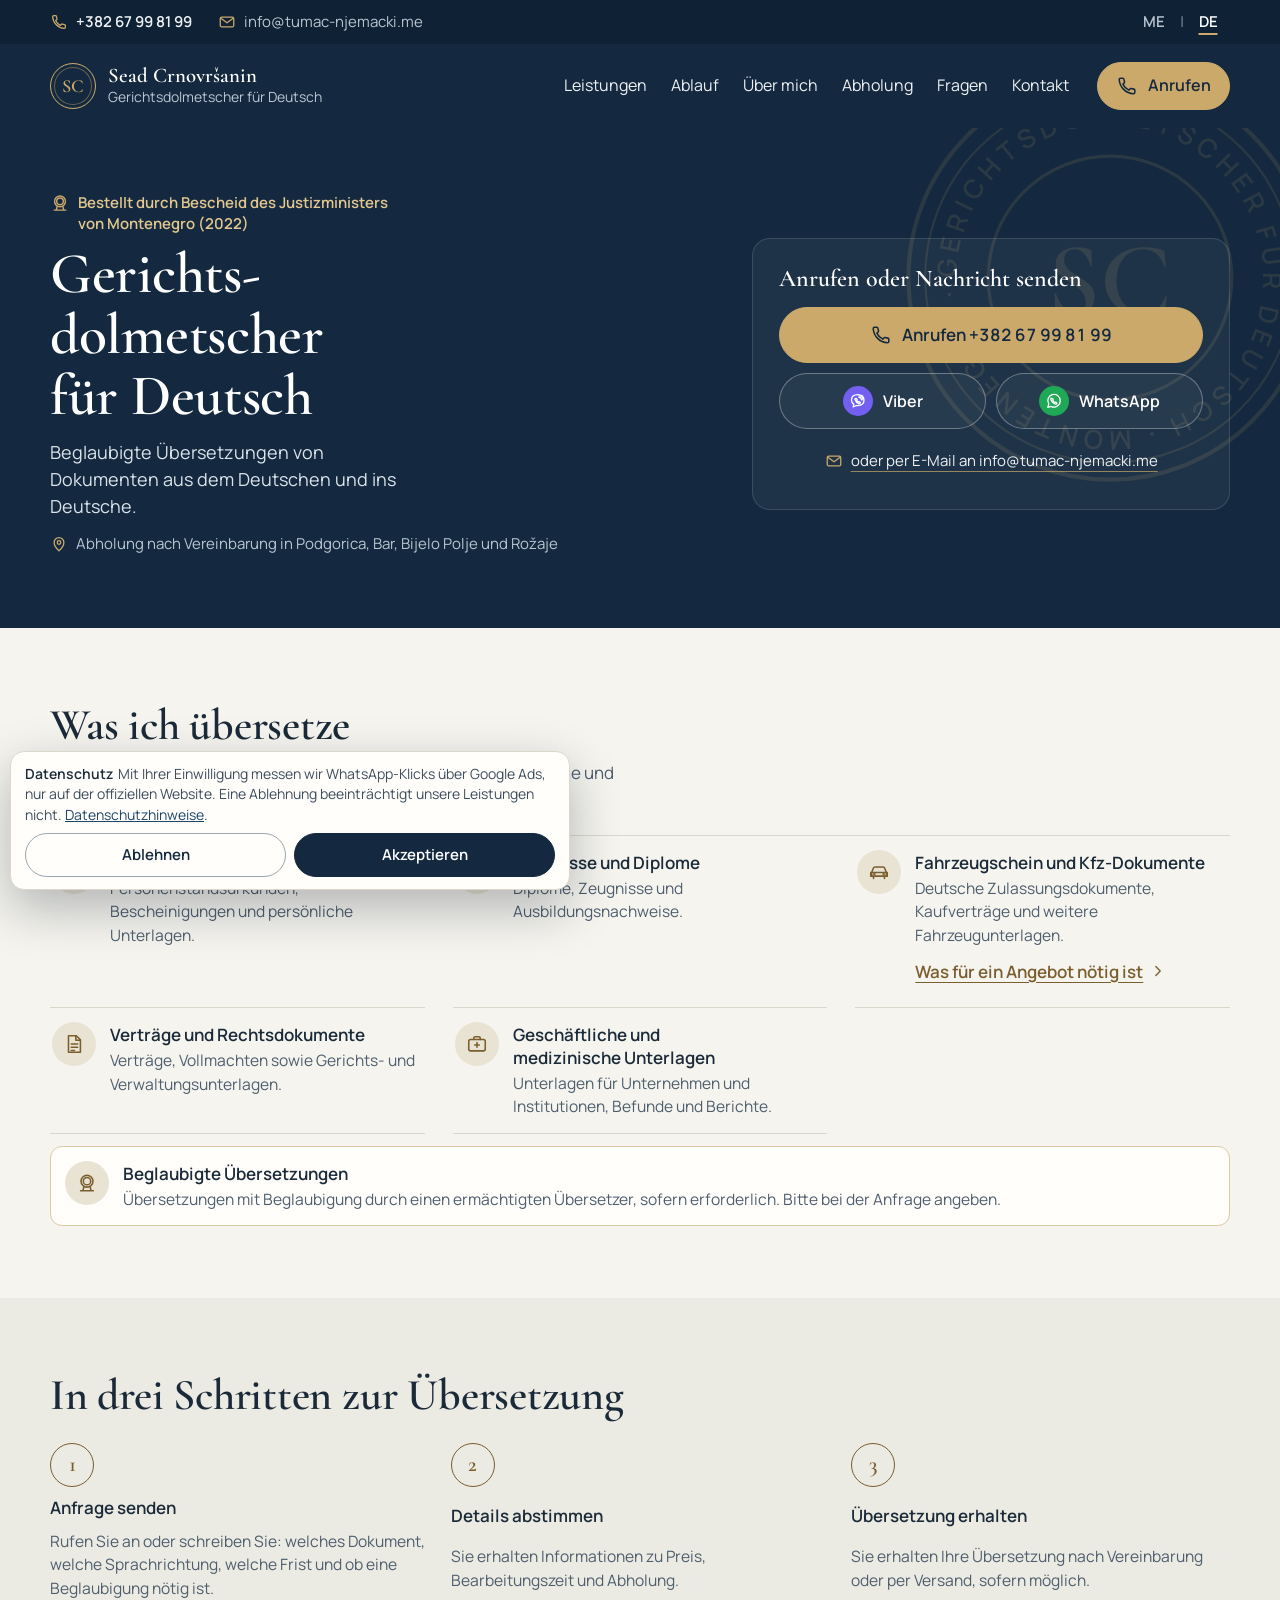
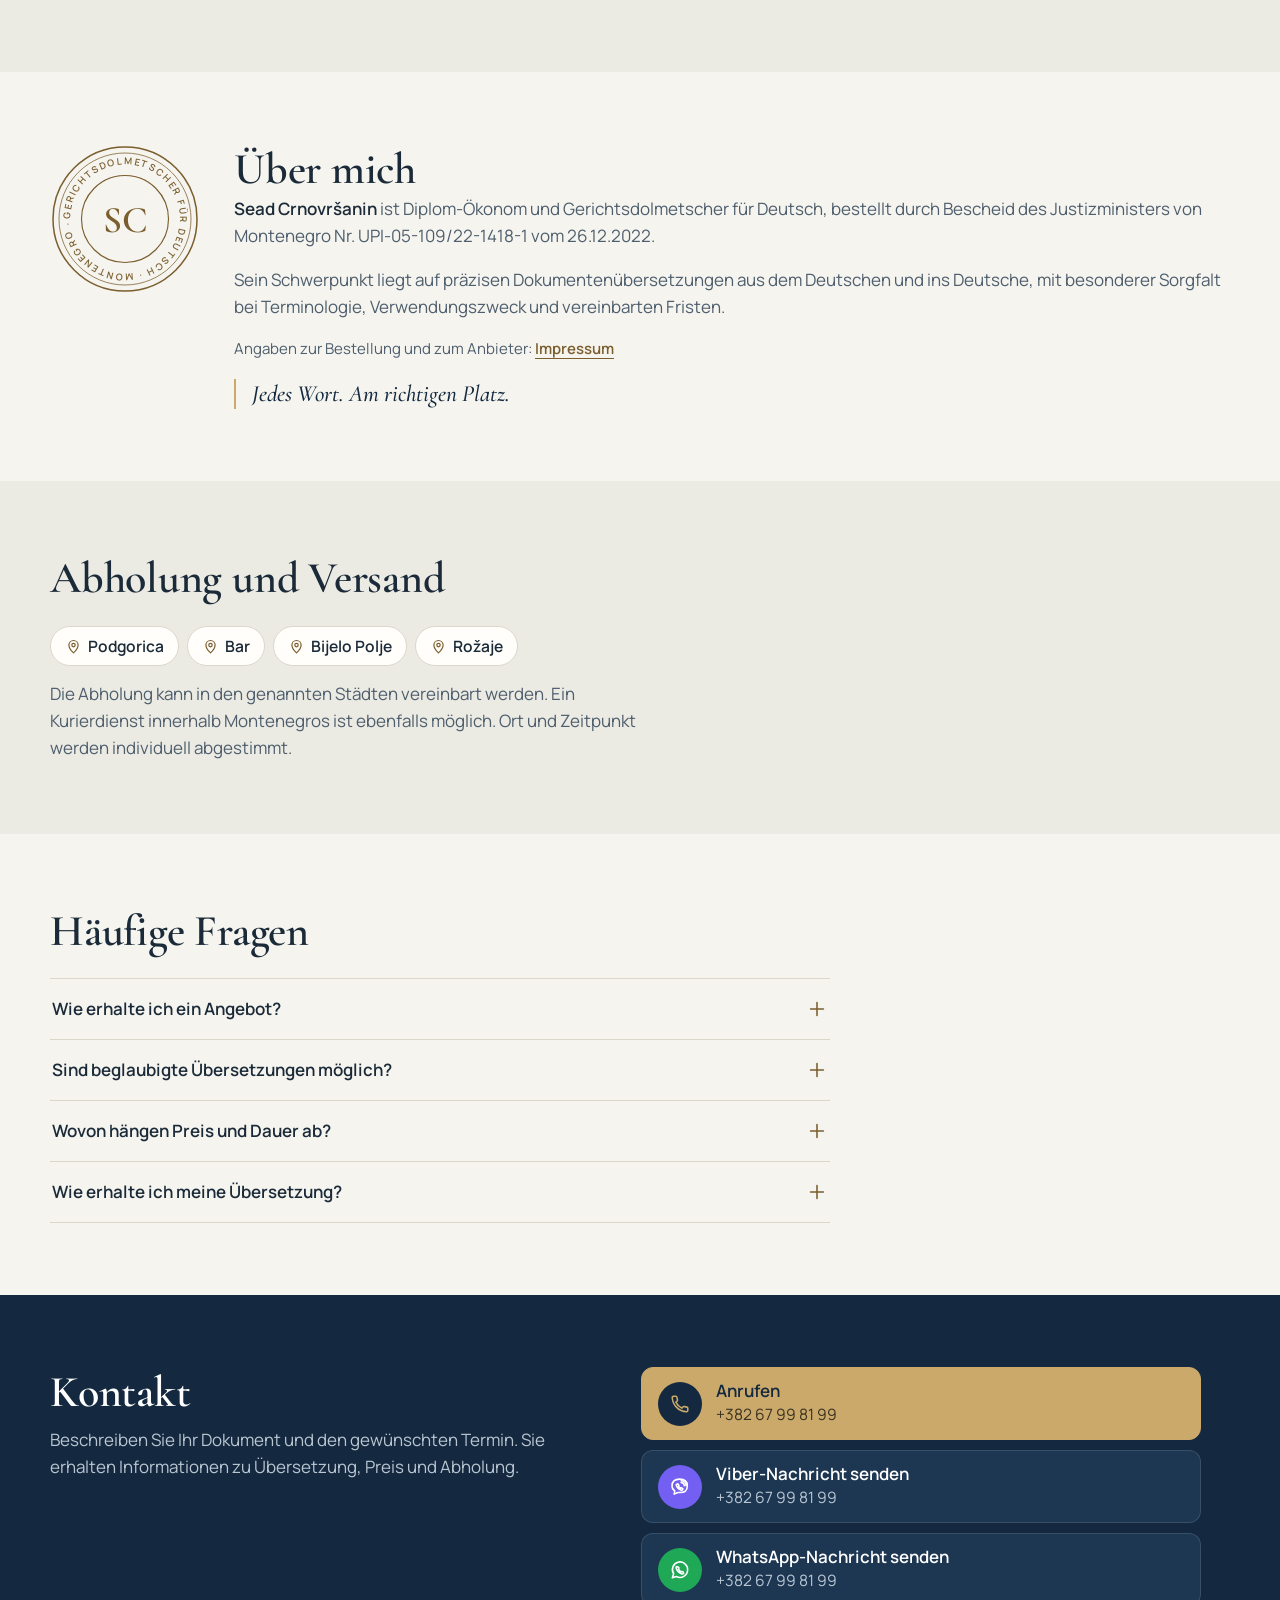
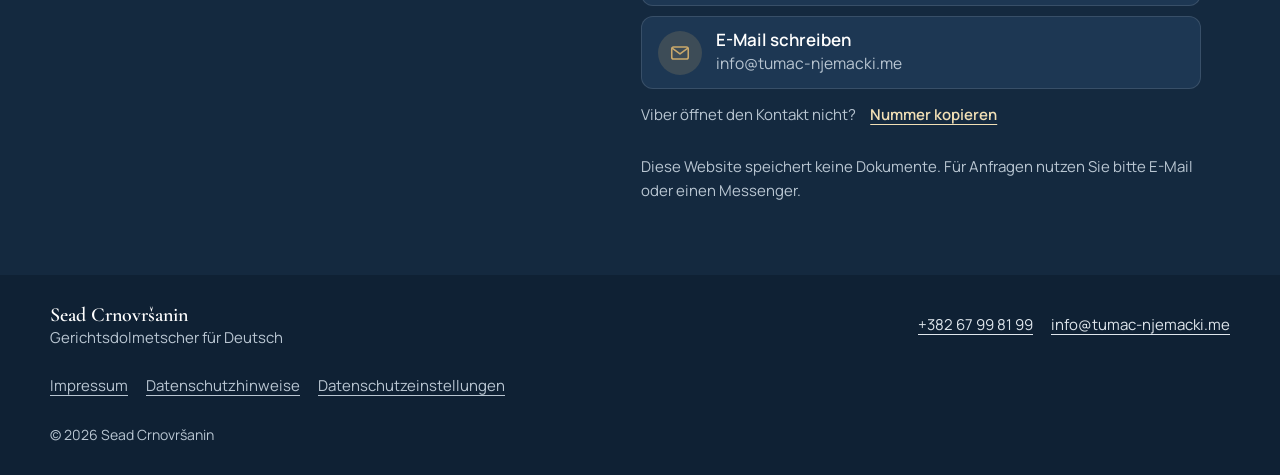
==== commit 5c032ad2: "V3.0: owner decisions — no Google Fonts text, 2022 appointment, EN fully removed - Privacy policy (M" ====
--- a/de/index.html
+++ b/de/index.html
@@ -42,7 +42,7 @@
 <section class="hero" aria-labelledby="hero-h"><div class="wrap">
 <div class="hero-stamp"><svg viewBox="0 0 200 200" aria-hidden="true" focusable="false"><circle cx="100" cy="100" r="96" fill="none" stroke="currentColor" stroke-width="2"/><circle cx="100" cy="100" r="88" fill="none" stroke="currentColor" stroke-width="1"/><circle cx="100" cy="100" r="58" fill="none" stroke="currentColor" stroke-width="1.5"/><path id="stamp-hero" d="M100 100m-73 0a73 73 0 1 1 146 0a73 73 0 1 1-146 0" fill="none"/><text font-family="Manrope,Arial,sans-serif" font-size="12.5" font-weight="600" fill="currentColor"><textPath href="#stamp-hero" startOffset="0" textLength="452" lengthAdjust="spacing">GERICHTSDOLMETSCHER FÜR DEUTSCH  ·  MONTENEGRO  ·  </textPath></text><text x="100" y="117" text-anchor="middle" font-family="Cormorant Garamond,Georgia,serif" font-size="50" font-weight="600" fill="currentColor">SC</text></svg></div>
 <div class="hero-text">
-<p class="hero-name"><svg class="icon" viewBox="0 0 24 24" aria-hidden="true" focusable="false"><circle cx="12" cy="10" r="6.5"/><circle cx="12" cy="10" r="4"/><path d="M5 20.5h14M8.5 16.5l-1 4M15.5 16.5l1 4"/></svg><span>Aufgeführt in der offiziellen Liste des Justizministeriums Montenegros</span></p>
+<p class="hero-name"><svg class="icon" viewBox="0 0 24 24" aria-hidden="true" focusable="false"><circle cx="12" cy="10" r="6.5"/><circle cx="12" cy="10" r="4"/><path d="M5 20.5h14M8.5 16.5l-1 4M15.5 16.5l1 4"/></svg><span>Bestellt durch Bescheid des Justizministers von Montenegro (2022)</span></p>
 <h1 id="hero-h">Gerichts­dolmetscher für Deutsch</h1>
 <p class="hero-lead">Beglaubigte Übersetzungen von Dokumenten aus dem Deutschen und ins Deutsche.</p>
 <p class="hero-places"><svg class="icon" viewBox="0 0 24 24" aria-hidden="true" focusable="false"><path d="M12 21s-6.5-5.6-6.5-11a6.5 6.5 0 0 1 13 0c0 5.4-6.5 11-6.5 11z"/><circle cx="12" cy="10" r="2.4"/></svg><span>Abholung nach Vereinbarung in Podgorica, Bar, Bijelo Polje und Rožaje</span></p>
@@ -64,7 +64,7 @@
 </div></section>
 <section class="section" id="o-meni" aria-labelledby="o-meni-h"><div class="wrap about">
 <div class="about-seal"><svg viewBox="0 0 200 200" aria-hidden="true" focusable="false"><circle cx="100" cy="100" r="96" fill="none" stroke="currentColor" stroke-width="2"/><circle cx="100" cy="100" r="88" fill="none" stroke="currentColor" stroke-width="1"/><circle cx="100" cy="100" r="58" fill="none" stroke="currentColor" stroke-width="1.5"/><path id="stamp-about" d="M100 100m-73 0a73 73 0 1 1 146 0a73 73 0 1 1-146 0" fill="none"/><text font-family="Manrope,Arial,sans-serif" font-size="12.5" font-weight="600" fill="currentColor"><textPath href="#stamp-about" startOffset="0" textLength="452" lengthAdjust="spacing">GERICHTSDOLMETSCHER FÜR DEUTSCH  ·  MONTENEGRO  ·  </textPath></text><text x="100" y="117" text-anchor="middle" font-family="Cormorant Garamond,Georgia,serif" font-size="50" font-weight="600" fill="currentColor">SC</text></svg></div>
-<div class="about-copy"><h2 id="o-meni-h">Über mich</h2><p><strong>Sead Crnovršanin</strong> ist Diplom-Ökonom und Gerichtsdolmetscher für Deutsch. Er ist in einer offiziellen Liste des montenegrinischen Justizministeriums aufgeführt.</p><p>Sein Schwerpunkt liegt auf präzisen Dokumentenübersetzungen aus dem Deutschen und ins Deutsche, mit besonderer Sorgfalt bei Terminologie, Verwendungszweck und vereinbarten Fristen.</p><p class="source-note">Quelle zu Qualifikation und Eintragung: <a href="https://www.gov.me/en/article/190720--spisak-sudskih-tumaca-azuriran-19-9-2018" target="_blank" rel="noopener noreferrer">Justizministerium Montenegros, Liste von 2018</a></p><blockquote class="about-quote" lang="de">Jedes Wort. Am richtigen Platz.</blockquote></div>
+<div class="about-copy"><h2 id="o-meni-h">Über mich</h2><p><strong>Sead Crnovršanin</strong> ist Diplom-Ökonom und Gerichtsdolmetscher für Deutsch, bestellt durch Bescheid des Justizministers von Montenegro Nr. <span class="nowrap">UPI-05-109/22-1418-1</span> vom 26.12.2022.</p><p>Sein Schwerpunkt liegt auf präzisen Dokumentenübersetzungen aus dem Deutschen und ins Deutsche, mit besonderer Sorgfalt bei Terminologie, Verwendungszweck und vereinbarten Fristen.</p><p class="source-note">Angaben zur Bestellung und zum Anbieter: <a href="/de/impressum.html">Impressum</a></p><blockquote class="about-quote" lang="de">Jedes Wort. Am richtigen Platz.</blockquote></div>
 </div></section>
 <section class="section section-alt" id="dostava" aria-labelledby="dostava-h"><div class="wrap">
 <div class="section-head"><h2 id="dostava-h">Abholung und Versand</h2></div>
--- a/assets/site.css
+++ b/assets/site.css
@@ -52,6 +52,7 @@
 .wrap{width:min(var(--max),100% - 2*var(--gutter));margin-inline:auto}
 .skip-link{position:absolute;left:12px;top:-80px;z-index:100;background:#fff;color:var(--ink);padding:12px 18px;border-radius:8px;font-weight:600}
 .skip-link:focus{top:12px}
+.nowrap{white-space:nowrap}
 .visually-hidden{position:absolute!important;width:1px;height:1px;overflow:hidden;clip:rect(0 0 0 0);white-space:nowrap}
 .icon{width:22px;height:22px;flex:none;fill:none;stroke:currentColor;stroke-width:1.7;stroke-linecap:round;stroke-linejoin:round}
 
@@ -68,7 +69,7 @@
 
 .masthead{background:var(--ink);color:var(--on-ink);position:relative;z-index:20}
 .masthead .wrap{display:flex;align-items:center;gap:12px;min-height:72px;padding-block:10px}
-.brand{display:flex;align-items:center;gap:12px;min-width:0;flex:1 1 auto;text-decoration:none}
+.brand{display:flex;align-items:center;gap:12px;min-width:0;min-height:48px;flex:1 1 auto;text-decoration:none}
 .brand-seal{flex:none;width:46px;height:46px;border-radius:50%;border:1.5px solid var(--gold);display:grid;place-items:center;font:600 1.15rem/1 var(--serif);color:var(--gold);letter-spacing:.02em;box-shadow:inset 0 0 0 3px var(--ink),inset 0 0 0 4px rgba(202,169,107,.45)}
 .brand-text{display:flex;flex-direction:column;min-width:0}
 .brand-name{font:600 1.3rem/1.1 var(--serif);color:#fff}
@@ -327,3 +328,6 @@
   *,*::before,*::after{transition:none!important;animation:none!important}
 }
 @media print{.topbar,.dock,.privacy-consent,.nav-toggle,.hero-stamp{display:none!important}.hero,.contact,.masthead{background:none;color:#000}}
+/* 404 / 410 page */
+.notfound-actions{margin-top:24px}
+.notfound-actions .btn-call{grid-column:1 / -1}
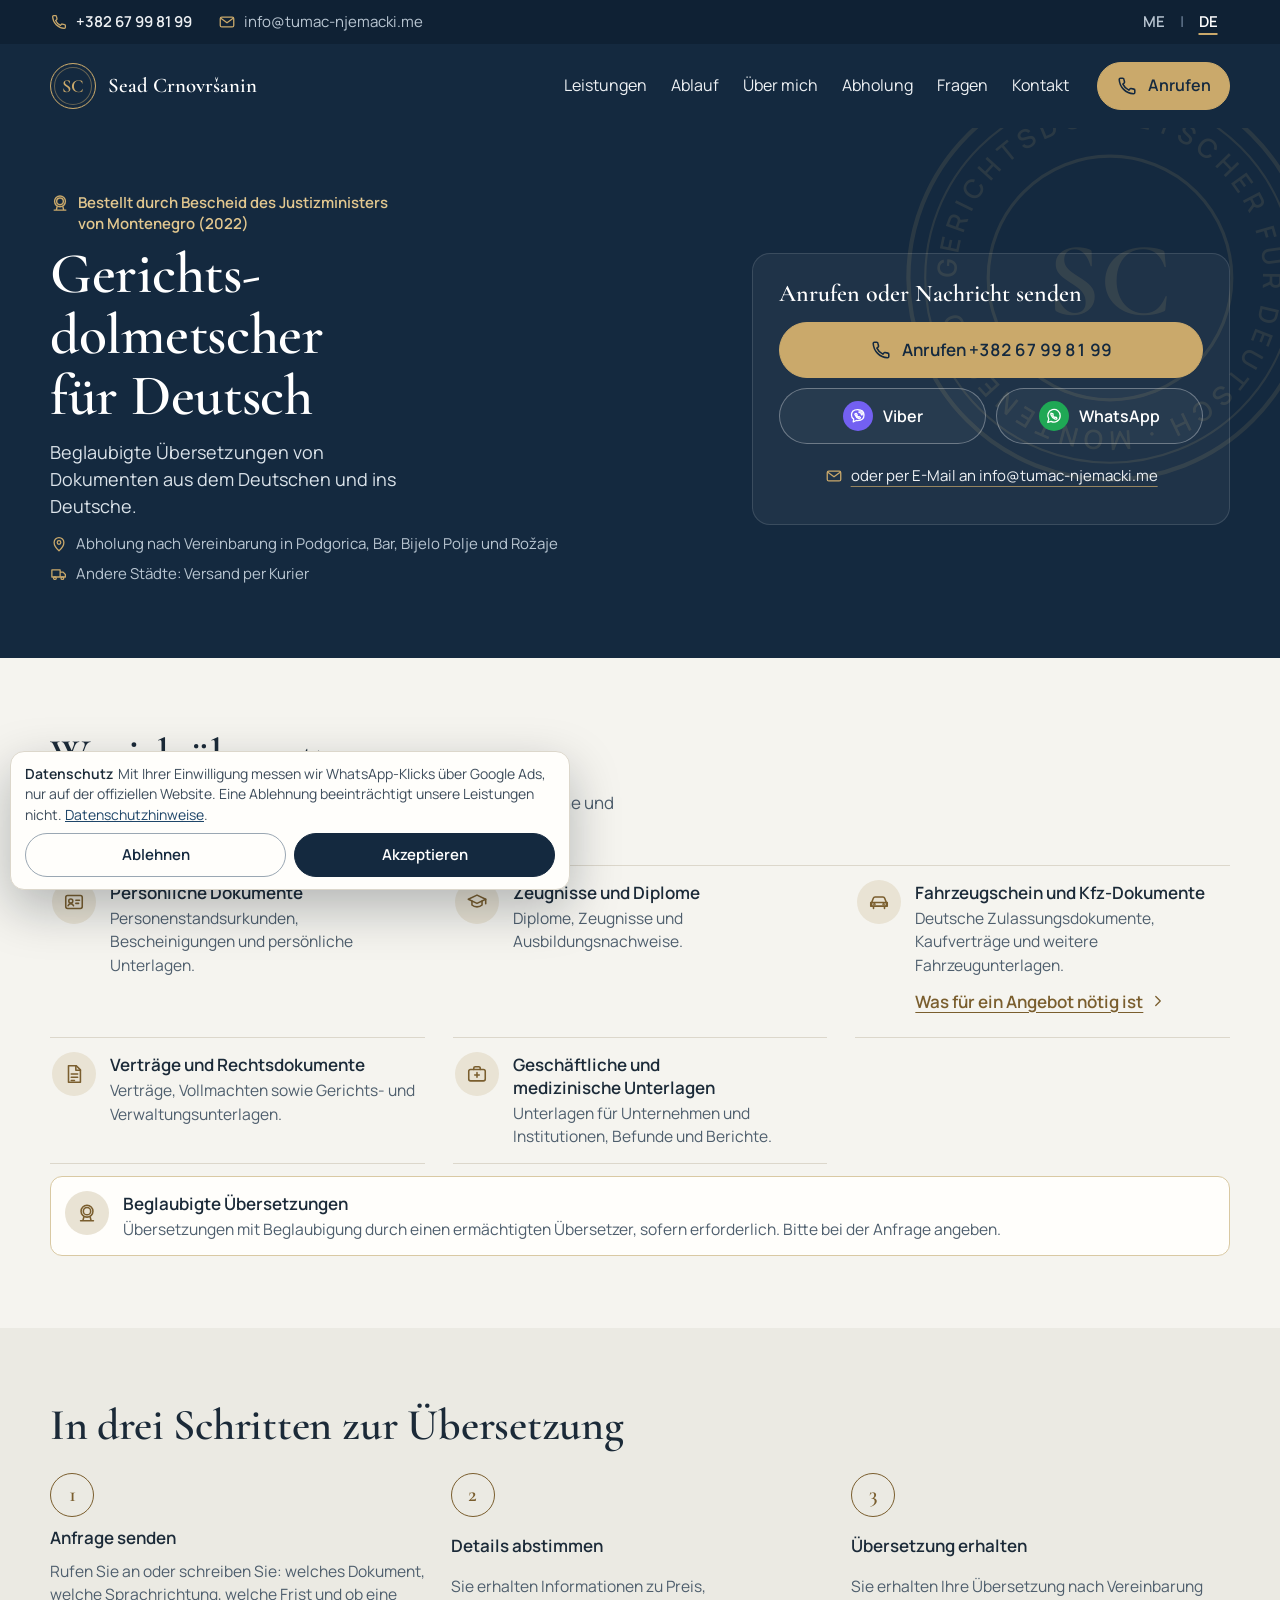
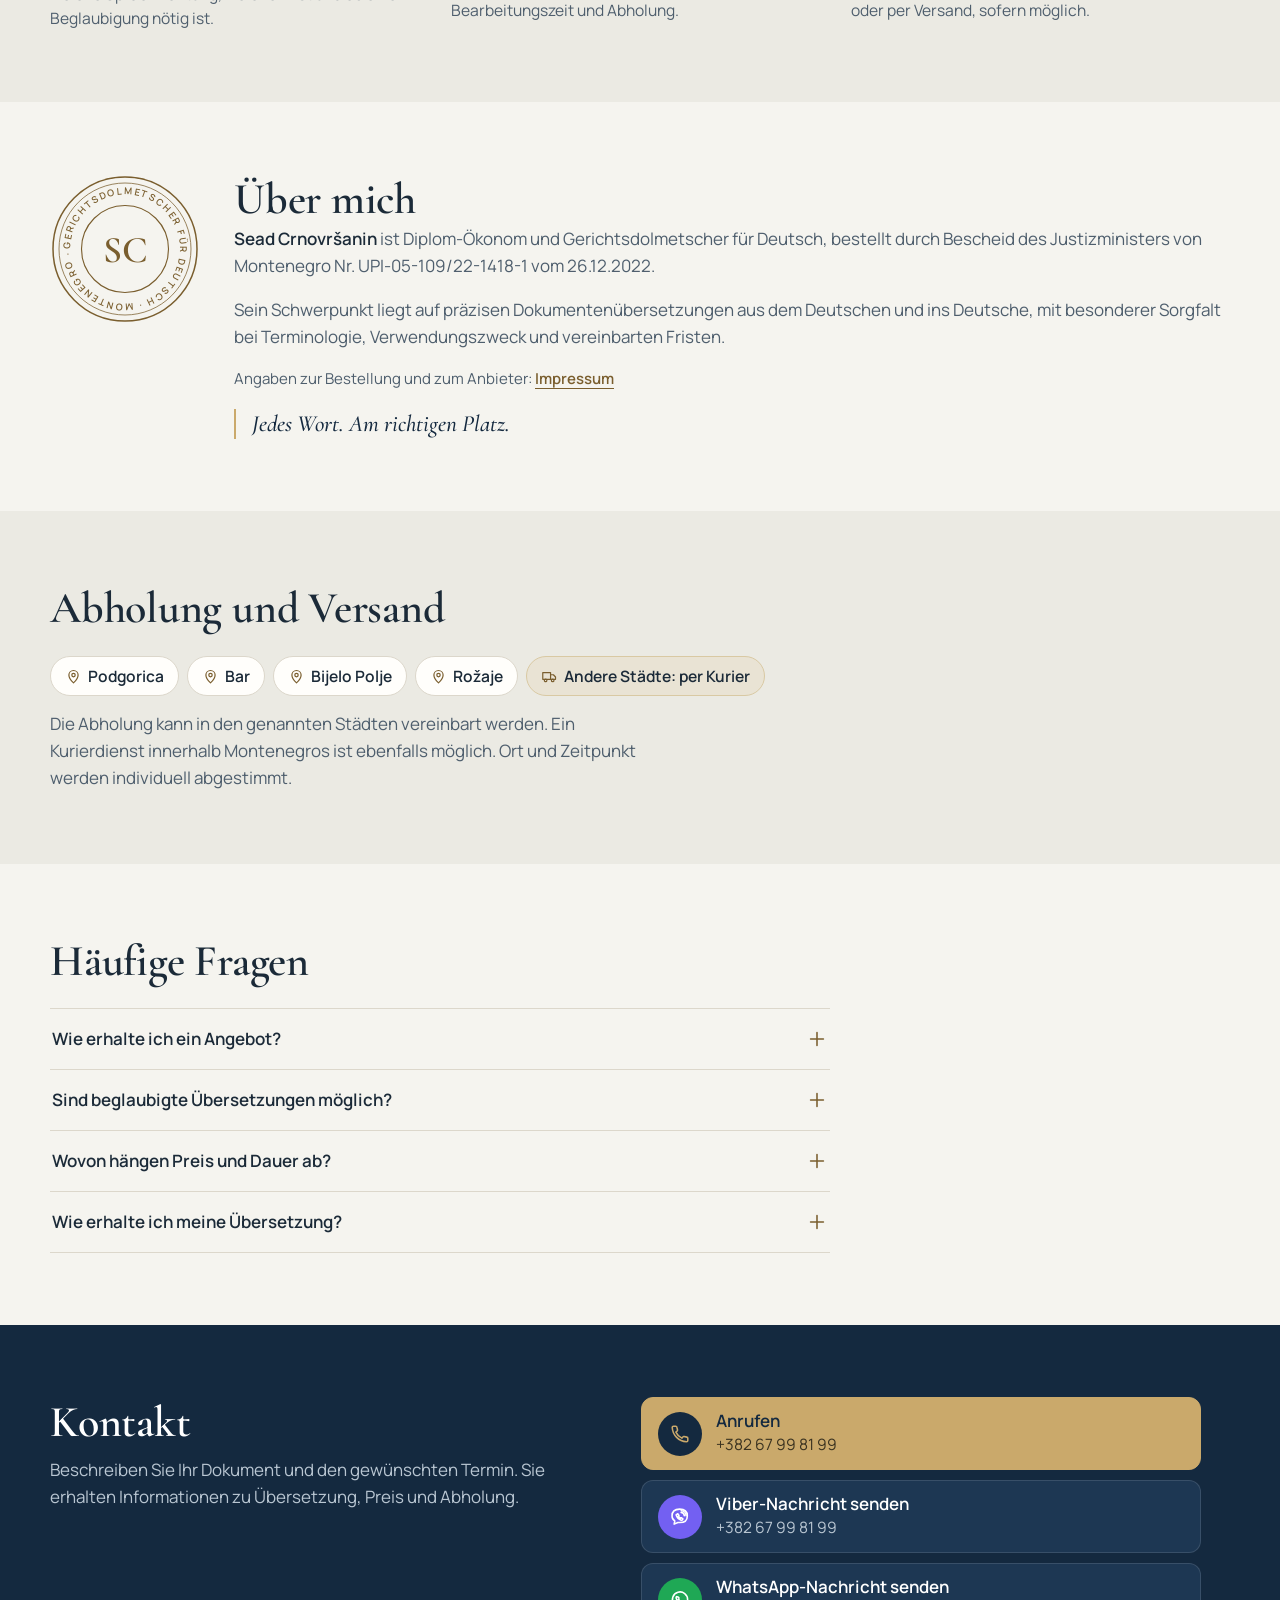
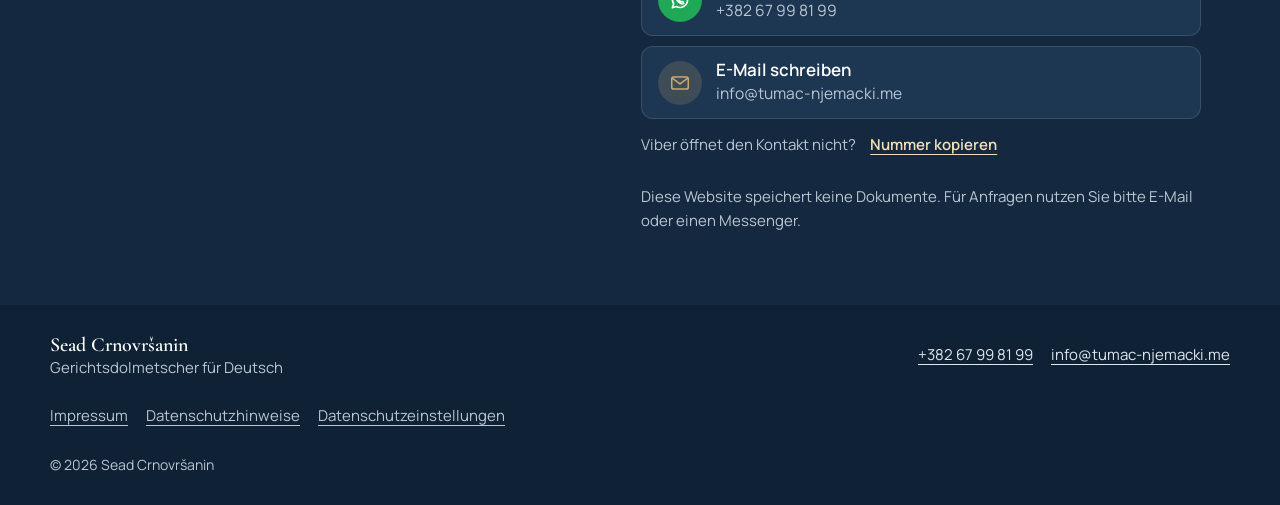
==== commit 5b2e4a31: "V3.0.1: no duplicate title on home, courier delivery for other towns - Home page header shows only t" ====
--- a/de/index.html
+++ b/de/index.html
@@ -33,7 +33,7 @@
 <nav aria-label="Sprache wählen"><ul class="lang"><li><a href="/me/" hreflang="sr-Latn-ME" lang="sr-Latn-ME">ME</a></li><li><a href="/de/" hreflang="de" lang="de" aria-current="page">DE</a></li></ul></nav>
 </div></div>
 <header class="masthead"><div class="wrap">
-<a class="brand" href="/de/"><span class="brand-seal" aria-hidden="true">SC</span><span class="brand-text"><span class="brand-name">Sead Crnovršanin</span><span class="brand-role">Gerichts­dolmetscher für Deutsch</span></span></a>
+<a class="brand" href="/de/"><span class="brand-seal" aria-hidden="true">SC</span><span class="brand-text"><span class="brand-name">Sead Crnovršanin</span></span></a>
 <button class="nav-toggle" type="button" aria-controls="nav" aria-expanded="false" aria-label="Menü öffnen"><svg class="icon icon-open" viewBox="0 0 24 24" aria-hidden="true" focusable="false"><path d="M4 7h16M4 12h16M4 17h16"/></svg><svg class="icon icon-close" viewBox="0 0 24 24" aria-hidden="true" focusable="false"><path d="M6 6l12 12M18 6 6 18"/></svg><span class="nav-toggle-label">Menü</span></button>
 <nav id="nav" class="site-nav" aria-label="Menü"><a href="#usluge">Leistungen</a><a href="#proces">Ablauf</a><a href="#o-meni">Über mich</a><a href="#dostava">Abholung</a><a href="#pitanja">Fragen</a><a href="#kontakt">Kontakt</a><a class="btn btn-call nav-call" href="tel:+38267998199" data-contact="phone"><svg class="icon" viewBox="0 0 24 24" aria-hidden="true" focusable="false"><path d="M7.3 3.5H4.9c-.8 0-1.4.6-1.4 1.4A16.6 16.6 0 0 0 19.1 20.5c.8 0 1.4-.6 1.4-1.4v-2.4c0-.6-.4-1.2-1-1.3l-3.1-.7c-.5-.1-1 .1-1.3.5l-1.1 1.3a13 13 0 0 1-6.5-6.5l1.3-1.1c.4-.3.6-.8.5-1.3l-.7-3.1c-.1-.6-.7-1-1.3-1z"/></svg>Anrufen +382 67 99 81 99</a></nav>
 <a class="btn btn-call header-call" href="tel:+38267998199" data-contact="phone"><svg class="icon" viewBox="0 0 24 24" aria-hidden="true" focusable="false"><path d="M7.3 3.5H4.9c-.8 0-1.4.6-1.4 1.4A16.6 16.6 0 0 0 19.1 20.5c.8 0 1.4-.6 1.4-1.4v-2.4c0-.6-.4-1.2-1-1.3l-3.1-.7c-.5-.1-1 .1-1.3.5l-1.1 1.3a13 13 0 0 1-6.5-6.5l1.3-1.1c.4-.3.6-.8.5-1.3l-.7-3.1c-.1-.6-.7-1-1.3-1z"/></svg>Anrufen</a>
@@ -46,6 +46,7 @@
 <h1 id="hero-h">Gerichts­dolmetscher für Deutsch</h1>
 <p class="hero-lead">Beglaubigte Übersetzungen von Dokumenten aus dem Deutschen und ins Deutsche.</p>
 <p class="hero-places"><svg class="icon" viewBox="0 0 24 24" aria-hidden="true" focusable="false"><path d="M12 21s-6.5-5.6-6.5-11a6.5 6.5 0 0 1 13 0c0 5.4-6.5 11-6.5 11z"/><circle cx="12" cy="10" r="2.4"/></svg><span>Abholung nach Vereinbarung in Podgorica, Bar, Bijelo Polje und Rožaje</span></p>
+<p class="hero-places"><svg class="icon" viewBox="0 0 24 24" aria-hidden="true" focusable="false"><path d="M2.5 6.5h11v9.5h-11zM13.5 9.5h4l3 3.2v3.3h-7"/><circle cx="6.5" cy="17.5" r="1.8"/><circle cx="16.5" cy="17.5" r="1.8"/></svg><span>Andere Städte: Versand per Kurier</span></p>
 </div>
 <div class="hero-actions" data-dock-after data-title="Anrufen oder Nachricht senden">
 <a class="btn btn-call" href="tel:+38267998199" data-contact="phone"><svg class="icon" viewBox="0 0 24 24" aria-hidden="true" focusable="false"><path d="M7.3 3.5H4.9c-.8 0-1.4.6-1.4 1.4A16.6 16.6 0 0 0 19.1 20.5c.8 0 1.4-.6 1.4-1.4v-2.4c0-.6-.4-1.2-1-1.3l-3.1-.7c-.5-.1-1 .1-1.3.5l-1.1 1.3a13 13 0 0 1-6.5-6.5l1.3-1.1c.4-.3.6-.8.5-1.3l-.7-3.1c-.1-.6-.7-1-1.3-1z"/></svg><span>Anrufen <span class="btn-number">+382 67 99 81 99</span></span></a>
@@ -68,7 +69,7 @@
 </div></section>
 <section class="section section-alt" id="dostava" aria-labelledby="dostava-h"><div class="wrap">
 <div class="section-head"><h2 id="dostava-h">Abholung und Versand</h2></div>
-<ul class="places"><li><svg class="icon" viewBox="0 0 24 24" aria-hidden="true" focusable="false"><path d="M12 21s-6.5-5.6-6.5-11a6.5 6.5 0 0 1 13 0c0 5.4-6.5 11-6.5 11z"/><circle cx="12" cy="10" r="2.4"/></svg>Podgorica</li><li><svg class="icon" viewBox="0 0 24 24" aria-hidden="true" focusable="false"><path d="M12 21s-6.5-5.6-6.5-11a6.5 6.5 0 0 1 13 0c0 5.4-6.5 11-6.5 11z"/><circle cx="12" cy="10" r="2.4"/></svg>Bar</li><li><svg class="icon" viewBox="0 0 24 24" aria-hidden="true" focusable="false"><path d="M12 21s-6.5-5.6-6.5-11a6.5 6.5 0 0 1 13 0c0 5.4-6.5 11-6.5 11z"/><circle cx="12" cy="10" r="2.4"/></svg>Bijelo Polje</li><li><svg class="icon" viewBox="0 0 24 24" aria-hidden="true" focusable="false"><path d="M12 21s-6.5-5.6-6.5-11a6.5 6.5 0 0 1 13 0c0 5.4-6.5 11-6.5 11z"/><circle cx="12" cy="10" r="2.4"/></svg>Rožaje</li></ul>
+<ul class="places"><li><svg class="icon" viewBox="0 0 24 24" aria-hidden="true" focusable="false"><path d="M12 21s-6.5-5.6-6.5-11a6.5 6.5 0 0 1 13 0c0 5.4-6.5 11-6.5 11z"/><circle cx="12" cy="10" r="2.4"/></svg>Podgorica</li><li><svg class="icon" viewBox="0 0 24 24" aria-hidden="true" focusable="false"><path d="M12 21s-6.5-5.6-6.5-11a6.5 6.5 0 0 1 13 0c0 5.4-6.5 11-6.5 11z"/><circle cx="12" cy="10" r="2.4"/></svg>Bar</li><li><svg class="icon" viewBox="0 0 24 24" aria-hidden="true" focusable="false"><path d="M12 21s-6.5-5.6-6.5-11a6.5 6.5 0 0 1 13 0c0 5.4-6.5 11-6.5 11z"/><circle cx="12" cy="10" r="2.4"/></svg>Bijelo Polje</li><li><svg class="icon" viewBox="0 0 24 24" aria-hidden="true" focusable="false"><path d="M12 21s-6.5-5.6-6.5-11a6.5 6.5 0 0 1 13 0c0 5.4-6.5 11-6.5 11z"/><circle cx="12" cy="10" r="2.4"/></svg>Rožaje</li><li class="places-courier"><svg class="icon" viewBox="0 0 24 24" aria-hidden="true" focusable="false"><path d="M2.5 6.5h11v9.5h-11zM13.5 9.5h4l3 3.2v3.3h-7"/><circle cx="6.5" cy="17.5" r="1.8"/><circle cx="16.5" cy="17.5" r="1.8"/></svg>Andere Städte: per Kurier</li></ul>
 <p class="delivery-text">Die Abholung kann in den genannten Städten vereinbart werden. Ein Kurierdienst innerhalb Montenegros ist ebenfalls möglich. Ort und Zeitpunkt werden individuell abgestimmt.</p>
 </div></section>
 <section class="section" id="pitanja" aria-labelledby="pitanja-h"><div class="wrap">
--- a/assets/site.css
+++ b/assets/site.css
@@ -164,6 +164,8 @@
 .places{display:flex;flex-wrap:wrap;gap:8px;list-style:none;margin:0 0 14px;padding:0}
 .places li{display:inline-flex;align-items:center;gap:6px;min-height:40px;padding:6px 14px;background:var(--card);border:1px solid var(--line);border-radius:999px;font-weight:600;font-size:.975rem}
 .places .icon{width:17px;height:17px;color:var(--gold-ink)}
+.places .places-courier{background:#e9e3d4;border-color:#d9c9a3}
+.hero-places+.hero-places{margin-top:6px}
 .delivery-text{max-width:620px;color:var(--muted);margin:0}
 
 /* FAQ */
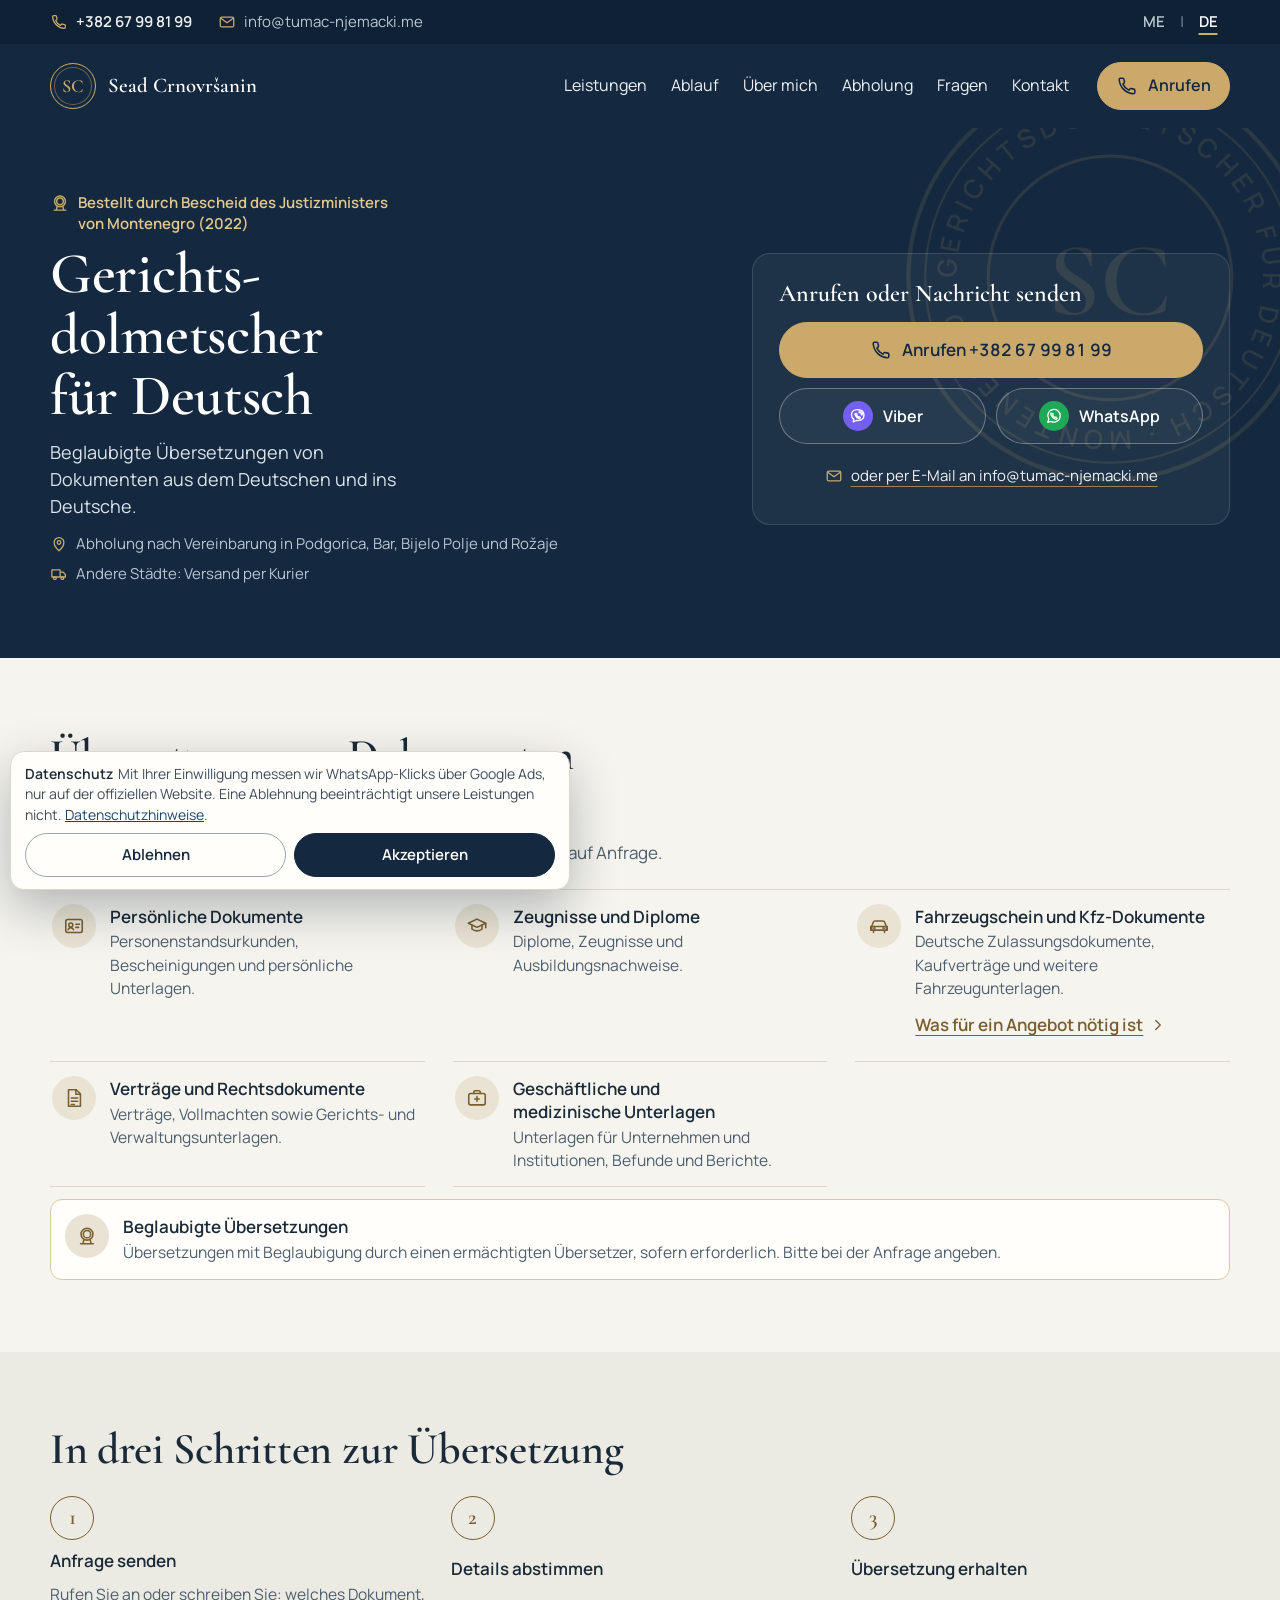
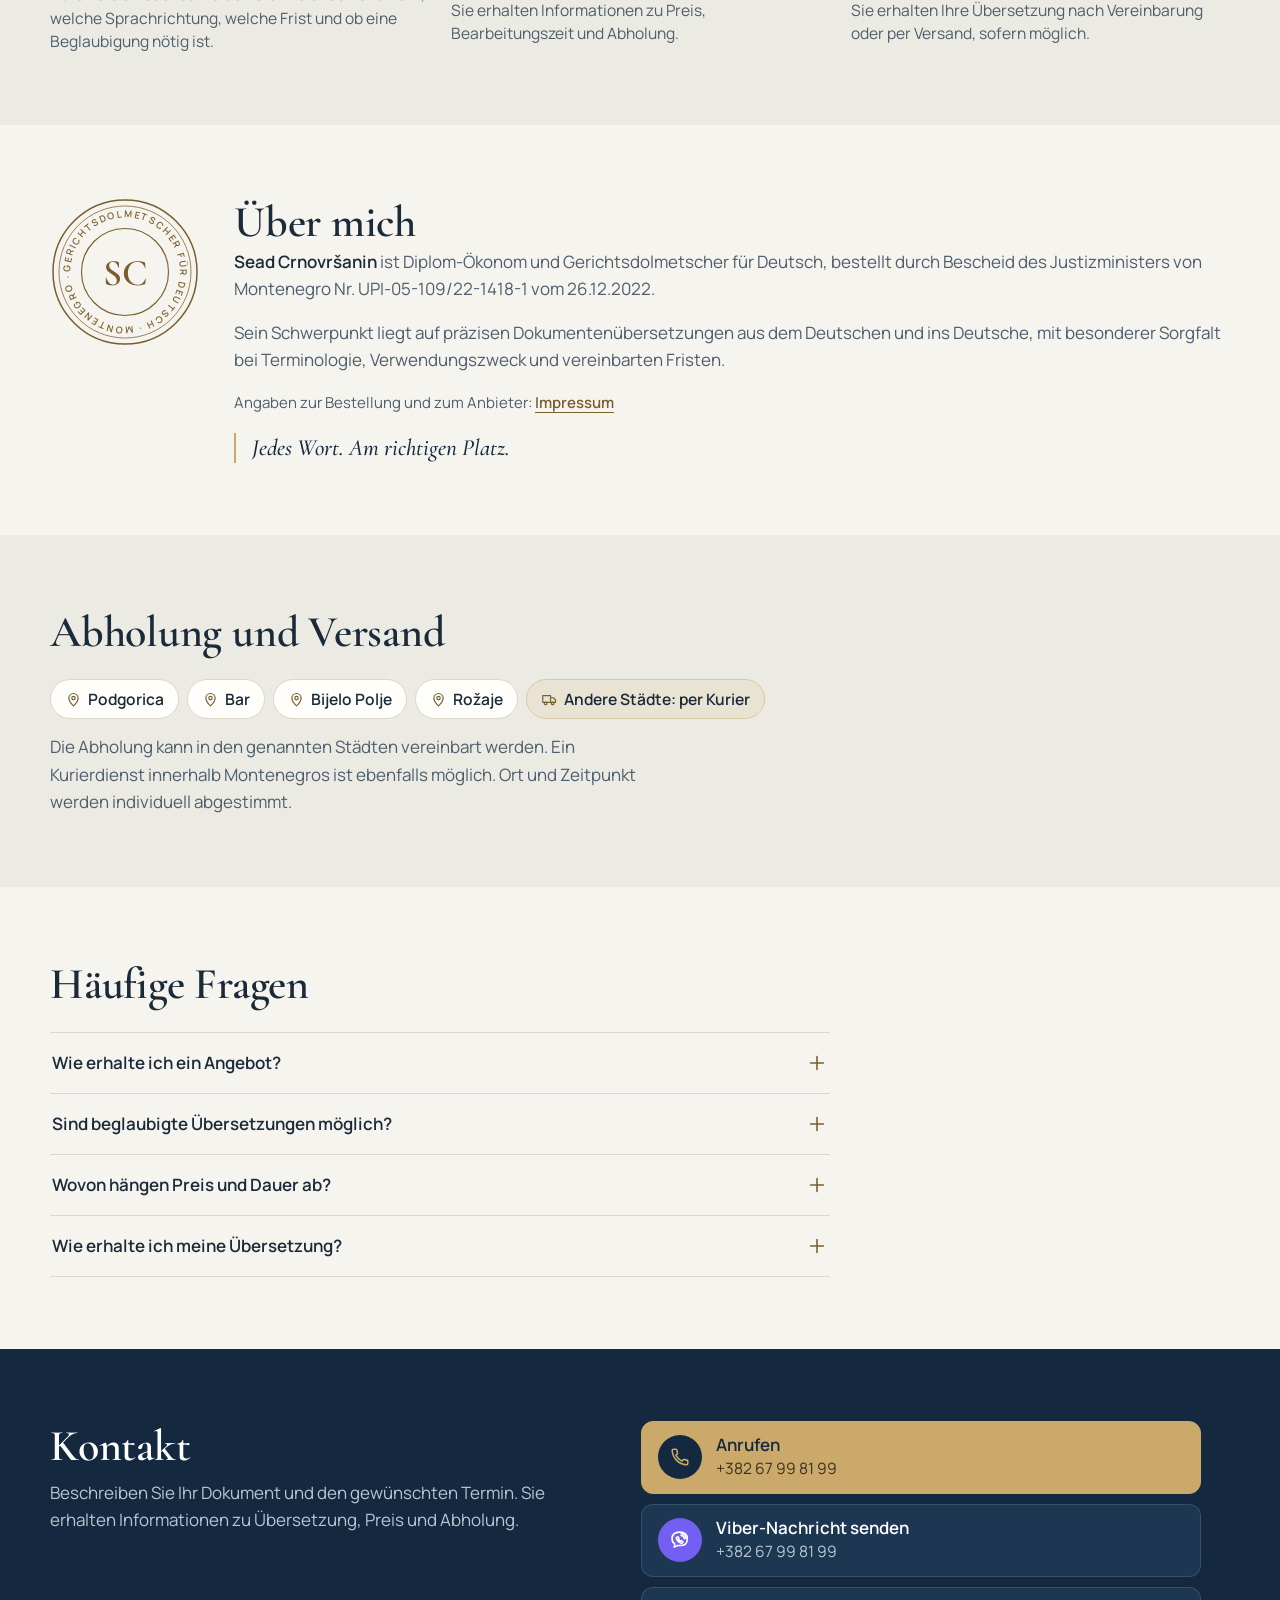
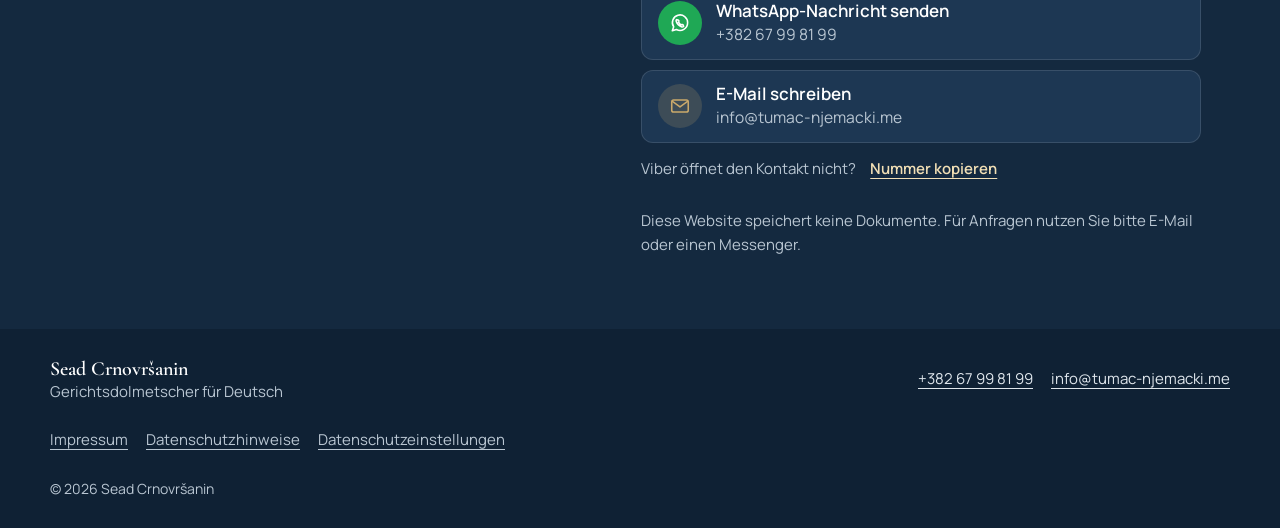
==== commit a69237e0: "V3.0.2: services title per Sead, no link to the interpreter list - "Šta prevodim" -> "Prevod dokumen" ====
--- a/de/index.html
+++ b/de/index.html
@@ -56,7 +56,7 @@
 </div>
 </div></section>
 <section class="section" id="usluge" aria-labelledby="usluge-h"><div class="wrap">
-<div class="section-head"><h2 id="usluge-h">Was ich übersetze</h2><p>Aus dem Deutschen ins Montenegrinische, Bosnische und Serbische und umgekehrt. Preis und Frist auf Anfrage.</p></div>
+<div class="section-head"><h2 id="usluge-h">Übersetzung von Dokumenten aus dem und ins Deutsche</h2><p>Sprachen: Montenegrinisch, Bosnisch und Serbisch. Preis und Frist auf Anfrage.</p></div>
 <ul class="services"><li class="service"><span class="service-icon"><svg class="icon" viewBox="0 0 24 24" aria-hidden="true" focusable="false"><rect x="3" y="5" width="18" height="14" rx="2"/><circle cx="8.5" cy="11" r="2.2"/><path d="M5.5 16c.6-1.5 1.7-2.2 3-2.2s2.4.7 3 2.2M14 10h4M14 13.5h3"/></svg></span><div class="service-body"><h3>Persönliche Dokumente</h3><p>Personenstandsurkunden, Bescheinigungen und persönliche Unterlagen.</p></div></li><li class="service"><span class="service-icon"><svg class="icon" viewBox="0 0 24 24" aria-hidden="true" focusable="false"><path d="m2.5 9 9.5-4.5L21.5 9 12 13.5z"/><path d="M6.5 11v4.2c1.4 1.4 3.4 2.1 5.5 2.1s4.1-.7 5.5-2.1V11M21.5 9v5"/></svg></span><div class="service-body"><h3>Zeugnisse und Diplome</h3><p>Diplome, Zeugnisse und Ausbildungsnachweise.</p></div></li><li class="service"><span class="service-icon"><svg class="icon" viewBox="0 0 24 24" aria-hidden="true" focusable="false"><path d="M4 16.5v-4l1.8-4.6A2 2 0 0 1 7.7 6.6h8.6a2 2 0 0 1 1.9 1.3l1.8 4.6v4"/><path d="M3 12.5h18v4H3zM6 16.5V19M18 16.5V19"/><circle cx="7" cy="14.5" r=".6"/><circle cx="17" cy="14.5" r=".6"/></svg></span><div class="service-body"><h3>Fahrzeugschein und Kfz-Dokumente</h3><p>Deutsche Zulassungsdokumente, Kaufverträge und weitere Fahrzeugunterlagen.</p><a class="service-link" href="/de/prevod-saobracajne-dozvole.html">Was für ein Angebot nötig ist<svg class="icon" viewBox="0 0 24 24" aria-hidden="true" focusable="false"><path d="m9 6 6 6-6 6"/></svg></a></div></li><li class="service"><span class="service-icon"><svg class="icon" viewBox="0 0 24 24" aria-hidden="true" focusable="false"><path d="M6 3h8.5L19 7.5V21H6z"/><path d="M14 3v5h5M9 12h7M9 15.5h7M9 19h3.5"/></svg></span><div class="service-body"><h3>Verträge und Rechtsdokumente</h3><p>Verträge, Vollmachten sowie Gerichts- und Verwaltungsunterlagen.</p></div></li><li class="service"><span class="service-icon"><svg class="icon" viewBox="0 0 24 24" aria-hidden="true" focusable="false"><rect x="3" y="7" width="18" height="12.5" rx="2"/><path d="M8.5 7V5.5A1.5 1.5 0 0 1 10 4h4a1.5 1.5 0 0 1 1.5 1.5V7M12 10.5v5M9.5 13h5"/></svg></span><div class="service-body"><h3>Geschäftliche und medizinische Unterlagen</h3><p>Unterlagen für Unternehmen und Institutionen, Befunde und Berichte.</p></div></li><li class="service service-certified"><span class="service-icon"><svg class="icon" viewBox="0 0 24 24" aria-hidden="true" focusable="false"><circle cx="12" cy="10" r="6.5"/><circle cx="12" cy="10" r="4"/><path d="M5 20.5h14M8.5 16.5l-1 4M15.5 16.5l1 4"/></svg></span><div class="service-body"><h3>Beglaubigte Übersetzungen</h3><p>Übersetzungen mit Beglaubigung durch einen ermächtigten Übersetzer, sofern erforderlich. Bitte bei der Anfrage angeben.</p></div></li></ul>
 </div></section>
 <section class="section section-alt" id="proces" aria-labelledby="proces-h"><div class="wrap">
